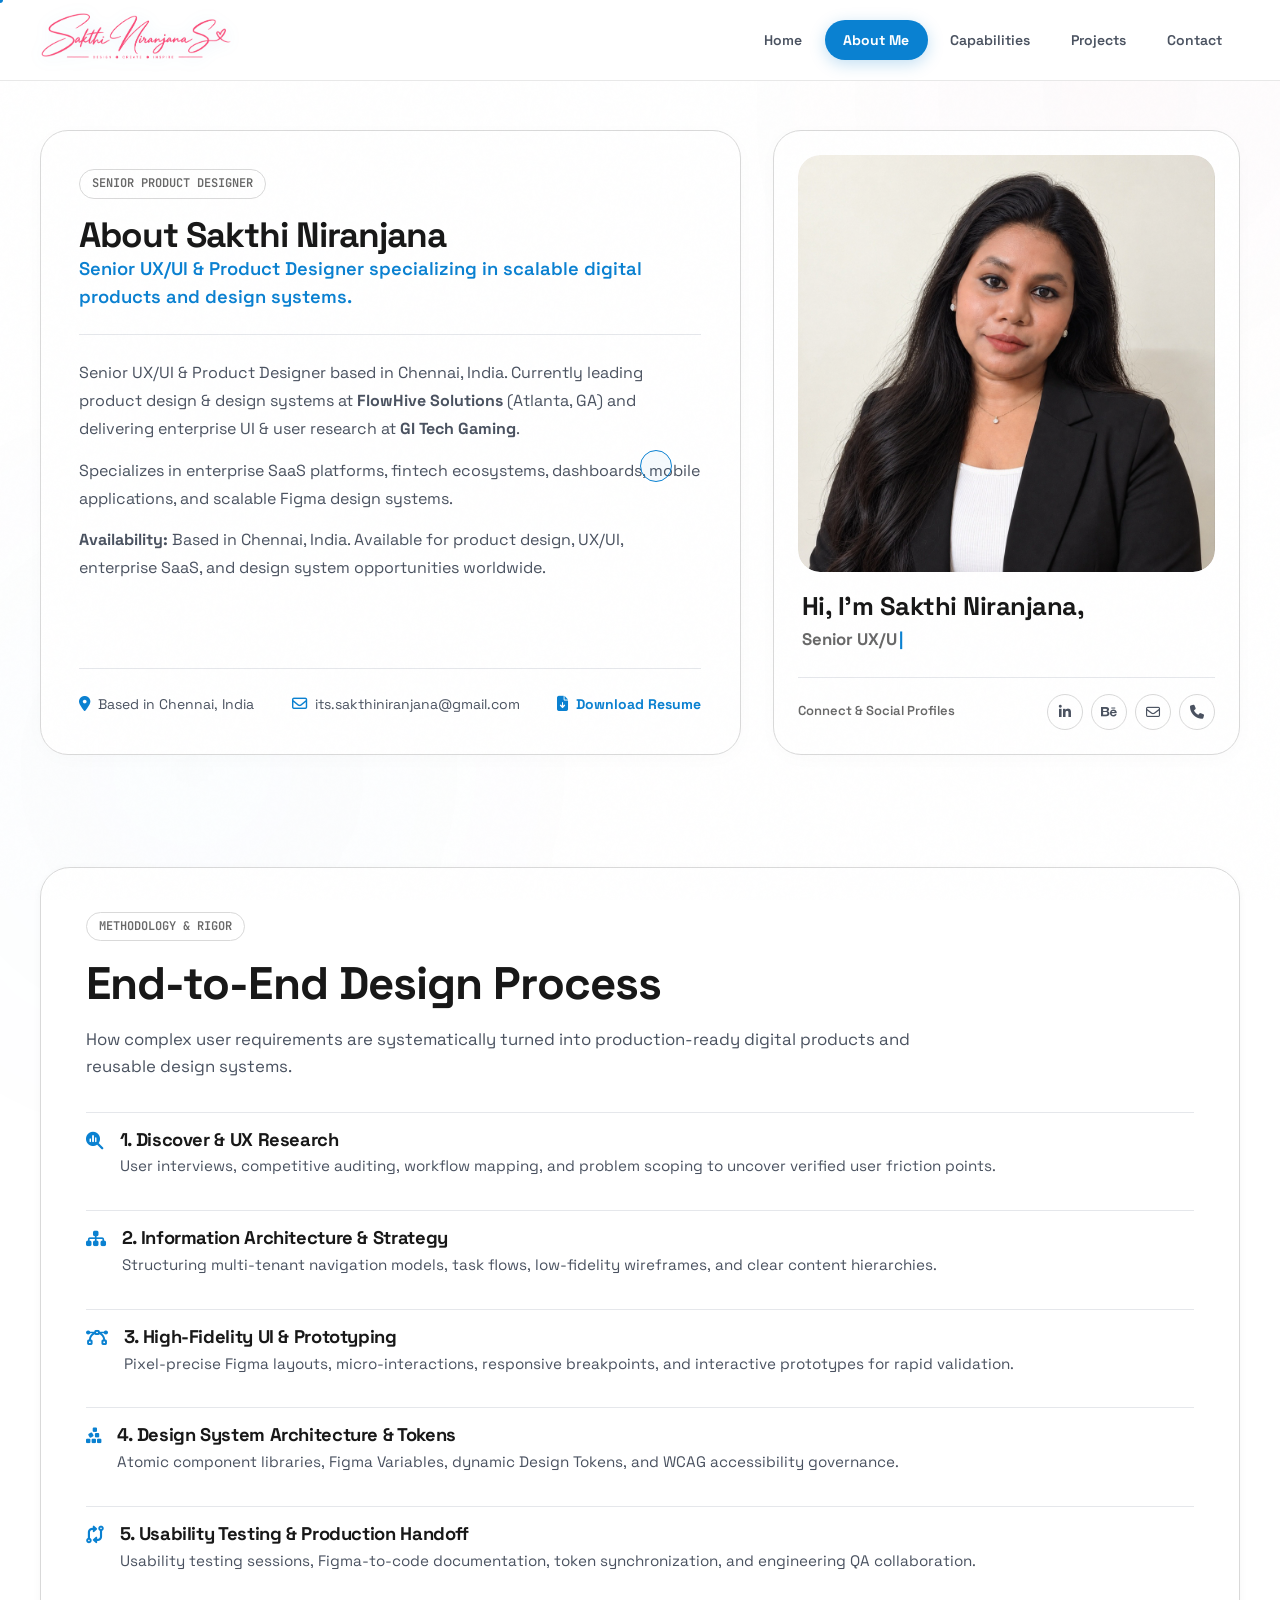
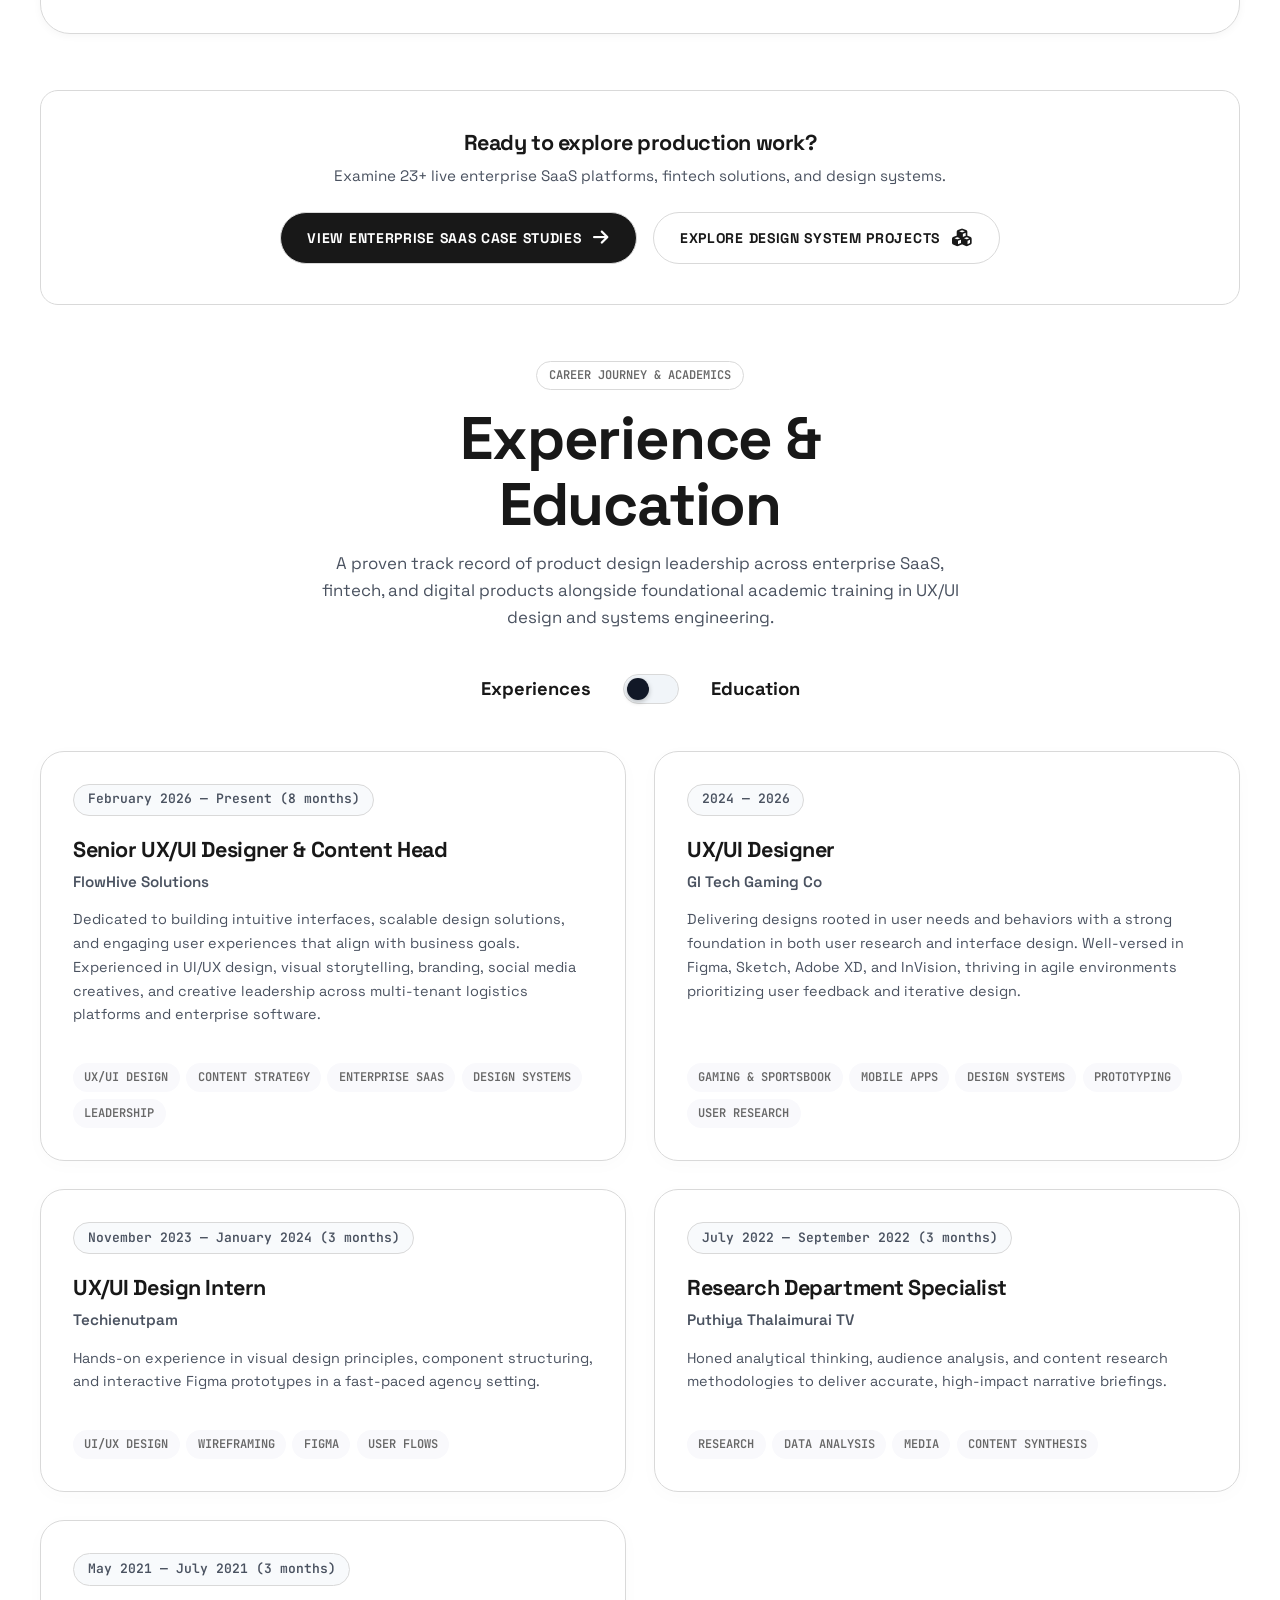
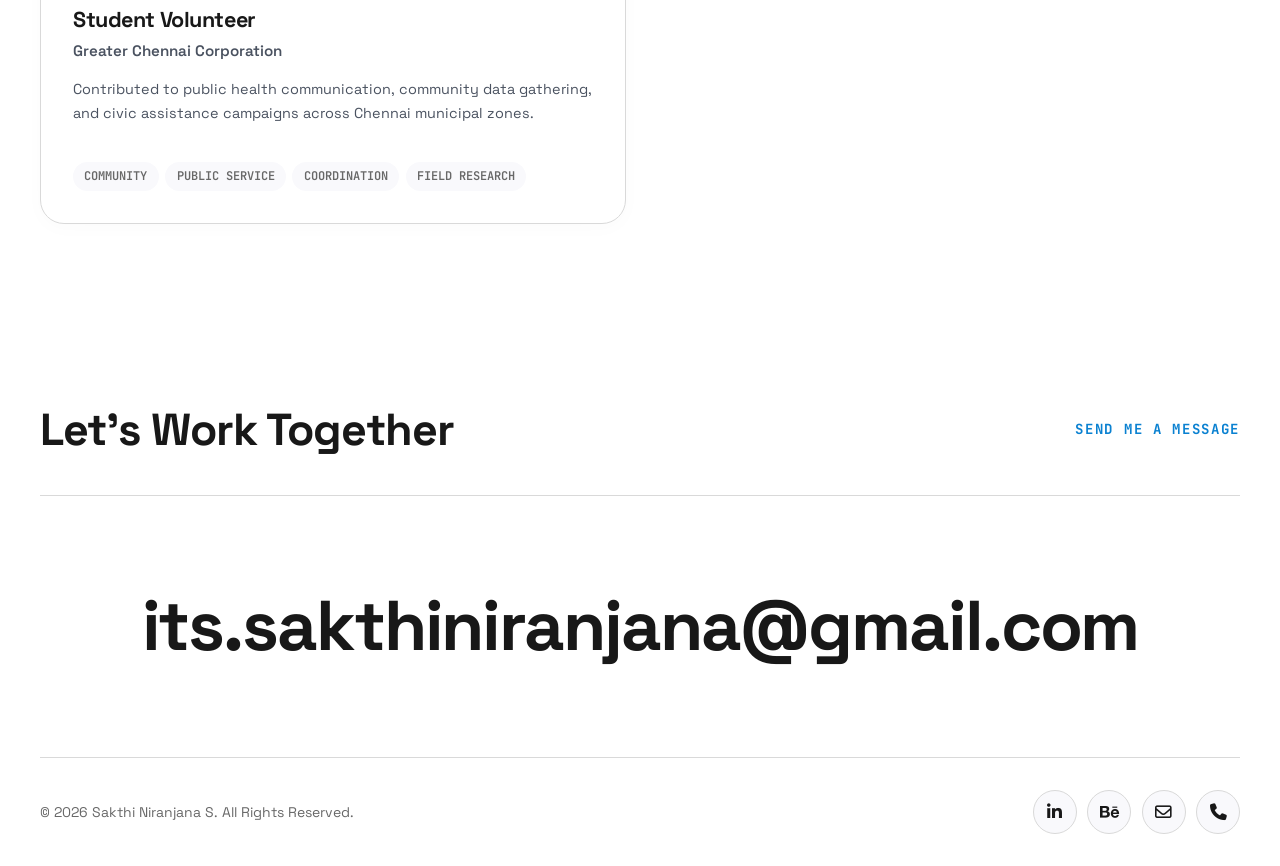
==== about.html @ 2be2281f "style(theme): update primary theme color to #0A81D1 across palette, 3D scene, glassmorphism, and fav" ====
<!DOCTYPE html>
<html lang="en">
<head>
  <meta charset="UTF-8">
  <meta http-equiv="X-UA-Compatible" content="IE=edge">
  <meta name="viewport" content="width=device-width, initial-scale=1.0">
  <title>About Sakthi Niranjana | Senior UX/UI &amp; Product Designer</title>
  <meta name="description" content="Senior UX/UI &amp; Product Designer based in Chennai, India. Specializing in enterprise SaaS, fintech, design systems, UX research, and multi-platform applications.">
  <meta name="keywords" content="About Sakthi Niranjana, Senior UX/UI Designer, Senior Product Designer, Enterprise SaaS UX, Fintech Product Design, Design Systems, Figma Designer, Chennai India">
  <meta name="author" content="Sakthi Niranjana S">
  <meta name="robots" content="index, follow">
  <link rel="canonical" href="https://sakthi-portfolio-teal.vercel.app/about.html">

  <!-- Open Graph / Social Media -->
  <meta property="og:site_name" content="Sakthi Niranjana Portfolio">
  <meta property="og:title" content="About Sakthi Niranjana | Senior UX/UI &amp; Product Designer">
  <meta property="og:description" content="Senior UX/UI &amp; Product Designer based in Chennai, India. Specializing in enterprise SaaS, fintech, design systems, UX research, and scalable digital products.">
  <meta property="og:type" content="profile">
  <meta property="og:url" content="https://sakthi-portfolio-teal.vercel.app/about.html">
  <meta property="og:image" content="https://sakthi-portfolio-teal.vercel.app/assets/img/sakthi-profile-square.jpg?v=1">
  <meta property="og:image:alt" content="Sakthi Niranjana S - Senior UX/UI &amp; Product Designer">

  <!-- Twitter Card -->
  <meta name="twitter:card" content="summary_large_image">
  <meta name="twitter:title" content="About Sakthi Niranjana | Senior UX/UI &amp; Product Designer">
  <meta name="twitter:description" content="Senior UX/UI &amp; Product Designer based in Chennai, India. Specializing in enterprise SaaS, fintech, design systems, and multi-platform applications.">
  <meta name="twitter:image" content="https://sakthi-portfolio-teal.vercel.app/assets/img/sakthi-profile-square.jpg?v=1">

  <!-- Favicon -->
  <link rel="shortcut icon" href="data:image/svg+xml,%3Csvg xmlns='http://www.w3.org/2000/svg' viewBox='0 0 100 100'%3E%3Ccircle cx='50' cy='50' r='50' fill='%230A81D1'/%3E%3Ctext x='50%25' y='55%25' dominant-baseline='middle' text-anchor='middle' font-size='42' font-family='sans-serif' font-weight='900' fill='white'%3ESN%3C/text%3E%3C/svg%3E" type="image/x-icon">

  <!-- Icons & Fonts -->
  <link rel="stylesheet" href="https://cdnjs.cloudflare.com/ajax/libs/font-awesome/6.5.1/css/all.min.css">
  <link rel="stylesheet" href="https://cdn.jsdelivr.net/npm/bootstrap-icons@1.11.3/font/bootstrap-icons.min.css">
  <link rel="preconnect" href="https://fonts.googleapis.com">
  <link rel="preconnect" href="https://fonts.gstatic.com" crossorigin>
  <link href="https://fonts.googleapis.com/css2?family=Inter:wght@300;400;500;600;700&family=JetBrains+Mono:wght@400;500;600;700&family=Plus+Jakarta+Sans:wght@400;500;600;700;800;900&family=Space+Grotesk:wght@400;500;600;700&display=swap" rel="stylesheet">

  <link rel="stylesheet" href="css/main.css">
  <link rel="stylesheet" href="css/modal.css">

  <!-- JSON-LD Structured Data for ProfilePage and Person -->
  <script type="application/ld+json">
  {
    "@context": "https://schema.org",
    "@type": "ProfilePage",
    "name": "About Sakthi Niranjana | Senior UX/UI & Product Designer",
    "url": "https://sakthi-portfolio-teal.vercel.app/about.html",
    "description": "Professional background, design philosophy, process and experience of Sakthi Niranjana S, Senior UX/UI & Product Designer based in Chennai, India.",
    "mainEntity": {
      "@type": "Person",
      "name": "Sakthi Niranjana S",
      "jobTitle": "Senior UX/UI & Product Designer",
      "url": "https://sakthi-portfolio-teal.vercel.app/",
      "email": "its.sakthiniranjana@gmail.com",
      "telephone": "+916374523020",
      "address": {
        "@type": "PostalAddress",
        "addressLocality": "Chennai",
        "addressRegion": "Tamil Nadu",
        "addressCountry": "India"
      },
      "sameAs": [
        "https://www.linkedin.com/in/sakthi-nir",
        "https://www.behance.net/sakthinir",
        "https://www.figma.com/design/d3oZb24wi6CtKMWgLNJueH/projects?node-id=0-1&t=GkhLeqCbhTEmBzBM-1"
      ],
      "knowsAbout": [
        "UX Design",
        "UI Design",
        "Product Design",
        "Design Systems",
        "Enterprise SaaS",
        "Fintech UX",
        "Figma",
        "Design Tokens",
        "Component Libraries",
        "Information Architecture",
        "Prototyping",
        "Interaction Design",
        "Mobile App Design",
        "Web Application Design"
      ]
    }
  }
  </script>
</head>
<body>
  <div class="noise-overlay" aria-hidden="true"></div>
  <div class="ambient-glow ambient-glow-1" aria-hidden="true"></div>
  <div class="ambient-glow ambient-glow-2" aria-hidden="true"></div>

  <!-- Custom Cursor -->
  <div class="custom-cursor" id="custom-cursor" aria-hidden="true"><span>VIEW</span></div>
  <div class="custom-cursor-dot" id="custom-cursor-dot" aria-hidden="true"></div>

  <div class="my-app">
    <!-- ==== EXGRID HEADER ==== -->
    <header class="primary-navbar">
      <div class="container">
        <div class="navbar-inner">
          <div class="navbar__logo">
            <a href="index.html" aria-label="Sakthi Niranjana Home">
              <img src="assets/images/sakthi-logo.png" alt="Sakthi Niranjana S" class="navbar-logo-img">
            </a>
          </div>

          <nav class="navbar__menu" aria-label="Main Navigation">
            <ul class="navbar__list">
              <li><a href="index.html">Home</a></li>
              <li><a href="about.html" class="active">About Me</a></li>
              <li><a href="capabilities.html">Capabilities</a></li>
              <li><a href="work.html">Projects</a></li>
              <li><a href="contact.html">Contact</a></li>
            </ul>
          </nav>

          <div class="navbar__options">
            <button class="animated-bar" id="open-offcanvas-btn" aria-label="Open offcanvas menu" title="Open Menu">
              <span class="bar-line"></span>
            </button>
          </div>
        </div>
      </div>
    </header>

    <!-- Offcanvas Overlay -->
    <div class="offcanvas-menu" id="offcanvas-drawer">
      <button class="offcanvas-close" id="close-offcanvas-btn" aria-label="Close offcanvas">
        <i class="fa-solid fa-xmark"></i>
      </button>
      <ul class="offcanvas-links">
        <li><a href="index.html">Home</a></li>
        <li><a href="about.html" class="active">About Me</a></li>
        <li><a href="capabilities.html">Capabilities</a></li>
        <li><a href="work.html">Projects</a></li>
        <li><a href="contact.html">Contact</a></li>
      </ul>
    </div>

    <!-- Main Content -->
    <main style="padding-top: 130px; padding-bottom: 80px;">
      <div class="container">
        <div style="max-width: 1280px; margin: 0 auto; display: flex; flex-direction: column; gap: 3.5rem;">
          
          <!-- ==== 2-COLUMN ABOUT HERO BENTO GRID ==== -->
          <div class="about-hero-grid">
            
            <!-- Card 1: Vision & Narrative -->
            <div class="about-vision-card">
              <div>
                <span class="case-pill" style="margin-bottom: 1rem; display: inline-block;">SENIOR PRODUCT DESIGNER</span>
                <h1 class="about-vision-title">
                  About Sakthi Niranjana
                </h1>
                <p style="font-size: 1.15rem; font-weight: 600; color: var(--lavender-primary); margin-bottom: 1.25rem; line-height: 1.5;">
                  Senior UX/UI &amp; Product Designer specializing in scalable digital products and design systems.
                </p>
                <div class="about-card-divider"></div>
                <div class="about-vision-desc">
                  <p style="margin-bottom: 0.85rem;">
                    Senior UX/UI &amp; Product Designer based in Chennai, India. Currently leading product design &amp; design systems at <strong>FlowHive Solutions</strong> (Atlanta, GA) and delivering enterprise UI &amp; user research at <strong>GI Tech Gaming</strong>.
                  </p>
                  <p style="margin-bottom: 0.85rem;">
                    Specializes in enterprise SaaS platforms, fintech ecosystems, dashboards, mobile applications, and scalable Figma design systems.
                  </p>
                  <p>
                    <strong>Availability:</strong> Based in Chennai, India. Available for product design, UX/UI, enterprise SaaS, and design system opportunities worldwide.
                  </p>
                </div>
              </div>

              <div style="margin-top: 2rem;">
                <div class="about-card-divider"></div>
                <div class="about-vision-meta">
                  <span>
                    <i class="fa-solid fa-location-dot" style="color:var(--lavender-primary);"></i> Based in Chennai, India
                  </span>
                  <a href="mailto:its.sakthiniranjana@gmail.com">
                    <i class="fa-regular fa-envelope" style="color:var(--lavender-primary);"></i> its.sakthiniranjana@gmail.com
                  </a>
                  <a href="contact.html" style="font-weight:700; color:var(--lavender-primary);">
                    <i class="fa-solid fa-file-arrow-down"></i> Download Resume
                  </a>
                </div>
              </div>
            </div>

            <!-- Card 2: Portrait & Interactive Persona -->
            <div class="about-profile-card">
              <div class="about-profile-thumb">
                <img src="assets/img/sakthi-profile-square.jpg?v=1" alt="Sakthi Niranjana S - Senior UX/UI &amp; Product Designer" loading="lazy">
              </div>
              <div class="about-profile-info">
                <h2 class="about-profile-name" style="font-size: 1.6rem; margin-bottom: 0.25rem;">Hi, I'm Sakthi Niranjana,</h2>
                <div class="about-profile-role">
                  <span id="about-typed-text">Senior UX/UI Designer</span><span class="typing-cursor">|</span>
                </div>
              </div>
              <div class="about-profile-footer">
                <span>Connect &amp; Social Profiles</span>
                <div class="about-profile-socials">
                  <a href="https://www.linkedin.com/in/sakthi-nir" target="_blank" rel="noopener noreferrer" title="LinkedIn Profile" aria-label="LinkedIn Profile"><i class="fa-brands fa-linkedin-in"></i></a>
                  <a href="https://www.behance.net/sakthinir" target="_blank" rel="noopener noreferrer" title="Behance Portfolio" aria-label="Behance Portfolio"><i class="fa-brands fa-behance"></i></a>
                  <a href="mailto:its.sakthiniranjana@gmail.com" title="Email" aria-label="Email Sakthi Niranjana"><i class="fa-regular fa-envelope"></i></a>
                  <a href="tel:6374523020" title="Call" aria-label="Phone"><i class="fa-solid fa-phone"></i></a>
                </div>
              </div>
            </div>

          </div>

          <!-- ==== 5-STAGE END-TO-END DESIGN PROCESS ==== -->
          <div class="banner__content-about-inner">
            <span class="case-pill" style="margin-bottom: 1rem; display: inline-block;">METHODOLOGY &amp; RIGOR</span>
            <h2 class="title-xl" style="margin-bottom: 1rem;">End-to-End Design Process</h2>
            <p style="color:var(--text-secondary); font-size:1.05rem; line-height:1.6; max-width:850px; margin-bottom:2rem;">
              How complex user requirements are systematically turned into production-ready digital products and reusable design systems.
            </p>

            <div class="bn-about-achievements">
              <div class="achievement-row">
                <i class="fa-solid fa-magnifying-glass-chart"></i>
                <div>
                  <h3 style="font-size:1.15rem; margin-bottom:0.35rem; color:var(--text-primary);">1. Discover &amp; UX Research</h3>
                  <p style="font-size:0.95rem; color:var(--text-secondary); line-height:1.5;">
                    User interviews, competitive auditing, workflow mapping, and problem scoping to uncover verified user friction points.
                  </p>
                </div>
              </div>
              <div class="achievement-row">
                <i class="fa-solid fa-sitemap"></i>
                <div>
                  <h3 style="font-size:1.15rem; margin-bottom:0.35rem; color:var(--text-primary);">2. Information Architecture &amp; Strategy</h3>
                  <p style="font-size:0.95rem; color:var(--text-secondary); line-height:1.5;">
                    Structuring multi-tenant navigation models, task flows, low-fidelity wireframes, and clear content hierarchies.
                  </p>
                </div>
              </div>
              <div class="achievement-row">
                <i class="fa-solid fa-bezier-curve"></i>
                <div>
                  <h3 style="font-size:1.15rem; margin-bottom:0.35rem; color:var(--text-primary);">3. High-Fidelity UI &amp; Prototyping</h3>
                  <p style="font-size:0.95rem; color:var(--text-secondary); line-height:1.5;">
                    Pixel-precise Figma layouts, micro-interactions, responsive breakpoints, and interactive prototypes for rapid validation.
                  </p>
                </div>
              </div>
              <div class="achievement-row">
                <i class="fa-solid fa-cubes-stacked"></i>
                <div>
                  <h3 style="font-size:1.15rem; margin-bottom:0.35rem; color:var(--text-primary);">4. Design System Architecture &amp; Tokens</h3>
                  <p style="font-size:0.95rem; color:var(--text-secondary); line-height:1.5;">
                    Atomic component libraries, Figma Variables, dynamic Design Tokens, and WCAG accessibility governance.
                  </p>
                </div>
              </div>
              <div class="achievement-row">
                <i class="fa-solid fa-code-compare"></i>
                <div>
                  <h3 style="font-size:1.15rem; margin-bottom:0.35rem; color:var(--text-primary);">5. Usability Testing &amp; Production Handoff</h3>
                  <p style="font-size:0.95rem; color:var(--text-secondary); line-height:1.5;">
                    Usability testing sessions, Figma-to-code documentation, token synchronization, and engineering QA collaboration.
                  </p>
                </div>
              </div>
            </div>
          </div>

          <!-- ==== CONTEXTUAL INTERNAL NAVIGATION CTA ==== -->
          <div style="background:var(--card-bg); border:1px solid var(--border-color); border-radius:18px; padding:2.5rem 2rem; display:flex; flex-direction:column; align-items:center; justify-content:center; text-align:center; gap:1.5rem;">
            <div style="max-width:650px;">
              <h3 style="font-size:1.35rem; margin-bottom:0.5rem; color:var(--text-primary);">Ready to explore production work?</h3>
              <p style="color:var(--text-secondary); font-size:0.95rem; margin:0; line-height:1.6;">
                Examine 23+ live enterprise SaaS platforms, fintech solutions, and design systems.
              </p>
            </div>
            <div style="display:flex; gap:1rem; flex-wrap:wrap; justify-content:center; align-items:center;">
              <a href="work.html" class="anim-btn">
                <span>View enterprise SaaS case studies</span>
                <i class="fa-solid fa-arrow-right"></i>
              </a>
              <a href="capabilities.html" class="anim-btn" style="background:#ffffff; color:var(--text-primary) !important;">
                <span>Explore design system projects</span>
                <i class="fa-solid fa-cubes"></i>
              </a>
            </div>
          </div>

          <!-- Experience & Education Section -->
          <section id="experience" style="scroll-margin-top: 100px;">
            <div style="text-align: center; max-width: 650px; margin: 0 auto 2.5rem auto;">
              <span class="case-pill" style="margin-bottom: 1rem; display: inline-block;">CAREER JOURNEY &amp; ACADEMICS</span>
              <h2 class="title-xxl" style="margin-bottom: 0.75rem;">Experience &amp; Education</h2>
              <p style="color:var(--text-secondary); font-size:1.05rem; line-height:1.6;">
                A proven track record of product design leadership across enterprise SaaS, fintech, and digital products alongside foundational academic training in UX/UI design and systems engineering.
              </p>
            </div>

            <div id="exp-edu-container">
              <!-- Dynamically populated via js/experience-toggle.js -->
            </div>
          </section>

        </div>
      </div>
    </main>

    <!-- ==== EXGRID FOOTER ==== -->
    <footer class="footer">
      <div class="container">
        <div class="footer__intro">
          <h2>Let's Work Together</h2>
          <h5>SEND ME A MESSAGE</h5>
        </div>

        <div class="footer__content">
          <h2 class="light-title-xl">
            <a href="mailto:its.sakthiniranjana@gmail.com">its.sakthiniranjana@gmail.com</a>
          </h2>
        </div>

        <div class="footer__copyright">
          <div class="footer__copyright-inner">
            <p style="color:var(--text-quaternary); font-size:0.875rem;">
              &copy; 2026 Sakthi Niranjana S. All Rights Reserved.
            </p>
            <div class="social">
              <a href="https://www.linkedin.com/in/sakthi-nir" target="_blank" rel="noopener noreferrer" class="social-btn" aria-label="LinkedIn Profile"><i class="fa-brands fa-linkedin-in"></i></a>
              <a href="https://www.behance.net/sakthinir" target="_blank" rel="noopener noreferrer" class="social-btn" aria-label="Behance Portfolio"><i class="fa-brands fa-behance"></i></a>
              <a href="mailto:its.sakthiniranjana@gmail.com" class="social-btn" aria-label="Email Sakthi Niranjana"><i class="fa-regular fa-envelope"></i></a>
              <a href="tel:6374523020" class="social-btn" aria-label="Call Sakthi Niranjana"><i class="fa-solid fa-phone"></i></a>
            </div>
          </div>
        </div>
      </div>
    </footer>

    <!-- Progress Wrap -->
    <button class="progress-wrap" id="progress-wrap" aria-label="Scroll to top">
      <svg class="progress-circle" width="100%" height="100%" viewBox="-1 -1 102 102"><path d="M50,1 a49,49 0 0,1 0,98 a49,49 0 0,1 0,-98"/></svg>
      <i class="fa-solid fa-arrow-up"></i>
    </button>
  </div>

  <script type="module" src="js/main.js"></script>
</body>
</html>
---- css/main.css ----
/* ==========================================================================
   SAKTHI NIRANJANA S — SENIOR UX/UI & PRODUCT DESIGNER
   Exgrid Light Layout & Bento Architecture Design System
   Theme: Pure White Background, Charcoal Typography, Lavender Interactive Accents
   ========================================================================== */

@import url('https://fonts.googleapis.com/css2?family=Inter:wght@300;400;500;600;700&family=JetBrains+Mono:wght@400;500;600;700&family=Plus+Jakarta+Sans:wght@400;500;600;700;800;900&family=Space+Grotesk:wght@400;500;600;700&display=swap');

:root {
  /* Fonts */
  --font-display: 'Space Grotesk', 'Plus Jakarta Sans', -apple-system, BlinkMacSystemFont, sans-serif;
  --font-body: 'Space Grotesk', 'Inter', -apple-system, BlinkMacSystemFont, sans-serif;
  --font-mono: 'JetBrains Mono', monospace;

  /* Exgrid Light Color System */
  --bg-primary: #ffffff;
  --bg-secondary: #f9f9fc;
  --bg-tertiary: #f4f3fb;
  --bg-card: #ffffff;
  
  --text-primary: #181818;       /* Deep modern charcoal */
  --text-secondary: #4a5260;     /* Refined slate charcoal */
  --text-quaternary: #686868;    /* Exgrid Quaternary Text */
  --text-muted: #949494;         /* Muted gray */
  --text-white: #ffffff;

  /* Primary (#0A81D1) & Secondary (#FFB7C3) Color System */
  --lavender-primary: #0A81D1;   /* Primary Color (#0A81D1) */
  --lavender-secondary: #FFB7C3; /* Secondary Color (#FFB7C3) */
  --lavender-hover: #086AB0;     /* Rich Hover (#086AB0) */
  --lavender-light: #ebf5fb;     /* Soft Light Tint (#ebf5fb) */
  --lavender-soft: rgba(10, 129, 209, 0.08);
  --bg-lavender-tint: rgba(10, 129, 209, 0.04);
  --lavender-tint: rgba(10, 129, 209, 0.08);
  --lavender-glow: rgba(10, 129, 209, 0.25);
  --lavender-glow-strong: rgba(10, 129, 209, 0.45);

  --accent-primary: #0A81D1;
  --accent-secondary: #FFB7C3;

  /* Exgrid Clean Borders */
  --border-color: #d9d9d9;
  --border-subtle: #e5e7eb;
  --border-hover: #181818;
  --border-lavender: rgba(10, 129, 209, 0.35);

  /* Elevation */
  --shadow-sm: 0 2px 8px rgba(0, 0, 0, 0.04);
  --shadow-md: 0 10px 30px rgba(0, 0, 0, 0.06);
  --shadow-lg: 0 20px 50px rgba(0, 0, 0, 0.08);
  --shadow-lavender: 0 10px 35px var(--lavender-glow);

  /* Sizing & Radius */
  --max-width: 1380px;
  --radius-xs: 8px;
  --radius-sm: 12px;
  --radius-md: 20px;
  --radius-lg: 24px;
  --radius-xl: 30px;
  --radius-full: 9999px;

  /* Transitions */
  --transition: all 0.3s cubic-bezier(0.16, 1, 0.3, 1);
  --transition-fast: 0.2s ease;
}

/* Base Reset */
*, *::before, *::after {
  box-sizing: border-box;
  margin: 0;
  padding: 0;
  -webkit-font-smoothing: antialiased;
  -moz-osx-font-smoothing: grayscale;
}

html {
  font-size: 16px;
  scroll-behavior: smooth;
  background-color: var(--bg-primary);
  color: var(--text-primary);
  overflow-x: clip;
}

body {
  font-family: var(--font-body);
  font-size: 1rem;
  line-height: 1.6;
  background-color: var(--bg-primary);
  color: var(--text-primary);
  overflow-x: clip;
  position: relative;
  min-height: 100vh;
}

::selection {
  background: var(--lavender-primary);
  color: #ffffff;
}

/* Background Ambient Elements */
.my-app {
  position: relative;
  width: 100%;
  min-height: 100vh;
  overflow-x: clip;
}

.noise-overlay {
  position: fixed;
  top: 0;
  left: 0;
  width: 100vw;
  height: 100vh;
  pointer-events: none;
  z-index: 999;
  opacity: 0.015;
  background-image: url("data:image/svg+xml,%3Csvg viewBox='0 0 200 200' xmlns='http://www.w3.org/2000/svg'%3E%3Cfilter id='noiseFilter'%3E%3CfeTurbulence type='fractalNoise' baseFrequency='0.8' numOctaves='3' stitchTiles='stitch'/%3E%3C/filter%3E%3Crect width='100%25' height='100%25' filter='url(%23noiseFilter)'/%3E%3C/svg%3E");
}

.ambient-glow {
  position: fixed;
  pointer-events: none;
  z-index: 0;
  border-radius: 50%;
  filter: blur(140px);
  opacity: 0.35;
}

.ambient-glow-1 {
  top: -15vw;
  right: -10vw;
  width: 45vw;
  height: 45vw;
  background: radial-gradient(circle, rgba(184, 20, 90, 0.15) 0%, rgba(255, 255, 255, 0) 70%);
}

.ambient-glow-2 {
  top: 50vh;
  left: -10vw;
  width: 50vw;
  height: 50vw;
  background: radial-gradient(circle, rgba(10, 129, 209, 0.12) 0%, rgba(255, 255, 255, 0) 70%);
}

/* Container */
.container {
  width: 100%;
  max-width: var(--max-width);
  margin-left: auto;
  margin-right: auto;
  padding-left: clamp(1rem, 3.5vw, 2.5rem);
  padding-right: clamp(1rem, 3.5vw, 2.5rem);
  position: relative;
  z-index: 2;
}

/* Typography Hierarchy */
h1, h2, h3, h4, h5, h6 {
  font-family: var(--font-display);
  font-weight: 700;
  color: var(--text-primary);
  line-height: 1.15;
  letter-spacing: -0.02em;
  transition: color var(--transition-fast);
}

h1:hover, h2:hover, h3:hover, h4:hover, h5:hover, h6:hover {
  color: var(--lavender-primary);
}

p, span, a, li, label, div {
  transition: color var(--transition-fast);
}

a {
  color: inherit;
  text-decoration: none;
}

a:hover {
  color: var(--lavender-primary);
}

.title-xxl { font-size: clamp(2.5rem, 5vw, 3.75rem); line-height: 1.1; font-weight: 700; }
.title-xl { font-size: clamp(2rem, 4vw, 2.85rem); line-height: 1.15; font-weight: 700; }
.title-lg { font-size: clamp(1.4rem, 2.5vw, 1.85rem); line-height: 1.25; font-weight: 700; }
.title-md { font-size: 1.35rem; line-height: 1.35; font-weight: 700; }
.title-sm { font-size: 1.15rem; line-height: 1.4; font-weight: 700; }
.title-xs { font-size: 0.95rem; line-height: 1.4; font-weight: 600; }

.text-quaternary { color: var(--text-quaternary) !important; }
.text-muted { color: var(--text-muted); }
.text-sm { font-size: 0.875rem; line-height: 1.5; }
.text-xs { font-size: 0.8125rem; line-height: 1.4; }
.fw-4 { font-weight: 400 !important; }
.fw-5 { font-weight: 500 !important; }
.fw-6 { font-weight: 600 !important; }
.fw-7 { font-weight: 700 !important; }
.fw-8 { font-weight: 800 !important; }

/* Exgrid Header Navigation (Fixed at top across all pages) */
.primary-navbar {
  position: fixed;
  top: 0;
  left: 0;
  width: 100%;
  z-index: 9990;
  background: rgba(255, 255, 255, 0.94);
  backdrop-filter: blur(20px);
  -webkit-backdrop-filter: blur(20px);
  border-bottom: 1px solid rgba(217, 217, 217, 0.6);
  transition: background 0.3s ease, box-shadow 0.3s ease, border-color 0.3s ease;
}

.primary-navbar.navbar-active,
.primary-navbar.scrolled {
  background: rgba(255, 255, 255, 0.98);
  box-shadow: 0 4px 24px rgba(0, 0, 0, 0.06);
  border-bottom-color: rgba(217, 217, 217, 0.9);
}

.navbar-inner {
  display: flex;
  align-items: center;
  justify-content: space-between;
  height: 80px;
  gap: 2rem;
}

.navbar__logo a {
  display: inline-flex;
  align-items: center;
  gap: 0.75rem;
  font-family: var(--font-display);
  font-weight: 800;
  font-size: 1.15rem;
  letter-spacing: -0.02em;
  color: var(--text-primary);
  text-transform: uppercase;
  text-decoration: none;
}

.navbar-logo-img {
  height: 48px;
  width: auto;
  max-width: 220px;
  object-fit: contain;
  display: block;
  transition: transform var(--transition-bounce), filter 0.3s ease;
  filter: drop-shadow(0 2px 8px rgba(10, 129, 209, 0.2));
}

.navbar__logo a:hover .navbar-logo-img {
  transform: scale(1.05);
  filter: drop-shadow(0 4px 16px rgba(10, 129, 209, 0.45));
}

@media (max-width: 991px) {
  .navbar-logo-img {
    height: 42px;
    max-width: 180px;
  }
}

@media (max-width: 576px) {
  .navbar-logo-img {
    height: 36px;
    max-width: 155px;
  }
}

.navbar__logo a:hover {
  color: var(--lavender-primary);
}

.navbar__menu {
  display: flex;
  align-items: center;
}

.navbar__list {
  display: flex;
  align-items: center;
  gap: 0.25rem;
  list-style: none;
}

.navbar__list a {
  padding: 0.55rem 1.15rem;
  font-family: var(--font-display);
  font-size: 0.875rem;
  font-weight: 600;
  color: var(--text-secondary);
  border-radius: var(--radius-full);
  transition: all 0.25s cubic-bezier(0.16, 1, 0.3, 1);
  white-space: nowrap;
  display: inline-flex;
  align-items: center;
  justify-content: center;
  text-decoration: none;
}

.navbar__list a:hover {
  color: var(--lavender-primary);
  background: var(--lavender-tint);
}

.navbar__list a.active {
  color: #ffffff !important;
  background: var(--lavender-primary) !important;
  font-weight: 700;
  box-shadow: 0 4px 16px var(--lavender-glow);
}

.navbar__options {
  display: none;
  align-items: center;
  gap: 1rem;
}

/* Exgrid Animated Offcanvas Toggle Button */
.animated-bar {
  width: 46px;
  height: 46px;
  border-radius: 50%;
  background: var(--text-primary);
  border: 1px solid var(--text-primary);
  display: flex;
  align-items: center;
  justify-content: center;
  cursor: pointer;
  position: relative;
  transition: var(--transition);
}

.animated-bar:hover {
  background: var(--lavender-primary);
  border-color: var(--lavender-primary);
  box-shadow: 0 0 20px var(--lavender-glow);
}

.animated-bar .bar-line {
  position: relative;
  width: 18px;
  height: 2px;
  background: #ffffff;
  display: block;
  transition: var(--transition);
}

.animated-bar .bar-line::before, .animated-bar .bar-line::after {
  content: '';
  position: absolute;
  left: 0;
  width: 18px;
  height: 2px;
  background: #ffffff;
  transition: var(--transition);
}

.animated-bar .bar-line::before { top: -5px; }
.animated-bar .bar-line::after { top: 5px; }

/* ==========================================================================
   EXGRID 3-COLUMN BENTO BANNER SECTION
   ========================================================================== */
.banner {
  padding-top: 110px;
  padding-bottom: 80px;
  position: relative;
  z-index: 1;
}

.banner__inner {
  display: flex;
  align-items: flex-start;
  gap: 1.75rem;
  justify-content: center;
  position: relative;
  z-index: 1;
}

/* 1. LEFT COLUMN: PROFILE META CARD */
.banner__meta {
  width: 100%;
  max-width: 300px;
  flex-shrink: 0;
  display: flex;
  flex-direction: column;
  gap: 1rem;
  position: sticky;
  position: -webkit-sticky;
  top: 95px;
  align-self: flex-start;
  margin-top: 0;
  z-index: 10;
}

.banner__meta-single {
  border-radius: var(--radius-xl);
  padding: 1.35rem;
  border: 1px solid var(--border-color);
  background: var(--bg-card);
  box-shadow: var(--shadow-sm);
  transition: var(--transition);
}

.banner__meta-single:hover {
  border-color: var(--lavender-primary);
  box-shadow: var(--shadow-lavender);
}

.banner__meta .thumb {
  margin-bottom: 1.15rem;
  border-radius: var(--radius-lg);
  overflow: hidden;
  aspect-ratio: 1 / 1;
  background: transparent;
  border: none;
  position: relative;
  width: 100%;
}

.banner__meta .thumb img {
  width: 100%;
  height: 100%;
  object-fit: cover;
  object-position: center center;
  border-radius: var(--radius-lg);
  display: block;
  transition: transform 0.5s cubic-bezier(0.16, 1, 0.3, 1);
}

.banner__meta-single:hover .thumb img {
  transform: scale(1.03);
}

.banner__meta .content p.title-sm {
  font-size: 1.2rem;
  font-weight: 800;
  margin-bottom: 0.5rem;
}

.banner__meta .content .meta-info-item {
  display: flex;
  align-items: center;
  gap: 0.55rem;
  font-size: 0.8125rem;
  font-weight: 600;
  color: var(--text-quaternary);
  margin-bottom: 0.35rem;
}

.banner__meta .content .meta-info-item i {
  color: var(--lavender-primary);
  font-size: 0.9rem;
}

.banner__meta hr {
  margin: 1.1rem 0;
  height: 1px;
  border: none;
  background: var(--border-color);
}

/* Social Buttons */
.social {
  display: flex;
  align-items: center;
  gap: 0.65rem;
  flex-wrap: wrap;
}

.banner__meta .social {
  display: flex;
  align-items: center;
  justify-content: space-between;
  width: 100%;
}

.social-btn {
  width: 44px;
  min-width: 44px;
  height: 44px;
  border-radius: 50%;
  display: flex;
  align-items: center;
  justify-content: center;
  border: 1px solid var(--border-color);
  background: var(--bg-secondary);
  color: var(--text-primary);
  font-size: 1.05rem;
  transition: var(--transition);
}

.social-btn:hover {
  background: var(--lavender-primary);
  border-color: var(--lavender-primary);
  color: #ffffff;
  transform: translateY(-3px);
  box-shadow: 0 6px 16px var(--lavender-glow);
}

/* Meta Action Buttons */
.banner__meta-btn a, .banner__meta-btn button, .rt-btn {
  padding: 0.85rem 1.15rem;
  width: 100%;
  display: flex;
  align-items: center;
  justify-content: space-between;
  border-radius: var(--radius-md);
  border: 1px solid var(--border-color);
  background: var(--bg-card);
  color: var(--text-primary);
  font-family: var(--font-display);
  font-weight: 700;
  font-size: 0.875rem;
  cursor: pointer;
  transition: var(--transition);
  text-decoration: none;
}

.banner__meta-btn a:hover, .banner__meta-btn button:hover, .rt-btn:hover {
  border-color: var(--lavender-primary);
  background: var(--lavender-primary);
  color: #ffffff;
  transform: translateY(-2px);
  box-shadow: 0 8px 20px var(--lavender-glow);
}

.banner__meta-btn a i, .banner__meta-btn button i, .rt-btn i {
  font-size: 1.1rem;
  color: var(--text-muted);
  transition: var(--transition);
}

.banner__meta-btn a:hover i, .banner__meta-btn button:hover i, .rt-btn:hover i {
  color: #ffffff;
  transform: translateX(3px);
}

.tertiary-text {
  font-size: 0.75rem;
  color: var(--text-muted);
  text-align: center;
}

/* 2. MIDDLE COLUMN: MAIN CONTENT STREAM */
.banner__content {
  flex: 1;
  min-width: 0;
  display: flex;
  flex-direction: column;
  gap: 3rem;
  margin-top: 0;
}

/* Hero Intro Card */
.banner__content-single {
  border-radius: var(--radius-xl);
  padding: clamp(1.75rem, 3.5vw, 2.75rem);
  border: 1px solid var(--border-color);
  background: var(--bg-card);
  box-shadow: var(--shadow-sm);
  transition: var(--transition);
  margin-top: 0;
}

.banner__content-single:hover {
  border-color: var(--lavender-primary);
  box-shadow: var(--shadow-lavender);
}

.banner__content-single h2 {
  font-size: clamp(1.85rem, 3.2vw, 2.85rem);
  font-weight: 800;
  line-height: 1.18;
  margin-bottom: 1.25rem;
  letter-spacing: -0.025em;
  color: var(--text-primary) !important;
}

.banner__content-single h2 span {
  color: var(--lavender-primary);
  position: relative;
  display: inline-block;
}

.banner__content-single p.intro-lead {
  font-size: clamp(0.95rem, 1.25vw, 1.1rem);
  color: var(--text-secondary) !important;
  line-height: 1.6;
  margin-bottom: 1.75rem;
}

.banner__content-single hr {
  margin: 1.75rem 0;
  height: 1px;
  border: none;
  background: var(--border-color);
}

/* Stats / CTA Row */
.cta, .cta-row {
  display: flex;
  align-items: center;
  justify-content: space-between;
  gap: 1.25rem;
  flex-wrap: wrap;
}

.cta-single, .cta-stat-item {
  display: flex;
  flex-direction: column;
  justify-content: center;
}

.cta-single.cta-btn-col, .cta-stat-item.cta-btn-col {
  align-self: center;
}

.cta-single p.d-flex, .cta-stat-num {
  display: flex;
  align-items: center;
  gap: 0.4rem;
  font-family: var(--font-display);
  font-size: 1.55rem;
  font-weight: 800;
  color: var(--text-primary) !important;
  margin-bottom: 0.2rem;
  line-height: 1;
}

.cta-single p.d-flex i, .cta-stat-num i {
  font-size: 1.1rem;
  color: var(--lavender-primary) !important;
}

.cta-single p.text-uppercase, .cta-stat-label {
  font-family: var(--font-mono);
  font-size: 0.6875rem;
  font-weight: 700;
  color: var(--text-quaternary) !important;
  text-transform: uppercase;
  letter-spacing: 0.08em;
  margin: 0;
  line-height: 1.2;
}

/* Animated Action Button with Rolling Text */
.anim-btn {
  display: inline-flex;
  align-items: center;
  gap: 0.75rem;
  padding: 0.85rem 1.65rem;
  border-radius: var(--radius-full);
  border: 1px solid var(--border-color);
  background: var(--text-primary);
  color: #ffffff !important;
  font-family: var(--font-display);
  font-size: 0.875rem;
  font-weight: 700;
  text-transform: uppercase;
  letter-spacing: 0.05em;
  cursor: pointer;
  position: relative;
  overflow: hidden;
  transition: background 0.3s ease, border-color 0.3s ease, box-shadow 0.3s ease, transform 0.3s ease;
}

.anim-btn .btn-anim-wrapper {
  position: relative;
  display: inline-block;
  overflow: hidden;
  height: 1.25em;
  line-height: 1.25em;
}

.anim-btn .btn-anim {
  display: block;
  transition: transform 0.4s cubic-bezier(0.16, 1, 0.3, 1);
}

.anim-btn .btn-m {
  position: absolute;
  top: 100%;
  left: 0;
  display: block;
  transition: transform 0.4s cubic-bezier(0.16, 1, 0.3, 1);
  color: #ffffff;
}

.anim-btn:hover .btn-anim {
  transform: translateY(-100%);
}

.anim-btn:hover .btn-m {
  transform: translateY(-100%);
}

.anim-btn:hover {
  background: var(--lavender-primary);
  border-color: var(--lavender-primary);
  box-shadow: 0 8px 24px var(--lavender-glow-strong);
  transform: translateY(-2px);
}

.anim-btn i {
  font-size: 1.1rem;
  transition: transform 0.3s cubic-bezier(0.16, 1, 0.3, 1);
}

.anim-btn:hover i {
  transform: translateX(4px);
}

/* Case Study Stream */
.banner__content-study {
  display: flex;
  flex-direction: column;
  gap: 1rem;
}

.section-title-wrap {
  display: flex;
  align-items: center;
  justify-content: space-between;
  margin-bottom: 1.5rem;
}

.section-title-wrap h3 {
  font-size: clamp(1.75rem, 2.5vw, 2.25rem);
  font-weight: 800;
  letter-spacing: -0.02em;
}

.banner__content-study__single {
  padding: 2.25rem 1.5rem;
  border-top: 1px solid var(--border-color);
  position: relative;
  cursor: pointer;
  transition: var(--transition);
}

.banner__content-study__single:last-child {
  border-bottom: 1px solid var(--border-color);
}

.banner__content-study__single:hover {
  background: var(--lavender-tint);
  border-radius: var(--radius-md);
  border-color: transparent;
  padding-left: 2rem;
  padding-right: 2rem;
}

.banner__content-study__single .tag {
  display: flex;
  align-items: center;
  gap: 0.75rem;
  margin-bottom: 0.85rem;
}

.case-pill {
  font-family: var(--font-mono);
  font-size: 0.75rem;
  font-weight: 600;
  padding: 0.25rem 0.75rem;
  border-radius: var(--radius-full);
  border: 1px solid var(--border-color);
  color: var(--text-quaternary);
  background: #ffffff;
  text-transform: uppercase;
}

.banner__content-study__single:hover .case-pill {
  border-color: var(--lavender-primary);
  color: var(--lavender-primary);
}

.banner__content-study__single .content {
  display: flex;
  align-items: center;
  justify-content: space-between;
  gap: 1.5rem;
  flex-wrap: wrap;
}

.banner__content-study__single .title-lg {
  font-size: clamp(1.25rem, 1.8vw, 1.55rem);
  font-weight: 800;
  color: var(--text-primary);
}

.banner__content-study__single:hover .title-lg {
  color: var(--lavender-primary);
}

.banner__content-study__single .content__right {
  font-family: var(--font-mono);
  font-size: 0.8125rem;
  font-weight: 600;
  color: var(--text-muted);
  text-transform: uppercase;
}

/* Floating Project Hover Preview */
.case-study-hover {
  width: 280px;
  height: 175px;
  position: absolute;
  top: 50%;
  left: 60%;
  transform: translateY(-50%) rotate(3deg) scale(0.85);
  background-size: cover;
  background-position: top center;
  background-repeat: no-repeat;
  border-radius: 18px;
  box-shadow: 0 24px 50px rgba(0, 0, 0, 0.22), 0 0 35px rgba(10, 129, 209, 0.3);
  opacity: 0;
  pointer-events: none;
  z-index: 20;
  transition: opacity 0.3s ease, transform 0.35s cubic-bezier(0.16, 1, 0.3, 1);
  border: 3px solid #ffffff;
  overflow: hidden;
  background-color: var(--bg-card);
}

.banner__content-study__single:hover .case-study-hover {
  opacity: 1;
  transform: translateY(-50%) rotate(0deg) scale(1);
}

/* About & Leadership Exgrid Card */
.banner__content-about-inner {
  padding: clamp(2rem, 3.5vw, 3rem);
  border: 1px solid var(--border-color);
  border-radius: var(--radius-xl);
  background: var(--bg-card);
  box-shadow: var(--shadow-sm);
  transition: var(--transition);
}

.banner__content-about-inner:hover {
  border-color: var(--lavender-primary);
  box-shadow: var(--shadow-lavender);
}

.about-headline-quote {
  font-size: clamp(1.4rem, 2.2vw, 2rem);
  font-weight: 700;
  line-height: 1.35;
  margin-bottom: 2rem;
  color: var(--text-primary);
}

.about-headline-quote span.highlight {
  color: var(--lavender-primary);
  font-weight: 800;
}

.bn-about-achievements {
  display: flex;
  flex-direction: column;
  gap: 1rem;
}

.achievement-row {
  display: flex;
  align-items: flex-start;
  gap: 1rem;
  padding: 1rem 0;
  border-top: 1px solid var(--border-subtle);
  font-size: 0.9375rem;
  color: var(--text-secondary);
}

.achievement-row i {
  color: var(--lavender-primary);
  margin-top: 3px;
  font-size: 1.1rem;
}

/* History / Timeline Section */
.banner__history {
  display: flex;
  flex-direction: column;
}

.banner__history-single {
  display: flex;
  align-items: center;
  justify-content: space-between;
  gap: 2rem;
  padding: 1.75rem 1.5rem;
  border-bottom: 1px solid var(--border-color);
  position: relative;
  overflow: hidden;
  z-index: 1;
  transition: var(--transition);
  border-radius: var(--radius-md);
}

.banner__history-single:first-of-type {
  border-top: 1px solid var(--border-color);
}

.banner__history-single::before {
  content: '';
  position: absolute;
  inset: 0;
  background: var(--lavender-primary);
  opacity: 0;
  z-index: -1;
  transition: opacity 0.3s ease;
  border-radius: inherit;
}

.banner__history-single:hover::before {
  opacity: 1;
}

.banner__history-single .lefter {
  flex-shrink: 0;
}

.banner__history-single .lefter h2 {
  font-size: 1.25rem;
  font-weight: 700;
  color: var(--text-quaternary);
  transition: color 0.25s;
}

.banner__history-single .righter {
  text-align: right;
  margin-left: auto;
}

.banner__history-single .righter h2 {
  font-size: 1.35rem;
  font-weight: 800;
  color: var(--text-primary);
  transition: color 0.25s;
}

.banner__history-single .righter p {
  font-size: 0.9375rem;
  color: var(--text-secondary);
  transition: color 0.25s;
}

/* Landing Bottom Flow: About & History sections */
.landing-bottom-flow {
  max-width: 960px;
  margin: 4rem auto 0 auto;
  display: flex;
  flex-direction: column;
  gap: 3.5rem;
  width: 100%;
  position: relative;
  z-index: 1;
}

.banner__history-single:hover .lefter h2,
.banner__history-single:hover .righter h2,
.banner__history-single:hover .righter p {
  color: #ffffff !important;
}

/* 3. RIGHT COLUMN: SIDEBAR WIDGETS */
.banner__sidebar {
  width: 100%;
  max-width: 300px;
  flex-shrink: 0;
  display: flex;
  flex-direction: column;
  gap: 1rem;
  position: sticky;
  position: -webkit-sticky;
  top: 95px;
  align-self: flex-start;
  margin-top: 0;
  z-index: 10;
}

.banner__sidebar-single {
  border-radius: var(--radius-xl);
  padding: 1.35rem;
  border: 1px solid var(--border-color);
  background: var(--bg-card);
  box-shadow: var(--shadow-sm);
  transition: var(--transition);
}

.banner__sidebar-single:hover {
  border-color: var(--lavender-primary);
  box-shadow: var(--shadow-lavender);
}

.banner__sidebar-single h5.title-sm {
  margin-bottom: 1rem;
  font-size: 1.05rem;
  font-weight: 800;
}

/* Specializations Widget */
.banner__sidebar-special {
  border-top: 1px solid var(--border-subtle);
  padding: 0.8rem 0;
}

.banner__sidebar-special:first-of-type {
  border-top: none;
  padding-top: 0;
}

.banner__sidebar-special a {
  display: flex;
  align-items: center;
  justify-content: space-between;
  gap: 0.75rem;
  width: 100%;
  text-decoration: none;
}

.banner__sidebar-special .service-info {
  display: flex;
  flex-direction: column;
  gap: 0.15rem;
}

.banner__sidebar-special .service-info .spec-name {
  font-family: var(--font-display);
  font-size: 0.875rem;
  font-weight: 700;
  color: var(--text-primary);
  transition: color 0.2s;
}

.banner__sidebar-special .service-info .spec-count {
  font-family: var(--font-mono);
  font-size: 0.75rem;
  color: var(--text-quaternary);
}

.banner__sidebar-special a i {
  font-size: 1.15rem;
  color: var(--text-muted);
  transition: var(--transition);
  flex-shrink: 0;
}

.banner__sidebar-special:hover .spec-name {
  color: var(--lavender-primary);
}

.banner__sidebar-special:hover a i {
  color: var(--lavender-primary);
  transform: translateX(3px);
}

/* Experience Widget */
.banner__sidebar-experience {
  border-top: 1px solid var(--border-subtle);
  padding: 0.85rem 0;
}

.banner__sidebar-experience:first-of-type {
  border-top: none;
  padding-top: 0;
}

.time-frame-pill {
  display: inline-flex;
  padding: 0.2rem 0.65rem;
  border-radius: var(--radius-full);
  border: 1px solid var(--border-color);
  font-family: var(--font-mono);
  font-size: 0.6875rem;
  font-weight: 600;
  color: var(--text-quaternary);
  margin-bottom: 0.5rem;
}

.banner__sidebar-experience .designation {
  font-size: 0.9375rem;
  font-weight: 700;
  color: var(--text-primary);
  line-height: 1.35;
  margin-bottom: 0.25rem;
}

.banner__sidebar-experience .ins-name {
  font-size: 0.8125rem;
  color: var(--lavender-primary);
  font-weight: 600;
}

/* ==========================================================================
   DUAL-STREAM HORIZONTAL GALLERY & TOOLS MARQUEE (IMG-VIEW)
   ========================================================================== */
.img-view {
  padding: 42px 0;
  position: relative;
  overflow: hidden;
  background: var(--bg-secondary);
  border-top: 1px solid var(--border-subtle);
  border-bottom: 1px solid var(--border-subtle);
  display: flex;
  flex-direction: column;
  gap: 1.75rem;
}

.img-view__wrapper {
  display: flex;
  overflow: hidden;
  width: 100%;
  position: relative;
  mask-image: linear-gradient(to right, transparent, black 8%, black 92%, transparent);
  -webkit-mask-image: linear-gradient(to right, transparent, black 8%, black 92%, transparent);
}

.img-view__left .ticker-track {
  display: flex;
  align-items: center;
  gap: 1.75rem;
  width: max-content;
  animation: ticker-slide-left 48s linear infinite;
}

.img-view__right .ticker-track {
  display: flex;
  align-items: center;
  gap: 3rem;
  width: max-content;
  animation: ticker-slide-right 42s linear infinite;
}

.img-view__single {
  flex-shrink: 0;
  width: 310px;
  height: 195px;
  border-radius: var(--radius-lg);
  overflow: hidden;
  border: 1px solid var(--border-color);
  background: var(--bg-card);
  box-shadow: var(--shadow-sm);
  transition: transform 0.3s cubic-bezier(0.16, 1, 0.3, 1), box-shadow 0.3s ease, border-color 0.3s ease;
  position: relative;
  cursor: pointer;
}

.img-view__single:hover {
  transform: translateY(-4px);
  border-color: var(--lavender-primary);
  box-shadow: 0 12px 30px rgba(0, 0, 0, 0.1), 0 0 20px var(--lavender-glow);
}

.img-view__single img {
  width: 100%;
  height: 100%;
  object-fit: cover;
  display: block;
}

.img-view__single .card-caption {
  position: absolute;
  bottom: 0;
  left: 0;
  right: 0;
  padding: 0.65rem 1rem;
  background: linear-gradient(to top, rgba(0, 0, 0, 0.85) 0%, rgba(0, 0, 0, 0.4) 60%, transparent 100%);
  color: #ffffff;
  font-family: var(--font-display);
  font-size: 0.8125rem;
  font-weight: 700;
  display: flex;
  align-items: center;
  justify-content: space-between;
}

.img-view__single .card-caption .case-pill {
  background: rgba(255, 255, 255, 0.2);
  border-color: rgba(255, 255, 255, 0.4);
  color: #ffffff;
  font-size: 0.6875rem;
  padding: 0.15rem 0.55rem;
}

.ticker-track {
  display: flex;
  align-items: center;
  width: max-content;
}

.ticker-track:hover {
  animation-play-state: paused;
}

@keyframes ticker-slide-left {
  0% { transform: translateX(0); }
  100% { transform: translateX(-50%); }
}

@keyframes ticker-slide-right {
  0% { transform: translateX(-50%); }
  100% { transform: translateX(0); }
}

.tool-logo-item {
  display: inline-flex;
  align-items: center;
  gap: 0.85rem;
  padding: 0.4rem 0.6rem;
  background: transparent;
  border: none;
  box-shadow: none;
  flex-shrink: 0;
  cursor: default;
  transition: transform 0.25s ease, opacity 0.25s ease;
  opacity: 0.85;
}

.tool-logo-item:hover {
  opacity: 1;
  transform: translateY(-2px) scale(1.05);
}

.tool-logo-item svg,
.tool-logo-item img {
  width: 36px;
  height: 36px;
  display: block;
  flex-shrink: 0;
  filter: drop-shadow(0 2px 5px rgba(0, 0, 0, 0.05));
}

.tool-logo-item span {
  font-family: var(--font-display);
  font-size: 1.05rem;
  font-weight: 700;
  color: var(--text-primary);
  white-space: nowrap;
  letter-spacing: -0.01em;
  transition: color 0.2s ease;
}

.tool-logo-item:hover span {
  color: var(--lavender-primary);
}

/* ==========================================================================
   EXGRID BIG EDITORIAL FOOTER
   ========================================================================== */
.footer {
  padding: 100px 0 0 0;
  background: var(--bg-primary);
  position: relative;
}

.footer__intro {
  display: flex;
  align-items: center;
  justify-content: space-between;
  gap: 1.5rem;
  flex-wrap: wrap;
  padding-bottom: 2.5rem;
  border-bottom: 1px solid var(--border-color);
}

.footer__intro h2 {
  font-size: clamp(2rem, 3.5vw, 3rem);
  font-weight: 800;
  color: var(--text-primary);
}

.footer__intro h5 {
  font-family: var(--font-mono);
  font-size: 0.875rem;
  font-weight: 700;
  letter-spacing: 0.12em;
  color: var(--lavender-primary);
  text-transform: uppercase;
}

.footer__content {
  padding: 90px 0;
  text-align: center;
}

.footer__content h2.light-title-xl {
  font-size: clamp(1.85rem, 5.5vw, 5rem);
  font-weight: 800;
  letter-spacing: -0.03em;
  text-transform: lowercase;
}

.footer__content h2.light-title-xl a {
  color: var(--text-primary);
  transition: color var(--transition-fast), text-shadow var(--transition-fast);
}

.footer__content h2.light-title-xl a:hover {
  color: var(--lavender-primary);
  text-shadow: 0 0 35px var(--lavender-glow-strong);
}

.footer__copyright {
  padding: 2rem 0;
  border-top: 1px solid var(--border-color);
}

.footer__copyright-inner {
  display: flex;
  align-items: center;
  justify-content: space-between;
  gap: 1.5rem;
  flex-wrap: wrap;
}

/* ==========================================================================
   SCROLL TO TOP PROGRESS WRAP
   ========================================================================== */
.progress-wrap {
  position: fixed;
  right: 30px;
  bottom: 30px;
  height: 50px;
  width: 50px;
  cursor: pointer;
  display: flex;
  align-items: center;
  justify-content: center;
  border-radius: 50%;
  background-color: #ffffff;
  border: 1px solid var(--border-color);
  box-shadow: 0 8px 24px rgba(0, 0, 0, 0.12);
  z-index: 999;
  opacity: 0;
  visibility: hidden;
  transform: translateY(15px);
  transition: all 0.3s ease;
}

.progress-wrap.active-progress {
  opacity: 1;
  visibility: visible;
  transform: translateY(0);
}

.progress-wrap:hover {
  border-color: var(--lavender-primary);
  box-shadow: 0 10px 30px var(--lavender-glow);
}

.progress-wrap svg.progress-circle path {
  stroke: var(--lavender-primary);
  stroke-width: 4;
  fill: none;
}

.progress-wrap i {
  position: absolute;
  font-size: 1.1rem;
  color: var(--text-primary);
  transition: transform 0.2s;
}

.progress-wrap:hover i {
  color: var(--lavender-primary);
  transform: translateY(-2px);
}

/* ==========================================================================
   OFFCANVAS FEATURED PROJECTS DRAWER
   ========================================================================== */
.offcanvas-menu {
  position: fixed;
  inset: 0;
  background: rgba(255, 255, 255, 0.97);
  backdrop-filter: blur(25px);
  -webkit-backdrop-filter: blur(25px);
  z-index: 9999;
  display: flex;
  flex-direction: column;
  justify-content: center;
  align-items: center;
  padding: 3rem;
  opacity: 0;
  visibility: hidden;
  transform: translateY(-100%);
  transition: all 0.6s cubic-bezier(0.16, 1, 0.3, 1);
}

.offcanvas-menu.open {
  opacity: 1;
  visibility: visible;
  transform: translateY(0);
}

.offcanvas-close {
  position: absolute;
  top: 2rem;
  right: 2.5rem;
  width: 50px;
  height: 50px;
  border-radius: 50%;
  border: 1px solid var(--border-color);
  background: #ffffff;
  font-size: 1.5rem;
  color: var(--text-primary);
  display: flex;
  align-items: center;
  justify-content: center;
  cursor: pointer;
  transition: var(--transition);
}

.offcanvas-close:hover {
  background: var(--lavender-primary);
  border-color: var(--lavender-primary);
  color: #ffffff;
  transform: rotate(90deg);
}

.offcanvas-links {
  display: flex;
  flex-direction: column;
  align-items: center;
  gap: 1.5rem;
  list-style: none;
}

.offcanvas-links a {
  font-family: var(--font-display);
  font-size: clamp(2rem, 4vw, 3.25rem);
  font-weight: 800;
  text-transform: uppercase;
  color: var(--text-primary);
  letter-spacing: -0.02em;
  transition: all 0.25s ease;
  position: relative;
  display: inline-flex;
  align-items: center;
  gap: 0.75rem;
}

.offcanvas-links a:hover {
  color: var(--lavender-primary);
  transform: translateX(4px);
}

.offcanvas-links a.active {
  color: var(--lavender-primary) !important;
}

.offcanvas-links a.active::before {
  content: '';
  display: inline-block;
  width: 10px;
  height: 10px;
  border-radius: 50%;
  background: var(--lavender-primary);
  box-shadow: 0 0 12px var(--lavender-glow);
}

/* Custom Magnetic Cursor */
.custom-cursor {
  position: fixed;
  top: 0;
  left: 0;
  width: 32px;
  height: 32px;
  border-radius: 50%;
  border: 1.5px solid var(--lavender-primary);
  background: rgba(10, 129, 209, 0.04);
  pointer-events: none;
  z-index: 10000;
  transform: translate(-50%, -50%);
  transition: width 0.3s cubic-bezier(0.16, 1, 0.3, 1), height 0.3s cubic-bezier(0.16, 1, 0.3, 1), background-color 0.3s, border-color 0.3s;
  display: flex;
  align-items: center;
  justify-content: center;
}

.custom-cursor-dot {
  position: fixed;
  top: 0;
  left: 0;
  width: 6px;
  height: 6px;
  border-radius: 50%;
  background-color: var(--lavender-primary);
  pointer-events: none;
  z-index: 10001;
  transform: translate(-50%, -50%);
}

.custom-cursor.cursor-hover {
  width: 65px;
  height: 65px;
  background-color: var(--lavender-primary);
  border-color: transparent;
  box-shadow: 0 0 25px var(--lavender-glow-strong);
}

.custom-cursor span {
  font-family: var(--font-mono);
  font-size: 0.625rem;
  font-weight: 700;
  letter-spacing: 0.1em;
  text-transform: uppercase;
  color: #ffffff;
  opacity: 0;
  transition: opacity 0.2s;
}

.custom-cursor.cursor-hover span {
  opacity: 1;
}

@media (pointer: coarse) {
  .custom-cursor, .custom-cursor-dot {
    display: none !important;
  }
}

/* Responsive Breakpoints */
@media (max-width: 1200px) {
  .banner__inner {
    flex-direction: column;
    gap: 2.5rem;
  }
  .banner__meta, .banner__sidebar {
    max-width: 100%;
    position: static;
  }
  .banner__meta {
    display: grid;
    grid-template-columns: 280px 1fr;
    gap: 2rem;
  }
  .case-study-hover {
    display: none;
  }
}

@media (max-width: 900px) {
  .navbar__list {
    display: none;
  }
  .navbar__options {
    display: flex;
  }
  .banner__meta {
    grid-template-columns: 1fr;
  }
  .cta-row {
    flex-direction: column;
    align-items: flex-start;
  }
}

@media (max-width: 600px) {
  .banner__history-single {
    flex-direction: column;
    align-items: flex-start;
    gap: 0.5rem;
  }
  .banner__history-single .righter {
    text-align: left;
    margin-left: 0;
  }
}

/* ==========================================================================
   CAPABILITIES & CRAFT 3D PARALLAX CARDS SYSTEM
   ========================================================================== */
.capabilities-stats-bar {
  display: grid;
  grid-template-columns: repeat(4, 1fr);
  gap: 1.25rem;
  margin-bottom: 2.5rem;
  padding: 1.5rem;
  background: rgba(255, 255, 255, 0.85);
  backdrop-filter: blur(16px);
  border: 1px solid var(--border-color);
  border-radius: 16px;
  box-shadow: 0 4px 20px rgba(0, 0, 0, 0.02);
}

.capabilities-stat-item {
  display: flex;
  align-items: center;
  gap: 1rem;
  padding: 0.5rem;
}

.capabilities-stat-num {
  font-family: var(--font-display);
  font-size: 2.25rem;
  font-weight: 800;
  color: var(--text-primary);
  line-height: 1;
  letter-spacing: -0.03em;
}

.capabilities-stat-num span {
  color: var(--lavender-primary);
}

.capabilities-stat-label {
  font-family: var(--font-sans);
  font-size: 0.8125rem;
  font-weight: 600;
  color: var(--text-secondary);
  line-height: 1.35;
}

.capabilities-filter-bar {
  display: flex;
  align-items: center;
  justify-content: center;
  flex-wrap: wrap;
  gap: 0.6rem;
  margin-bottom: 3rem;
}

.capability-filter-tab {
  padding: 0.55rem 1.25rem;
  border-radius: 100px;
  font-family: var(--font-mono);
  font-size: 0.8125rem;
  font-weight: 700;
  color: var(--text-secondary);
  background: #ffffff;
  border: 1px solid var(--border-color);
  cursor: pointer;
  transition: all 0.25s ease;
  display: inline-flex;
  align-items: center;
  gap: 0.5rem;
}

.capability-filter-tab:hover {
  border-color: var(--lavender-primary);
  color: var(--lavender-primary);
  transform: translateY(-1px);
}

.capability-filter-tab.active {
  background: var(--text-primary);
  color: #ffffff;
  border-color: var(--text-primary);
  box-shadow: 0 4px 15px rgba(17, 24, 39, 0.12);
}

.capabilities-grid {
  display: grid;
  grid-template-columns: repeat(auto-fill, minmax(360px, 1fr));
  gap: 2rem;
  perspective: 1200px;
}

.capability-card {
  position: relative;
  background: rgba(255, 255, 255, 0.9);
  backdrop-filter: blur(20px);
  border: 1px solid var(--border-color);
  border-radius: 20px;
  padding: 2.25rem 2rem;
  cursor: pointer;
  transform-style: preserve-3d;
  will-change: transform, box-shadow;
  box-shadow: 0 4px 20px rgba(0, 0, 0, 0.03);
  transition: border-color 0.3s ease, background 0.3s ease;
  overflow: hidden;
  display: flex;
  flex-direction: column;
}

.capability-card:hover {
  border-color: var(--lavender-primary);
  background: #ffffff;
  z-index: 10;
}

.capability-card__glare {
  position: absolute;
  inset: 0;
  border-radius: inherit;
  pointer-events: none;
  opacity: 0;
  transition: opacity 0.3s ease;
  z-index: 2;
  mix-blend-mode: soft-light;
}

.capability-card__glow {
  position: absolute;
  top: -40px;
  right: -40px;
  width: 140px;
  height: 140px;
  background: radial-gradient(circle, rgba(10, 129, 209, 0.15) 0%, transparent 70%);
  border-radius: 50%;
  pointer-events: none;
  z-index: 1;
  transition: opacity 0.3s ease;
  opacity: 0.6;
}

.capability-card:hover .capability-card__glow {
  opacity: 1;
  transform: scale(1.3);
}

.capability-card__inner {
  position: relative;
  z-index: 3;
  display: flex;
  flex-direction: column;
  height: 100%;
  transform-style: preserve-3d;
}

.capability-card__header {
  display: flex;
  align-items: center;
  justify-content: space-between;
  margin-bottom: 1.5rem;
  transform-style: preserve-3d;
  will-change: transform;
}

.capability-card__meta {
  display: flex;
  align-items: center;
}

.capability-card .case-pill {
  font-size: 0.75rem;
  padding: 0.3rem 0.75rem;
  font-weight: 700;
  text-transform: uppercase;
  letter-spacing: 0.05em;
  color: var(--text-secondary);
  background: var(--bg-lavender-tint);
  border: 1px solid var(--border-color);
  border-radius: 100px;
  transition: all 0.25s ease;
}

.capability-card:hover .case-pill {
  border-color: rgba(10, 129, 209, 0.4);
  background: var(--lavender-soft);
  color: var(--lavender-primary);
}

.capability-icon-badge {
  width: 46px;
  height: 46px;
  border-radius: 14px;
  background: var(--bg-lavender-tint);
  border: 1px solid rgba(10, 129, 209, 0.25);
  display: flex;
  align-items: center;
  justify-content: center;
  color: var(--lavender-primary);
  font-size: 1.25rem;
  transition: background 0.3s ease, color 0.3s ease, box-shadow 0.3s ease;
  will-change: transform;
  transform-style: preserve-3d;
}

.capability-card:hover .capability-icon-badge {
  background: var(--lavender-primary);
  color: #ffffff;
  box-shadow: 0 0 20px var(--lavender-glow);
}

.capability-title {
  font-family: var(--font-display);
  font-size: 1.45rem;
  font-weight: 800;
  color: var(--text-primary);
  letter-spacing: -0.025em;
  margin-bottom: 0.85rem;
  line-height: 1.25;
  transition: color 0.25s ease;
  will-change: transform;
  transform-style: preserve-3d;
}

.capability-card:hover .capability-title {
  color: var(--lavender-primary);
}

.capability-desc {
  font-family: var(--font-sans);
  font-size: 0.95rem;
  color: var(--text-secondary);
  line-height: 1.65;
  margin-bottom: 1.25rem;
  flex-grow: 1;
  will-change: transform;
  transform-style: preserve-3d;
}

.capability-impact-box {
  background: rgba(10, 129, 209, 0.05);
  border: 1px dashed rgba(10, 129, 209, 0.35);
  border-radius: 10px;
  padding: 0.65rem 0.9rem;
  margin-bottom: 1.25rem;
  display: flex;
  align-items: center;
  gap: 0.65rem;
  font-size: 0.8125rem;
  font-weight: 600;
  color: var(--text-primary);
  will-change: transform;
  transform-style: preserve-3d;
}

.capability-impact-box i {
  color: var(--lavender-primary);
  font-size: 0.95rem;
}

.capability-skills-section {
  margin-bottom: 1.5rem;
  will-change: transform;
  transform-style: preserve-3d;
}

.capability-skills {
  display: flex;
  flex-wrap: wrap;
  gap: 0.45rem;
  margin-bottom: 0.75rem;
}

.capability-skill-pill {
  font-family: var(--font-mono);
  font-size: 0.6875rem;
  font-weight: 600;
  padding: 0.25rem 0.65rem;
  border-radius: 100px;
  background: #ffffff;
  border: 1px solid var(--border-color);
  color: var(--text-secondary);
  transition: all 0.2s ease;
}

.capability-card:hover .capability-skill-pill {
  border-color: rgba(10, 129, 209, 0.35);
  color: var(--text-primary);
  background: var(--lavender-soft);
}

.capability-tools {
  display: flex;
  align-items: center;
  flex-wrap: wrap;
  gap: 0.4rem;
  font-size: 0.75rem;
  color: var(--text-tertiary);
}

.capability-tools .tools-label {
  font-family: var(--font-mono);
  font-weight: 700;
  font-size: 0.7rem;
  color: var(--text-tertiary);
  margin-right: 0.2rem;
}

.capability-tool-pill {
  font-family: var(--font-mono);
  font-size: 0.6875rem;
  font-weight: 700;
  color: var(--text-secondary);
  background: #f3f4f6;
  border-radius: 4px;
  padding: 0.15rem 0.45rem;
  border: 1px solid #e5e7eb;
}

.capability-card__footer {
  display: flex;
  align-items: center;
  justify-content: space-between;
  padding-top: 1.1rem;
  border-top: 1px solid var(--border-subtle);
  margin-top: auto;
  will-change: transform;
  transform-style: preserve-3d;
}

.capability-explore-text {
  font-family: var(--font-mono);
  font-size: 0.75rem;
  font-weight: 800;
  letter-spacing: 0.06em;
  color: var(--text-tertiary);
  transition: color 0.25s ease;
}

.capability-arrow-btn {
  width: 34px;
  height: 34px;
  border-radius: 50%;
  background: #f3f4f6;
  display: flex;
  align-items: center;
  justify-content: center;
  font-size: 0.8rem;
  color: var(--text-primary);
  transition: all 0.25s ease;
}

.capability-card:hover .capability-explore-text {
  color: var(--lavender-primary);
}

.capability-card:hover .capability-arrow-btn {
  background: var(--lavender-primary);
  color: #ffffff;
  transform: translateX(4px);
  box-shadow: 0 0 12px var(--lavender-glow);
}

@media (max-width: 900px) {
  .capabilities-stats-bar {
    grid-template-columns: repeat(2, 1fr);
  }
}

@media (max-width: 600px) {
  .capabilities-stats-bar {
    grid-template-columns: 1fr;
  }
  .capabilities-grid {
    grid-template-columns: 1fr;
  }
}

/* ==========================================================================
   PROJECTS GALLERY (WORK.HTML) - INDIVIDUAL CARDS & THUMBNAILS
   ========================================================================== */
.work-filter-bar {
  display: flex;
  align-items: center;
  justify-content: flex-start;
  flex-wrap: wrap;
  gap: 0.6rem;
  margin-bottom: 2.75rem;
}

.work-filter-tab {
  padding: 0.55rem 1.25rem;
  border-radius: 100px;
  font-family: var(--font-mono);
  font-size: 0.8125rem;
  font-weight: 700;
  color: var(--text-secondary);
  background: #ffffff;
  border: 1px solid var(--border-color);
  cursor: pointer;
  transition: all 0.25s ease;
  display: inline-flex;
  align-items: center;
  gap: 0.5rem;
}

.work-filter-tab:hover {
  border-color: var(--lavender-primary);
  color: var(--lavender-primary);
  transform: translateY(-1px);
}

.work-filter-tab.active {
  background: var(--text-primary);
  color: #ffffff;
  border-color: var(--text-primary);
  box-shadow: 0 4px 15px rgba(17, 24, 39, 0.12);
}

.project-stage-card {
  position: relative;
  display: grid;
  grid-template-columns: 1.15fr 0.85fr;
  gap: 3.5rem;
  align-items: center;
  background: rgba(255, 255, 255, 0.92);
  backdrop-filter: blur(20px);
  border: 1px solid var(--border-color);
  border-radius: 28px;
  padding: 2.75rem;
  box-shadow: 0 8px 30px rgba(0, 0, 0, 0.03);
  transition: all 0.35s cubic-bezier(0.16, 1, 0.3, 1);
  overflow: hidden;
}

.project-stage-card:hover {
  border-color: var(--lavender-primary);
  box-shadow: 0 25px 60px rgba(10, 129, 209, 0.12), 0 0 35px var(--lavender-glow);
  transform: translateY(-4px);
  background: #ffffff;
}

/* Alternating individual card layout for visual cadence */
.project-stage-card:nth-child(even) {
  grid-template-columns: 0.85fr 1.15fr;
}

.project-stage-card:nth-child(even) .project-visual-stage {
  order: 2;
}

.project-stage-card:nth-child(even) .project-info-stage {
  order: 1;
}

/* Visual Stage with Browser Frame */
.project-visual-stage {
  border-radius: 18px;
  overflow: hidden;
  position: relative;
  box-shadow: 0 10px 30px rgba(0, 0, 0, 0.06);
  border: 1px solid var(--border-color);
  background: #ffffff;
  transition: transform 0.4s ease, box-shadow 0.4s ease;
}

.project-stage-card:hover .project-visual-stage {
  box-shadow: 0 16px 40px rgba(10, 129, 209, 0.15);
}

.project-browser-frame {
  display: flex;
  flex-direction: column;
  width: 100%;
}

.project-browser-header {
  display: flex;
  align-items: center;
  justify-content: space-between;
  padding: 0.75rem 1.15rem;
  background: #f8fafc;
  border-bottom: 1px solid #e2e8f0;
}

.project-browser-dots {
  display: flex;
  align-items: center;
  gap: 6px;
}

.project-browser-dots .dot {
  width: 10px;
  height: 10px;
  border-radius: 50%;
  display: inline-block;
}

.dot-red { background: #ff5f56; }
.dot-yellow { background: #ffbd2e; }
.dot-green { background: #27c93f; }

.project-browser-url {
  display: flex;
  align-items: center;
  gap: 0.45rem;
  font-family: var(--font-mono);
  font-size: 0.725rem;
  font-weight: 600;
  color: var(--text-secondary);
  background: #ffffff;
  padding: 0.25rem 0.85rem;
  border-radius: 6px;
  border: 1px solid #e2e8f0;
  max-width: 260px;
  overflow: hidden;
  text-overflow: ellipsis;
  white-space: nowrap;
}

.project-browser-url i {
  color: #10b981;
  font-size: 0.7rem;
}

.project-browser-external {
  color: var(--text-tertiary);
  font-size: 0.8125rem;
  transition: color 0.2s ease, transform 0.2s ease;
}

.project-browser-external:hover {
  color: var(--lavender-primary);
  transform: translate(1px, -1px);
}

.project-thumb-container {
  position: relative;
  aspect-ratio: 16 / 10;
  overflow: hidden;
  background: #f1f5f9;
  cursor: pointer;
}

.project-thumb-img {
  width: 100%;
  height: 100%;
  object-fit: cover;
  object-position: top center;
  transition: transform 0.6s cubic-bezier(0.16, 1, 0.3, 1);
  display: block;
}

.project-stage-card:hover .project-thumb-img {
  transform: scale(1.04);
}

.project-thumb-overlay {
  position: absolute;
  inset: 0;
  background: rgba(17, 24, 39, 0.45);
  opacity: 0;
  display: flex;
  align-items: center;
  justify-content: center;
  transition: opacity 0.3s ease;
  backdrop-filter: blur(3px);
}

.project-thumb-container:hover .project-thumb-overlay {
  opacity: 1;
}

.view-specs-hint {
  font-family: var(--font-mono);
  font-size: 0.8125rem;
  font-weight: 800;
  letter-spacing: 0.05em;
  color: #ffffff;
  background: var(--lavender-primary);
  padding: 0.6rem 1.25rem;
  border-radius: 100px;
  box-shadow: 0 4px 15px rgba(0, 0, 0, 0.25);
  display: inline-flex;
  align-items: center;
  gap: 0.5rem;
  transform: translateY(6px);
  transition: transform 0.3s ease;
}

.project-thumb-container:hover .view-specs-hint {
  transform: translateY(0);
}

/* Information Stage with Clean Vertical Hierarchy */
.project-info-stage {
  display: flex;
  flex-direction: column;
  justify-content: center;
  height: 100%;
}

.project-header-meta {
  display: flex;
  align-items: center;
  justify-content: space-between;
  flex-wrap: wrap;
  gap: 0.75rem;
  margin-bottom: 1rem;
}

.project-live-indicator {
  font-family: var(--font-mono);
  font-size: 0.6875rem;
  font-weight: 700;
  letter-spacing: 0.05em;
  color: #16a34a;
  background: rgba(22, 163, 74, 0.08);
  padding: 0.25rem 0.7rem;
  border-radius: 100px;
  border: 1px solid rgba(22, 163, 74, 0.25);
  display: inline-flex;
  align-items: center;
  gap: 0.45rem;
}

.pulse-dot {
  width: 6px;
  height: 6px;
  border-radius: 50%;
  background: #16a34a;
  box-shadow: 0 0 8px #16a34a;
  animation: pulseGlow 2s infinite;
}

.project-title {
  font-family: var(--font-display);
  font-size: 2.15rem;
  font-weight: 800;
  color: var(--text-primary);
  letter-spacing: -0.03em;
  margin-bottom: 0.4rem;
  line-height: 1.15;
  transition: color 0.25s ease;
}

.project-stage-card:hover .project-title {
  color: var(--lavender-primary);
}

.project-role-badge {
  font-family: var(--font-mono);
  font-size: 0.8125rem;
  font-weight: 700;
  color: var(--lavender-primary);
  margin-bottom: 1.1rem;
  display: flex;
  align-items: center;
  gap: 0.5rem;
}

.project-tagline {
  font-family: var(--font-sans);
  font-size: 1.025rem;
  color: var(--text-secondary);
  line-height: 1.6;
  margin-bottom: 1.5rem;
}

.project-highlights-box {
  background: rgba(248, 250, 252, 0.85);
  border: 1px solid var(--border-subtle);
  border-radius: 14px;
  padding: 1.1rem 1.25rem;
  margin-bottom: 1.75rem;
}

.highlights-title {
  font-family: var(--font-mono);
  font-size: 0.6875rem;
  font-weight: 800;
  letter-spacing: 0.08em;
  text-transform: uppercase;
  color: var(--text-tertiary);
  margin-bottom: 0.75rem;
  display: flex;
  align-items: center;
  gap: 0.45rem;
}

.project-highlights-list {
  list-style: none;
  display: flex;
  flex-direction: column;
  gap: 0.55rem;
  margin: 0;
  padding: 0;
}

.project-highlight-item {
  display: flex;
  align-items: flex-start;
  gap: 0.6rem;
  font-size: 0.875rem;
  font-weight: 600;
  color: var(--text-primary);
  line-height: 1.4;
}

.project-highlight-item i {
  color: var(--lavender-primary);
  font-size: 0.875rem;
  margin-top: 2px;
  flex-shrink: 0;
}

.project-actions {
  display: flex;
  align-items: center;
  gap: 1rem;
  flex-wrap: wrap;
  margin-top: auto;
}

.project-btn-primary {
  padding: 0.85rem 1.6rem;
  font-size: 0.8125rem;
}

.project-btn-secondary {
  padding: 0.85rem 1.6rem;
  font-size: 0.8125rem;
  background: #ffffff !important;
  color: var(--text-primary) !important;
  border: 1px solid var(--border-color);
}

.project-btn-secondary:hover {
  border-color: var(--lavender-primary);
  color: var(--lavender-primary) !important;
}

@media (max-width: 1080px) {
  .project-stage-card {
    grid-template-columns: 1fr;
    gap: 2rem;
    padding: 2rem;
  }
  .project-stage-card:nth-child(even) {
    grid-template-columns: 1fr;
  }
  .project-stage-card:nth-child(even) .project-visual-stage {
    order: 1;
  }
  .project-stage-card:nth-child(even) .project-info-stage {
    order: 2;
  }
}

@media (max-width: 600px) {
  .project-stage-card {
    padding: 1.5rem;
    border-radius: 20px;
  }
  .project-title {
    font-size: 1.65rem;
  }
  .project-actions {
    flex-direction: column;
    width: 100%;
  }
  .project-actions .anim-btn {
    width: 100%;
    justify-content: center;
  }
}

/* ==========================================================================
   PROJECT GRID CARDS (MATCHING LIVE PRODUCTS WITH IMAGES)
   ========================================================================== */
.work-gallery-grid {
  display: grid;
  grid-template-columns: repeat(auto-fill, minmax(360px, 1fr));
  gap: 2rem;
}

.project-grid-card {
  background: #ffffff;
  border-radius: 24px;
  border: 1px solid var(--border-color);
  padding: 1.5rem;
  box-shadow: 0 4px 20px rgba(0, 0, 0, 0.02);
  display: flex;
  flex-direction: column;
  justify-content: space-between;
  gap: 1.25rem;
  transition: all 0.3s cubic-bezier(0.16, 1, 0.3, 1);
  cursor: pointer;
  position: relative;
  overflow: hidden;
}

.project-grid-card:hover {
  border-color: var(--lavender-primary);
  transform: translateY(-5px);
  box-shadow: 0 20px 45px rgba(10, 129, 209, 0.14), 0 0 25px var(--lavender-glow);
}

.project-card-thumb {
  width: 100%;
  border-radius: 16px;
  overflow: hidden;
  border: 1px solid var(--border-color);
  background: #f1f5f9;
  position: relative;
}

.project-card-thumb-inner {
  position: relative;
  aspect-ratio: 16 / 10;
  overflow: hidden;
}

.project-card-img {
  width: 100%;
  height: 100%;
  object-fit: cover;
  object-position: top center;
  transition: transform 0.6s cubic-bezier(0.16, 1, 0.3, 1);
  display: block;
}

.project-grid-card:hover .project-card-img {
  transform: scale(1.05);
}

.project-card-overlay {
  position: absolute;
  inset: 0;
  background: rgba(17, 24, 39, 0.45);
  opacity: 0;
  display: flex;
  align-items: center;
  justify-content: center;
  transition: opacity 0.3s ease;
  backdrop-filter: blur(2px);
}

.project-card-thumb:hover .project-card-overlay {
  opacity: 1;
}

.view-specs-badge {
  font-family: var(--font-mono);
  font-size: 0.75rem;
  font-weight: 800;
  letter-spacing: 0.06em;
  color: #ffffff;
  background: var(--lavender-primary);
  padding: 0.45rem 1.1rem;
  border-radius: 100px;
  box-shadow: 0 4px 15px rgba(0, 0, 0, 0.25);
  display: inline-flex;
  align-items: center;
  gap: 0.4rem;
  transform: translateY(4px);
  transition: transform 0.25s ease;
}

.project-card-thumb:hover .view-specs-badge {
  transform: translateY(0);
}

.project-card-body {
  display: flex;
  flex-direction: column;
  flex-grow: 1;
}

.project-card-meta {
  display: flex;
  justify-content: space-between;
  align-items: center;
  margin-bottom: 0.75rem;
}

.project-card-dot {
  display: inline-block;
  width: 8px;
  height: 8px;
  border-radius: 50%;
  flex-shrink: 0;
}

.project-card-title {
  font-family: var(--font-display);
  font-size: 1.4rem;
  font-weight: 800;
  color: var(--text-primary);
  margin-bottom: 0.25rem;
  line-height: 1.25;
  transition: color 0.2s ease;
}

.project-grid-card:hover .project-card-title {
  color: var(--lavender-primary);
}

.project-card-role {
  font-family: var(--font-mono);
  font-size: 0.75rem;
  font-weight: 700;
  color: var(--lavender-primary);
  margin-bottom: 0.75rem;
  display: block;
}

.project-card-desc {
  font-family: var(--font-sans);
  font-size: 0.875rem;
  color: var(--text-secondary);
  line-height: 1.55;
  margin-bottom: 1.1rem;
  flex-grow: 1;
}

.project-card-tags {
  display: flex;
  flex-wrap: wrap;
  gap: 0.35rem;
  margin-bottom: 0.5rem;
}

.project-card-tag {
  font-size: 0.6875rem;
  padding: 0.2rem 0.55rem;
  background: var(--bg-secondary);
  border-color: transparent;
}

.project-grid-card:hover .project-card-tag {
  background: var(--lavender-soft);
  border-color: rgba(10, 129, 209, 0.3);
  color: var(--text-primary);
}

.project-card-footer {
  display: flex;
  justify-content: space-between;
  align-items: center;
  padding-top: 1rem;
  border-top: 1px solid var(--border-subtle);
  margin-top: auto;
}

.project-card-domain {
  font-family: var(--font-mono);
  font-size: 0.75rem;
  color: var(--text-tertiary);
}

.project-card-actions {
  display: flex;
  align-items: center;
  gap: 0.75rem;
}

.project-card-link {
  color: var(--lavender-primary);
  font-family: var(--font-mono);
  font-weight: 700;
  font-size: 0.8125rem;
  display: inline-flex;
  align-items: center;
  gap: 0.35rem;
  transition: color 0.2s ease, transform 0.2s ease;
}

.project-card-link:hover {
  color: var(--lavender-hover);
  transform: translateX(2px);
}

.project-card-link--construction {
  color: #f59e0b !important;
  cursor: pointer;
}

.project-card-link--construction:hover {
  color: #d97706 !important;
  transform: translateX(2px);
}

.case-pill-construction {
  background: rgba(245, 158, 11, 0.12) !important;
  color: #f59e0b !important;
  border: 1px solid rgba(245, 158, 11, 0.35) !important;
  font-weight: 700 !important;
  display: inline-flex !important;
  align-items: center;
  gap: 0.35rem;
}

@media (max-width: 800px) {
  .work-gallery-grid {
    grid-template-columns: 1fr;
  }
}

/* ==========================================================================
   EXPERIENCE & EDUCATION INTERACTIVE TOGGLE & 2-COLUMN CARDS
   ========================================================================== */
.exp-edu-wrapper {
  width: 100%;
}

.exp-edu-toggle-bar {
  display: flex;
  align-items: center;
  justify-content: center;
  gap: 1.25rem;
  margin-bottom: 2.75rem;
}

.exp-edu-label-btn {
  background: none;
  border: none;
  font-family: var(--font-display);
  font-size: 1.15rem;
  font-weight: 700;
  color: var(--text-tertiary);
  cursor: pointer;
  padding: 0.4rem 0.75rem;
  border-radius: 8px;
  transition: all 0.25s ease;
}

.exp-edu-label-btn.active {
  color: var(--text-primary);
  font-weight: 800;
}

.exp-edu-label-btn:hover {
  color: var(--lavender-primary);
}

.exp-edu-toggle-switch {
  width: 56px;
  height: 30px;
  background: #f1f5f9;
  border: 1.5px solid var(--border-color);
  border-radius: 9999px;
  position: relative;
  cursor: pointer;
  display: flex;
  align-items: center;
  padding: 3px;
  box-sizing: border-box;
  transition: all 0.3s cubic-bezier(0.16, 1, 0.3, 1);
}

.exp-edu-toggle-switch:hover {
  border-color: var(--lavender-primary);
}

.exp-edu-toggle-thumb {
  width: 22px;
  height: 22px;
  background: #111827;
  border-radius: 50%;
  display: block;
  transform: translateX(0);
  transition: transform 0.3s cubic-bezier(0.16, 1, 0.3, 1), background 0.3s ease;
  box-shadow: 0 2px 5px rgba(0, 0, 0, 0.25);
}

.exp-edu-toggle-switch.toggled-right .exp-edu-toggle-thumb {
  transform: translateX(24px);
  background: var(--lavender-primary);
}

.exp-edu-grid {
  display: grid;
  grid-template-columns: repeat(2, 1fr);
  gap: 1.75rem;
}

.exp-edu-card {
  background: #ffffff;
  border: 1px solid var(--border-color);
  border-radius: 24px;
  padding: 2rem 2rem;
  display: flex;
  flex-direction: column;
  justify-content: space-between;
  gap: 1.25rem;
  transition: all 0.3s cubic-bezier(0.16, 1, 0.3, 1);
  box-shadow: 0 4px 20px rgba(0, 0, 0, 0.02);
  position: relative;
}

.exp-edu-card:hover {
  border-color: var(--lavender-primary);
  transform: translateY(-4px);
  box-shadow: 0 18px 40px rgba(10, 129, 209, 0.12), 0 0 20px var(--lavender-glow);
}

.exp-edu-card-top {
  display: flex;
  justify-content: flex-start;
  align-items: center;
}

.exp-edu-period-pill {
  display: inline-flex;
  align-items: center;
  padding: 0.3rem 0.85rem;
  border-radius: 9999px;
  border: 1px solid var(--border-color);
  font-family: var(--font-mono);
  font-size: 0.8125rem;
  font-weight: 600;
  color: var(--text-secondary);
  background: #f8fafc;
  transition: all 0.25s ease;
}

.exp-edu-card:hover .exp-edu-period-pill {
  border-color: rgba(10, 129, 209, 0.3);
  background: var(--lavender-soft);
  color: var(--text-primary);
}

.exp-edu-card-body {
  display: flex;
  flex-direction: column;
  flex-grow: 1;
}

.exp-edu-card-title {
  font-family: var(--font-display);
  font-size: 1.35rem;
  font-weight: 800;
  color: var(--text-primary);
  margin-bottom: 0.35rem;
  line-height: 1.3;
  transition: color 0.2s ease;
}

.exp-edu-card:hover .exp-edu-card-title {
  color: var(--lavender-primary);
}

.exp-edu-card-org {
  font-family: var(--font-sans);
  font-size: 0.95rem;
  font-weight: 600;
  color: var(--text-secondary);
  margin-bottom: 0.9rem;
  display: block;
}

.exp-edu-card-desc {
  font-family: var(--font-sans);
  font-size: 0.9rem;
  color: var(--text-secondary);
  line-height: 1.65;
  margin-bottom: 0.5rem;
}

.exp-edu-card-tags {
  display: flex;
  flex-wrap: wrap;
  gap: 0.4rem;
  margin-top: auto;
  padding-top: 0.5rem;
}

.exp-edu-tag {
  font-size: 0.75rem;
  padding: 0.25rem 0.65rem;
  background: var(--bg-secondary);
  border-color: transparent;
}

.exp-edu-card:hover .exp-edu-tag {
  background: var(--lavender-soft);
  border-color: rgba(10, 129, 209, 0.3);
  color: var(--text-primary);
}

@media (max-width: 820px) {
  .exp-edu-grid {
    grid-template-columns: 1fr;
  }
}

/* ==========================================================================
   ABOUT HERO 3-COLUMN BENTO SYSTEM (EXACT REFERENCE SPECIFICATION)
   ========================================================================== */
.about-hero-grid {
  display: grid;
  grid-template-columns: 1.5fr 1fr;
  gap: 2rem;
  align-items: stretch;
  width: 100%;
  margin-bottom: 3.5rem;
}

.about-vision-card {
  background: #ffffff;
  border: 1px solid var(--border-color);
  border-radius: 28px;
  padding: clamp(2rem, 3vw, 2.75rem);
  box-shadow: 0 4px 20px rgba(0, 0, 0, 0.02);
  display: flex;
  flex-direction: column;
  justify-content: space-between;
  transition: all 0.3s cubic-bezier(0.16, 1, 0.3, 1);
}

.about-vision-card:hover {
  border-color: var(--border-hover);
  box-shadow: 0 16px 40px rgba(0, 0, 0, 0.06);
}

.about-vision-title {
  font-family: var(--font-display);
  font-size: clamp(2rem, 2.75vw, 2.65rem);
  font-weight: 800;
  line-height: 1.15;
  color: var(--text-primary);
  letter-spacing: -0.03em;
}

.about-card-divider {
  height: 1px;
  background: var(--border-subtle);
  border: none;
  margin: 1.5rem 0;
}

.about-vision-desc {
  color: var(--text-secondary);
  line-height: 1.75;
  font-size: 1rem;
}

.about-vision-meta {
  display: flex;
  align-items: center;
  justify-content: space-between;
  flex-wrap: wrap;
  gap: 1rem;
  font-size: 0.875rem;
  color: var(--text-secondary);
}

.about-vision-meta span, 
.about-vision-meta a {
  display: inline-flex;
  align-items: center;
  gap: 0.5rem;
  color: var(--text-secondary);
  text-decoration: none;
  transition: color 0.2s ease;
}

.about-vision-meta a:hover {
  color: var(--lavender-primary);
}

.about-vision-meta i {
  color: var(--lavender-primary);
  font-size: 0.95rem;
}

/* Middle Persona Card */
.about-profile-card {
  background: #ffffff;
  border: 1px solid var(--border-color);
  border-radius: 28px;
  padding: 1.5rem;
  box-shadow: 0 4px 20px rgba(0, 0, 0, 0.02);
  display: flex;
  flex-direction: column;
  justify-content: space-between;
  transition: all 0.3s cubic-bezier(0.16, 1, 0.3, 1);
}

.about-profile-card:hover {
  border-color: var(--border-hover);
  box-shadow: 0 16px 40px rgba(0, 0, 0, 0.06);
}

.about-profile-thumb {
  width: 100%;
  aspect-ratio: 1 / 1;
  border-radius: 22px;
  overflow: hidden;
  background: transparent;
  border: none;
}

.about-profile-thumb img {
  width: 100%;
  height: 100%;
  object-fit: cover;
  object-position: center center;
  border-radius: 22px;
  display: block;
  transition: transform 0.5s cubic-bezier(0.16, 1, 0.3, 1);
}

.about-profile-card:hover .about-profile-thumb img {
  transform: scale(1.04);
}

.about-profile-info {
  padding: 1.25rem 0.25rem 0.5rem 0.25rem;
}

.about-profile-name {
  font-family: var(--font-display);
  font-size: 1.35rem;
  font-weight: 800;
  color: var(--text-primary);
  letter-spacing: -0.02em;
  margin-bottom: 0.25rem;
}

.about-profile-role {
  font-family: var(--font-display);
  font-size: 1.05rem;
  font-weight: 700;
  color: var(--text-quaternary);
  display: flex;
  align-items: center;
}

.about-profile-role .typing-cursor {
  display: inline-block;
  color: var(--lavender-primary);
  font-weight: 800;
  animation: blink-cursor 1s infinite;
  margin-left: 2px;
}

@keyframes blink-cursor {
  0%, 100% { opacity: 1; }
  50% { opacity: 0; }
}

.about-profile-footer {
  display: flex;
  align-items: center;
  justify-content: space-between;
  padding-top: 1rem;
  border-top: 1px solid var(--border-subtle);
  margin-top: 1rem;
}

.about-profile-footer span {
  font-family: var(--font-display);
  font-size: 0.8125rem;
  font-weight: 600;
  color: var(--text-quaternary);
}

.about-profile-socials {
  display: flex;
  align-items: center;
  gap: 0.5rem;
}

.about-profile-socials a {
  width: 36px;
  height: 36px;
  border-radius: 50%;
  border: 1px solid var(--border-color);
  background: #ffffff;
  color: var(--text-secondary);
  display: flex;
  align-items: center;
  justify-content: center;
  font-size: 0.875rem;
  transition: all 0.2s ease;
  text-decoration: none;
}

.about-profile-socials a:hover {
  background: var(--lavender-primary);
  border-color: var(--lavender-primary);
  color: #ffffff;
  transform: translateY(-2px);
}

/* Right Skills Card */
.about-skills-card {
  background: #ffffff;
  border: 1px solid var(--border-color);
  border-radius: 28px;
  padding: clamp(1.75rem, 2.5vw, 2.25rem);
  box-shadow: 0 4px 20px rgba(0, 0, 0, 0.02);
  display: flex;
  flex-direction: column;
  justify-content: flex-start;
  transition: all 0.3s cubic-bezier(0.16, 1, 0.3, 1);
}

.about-skills-card:hover {
  border-color: var(--border-hover);
  box-shadow: 0 16px 40px rgba(0, 0, 0, 0.06);
}

.about-skills-title {
  font-family: var(--font-display);
  font-size: 1.35rem;
  font-weight: 800;
  color: var(--text-primary);
  letter-spacing: -0.02em;
  margin-bottom: 0.5rem;
}

.about-skills-indicator {
  display: flex;
  gap: 4px;
  margin-bottom: 1.5rem;
}

.about-skills-indicator span:first-child {
  width: 28px;
  height: 2px;
  background: var(--lavender-primary);
  border-radius: 2px;
}

.about-skills-indicator span:last-child {
  width: 10px;
  height: 2px;
  background: var(--border-color);
  border-radius: 2px;
}

.about-skill-item {
  margin-bottom: 1.15rem;
}

.about-skill-item:last-child {
  margin-bottom: 0;
}

.about-skill-header {
  display: flex;
  justify-content: space-between;
  align-items: center;
  margin-bottom: 0.45rem;
}

.about-skill-name {
  font-family: var(--font-display);
  font-size: 0.875rem;
  font-weight: 700;
  color: var(--text-primary);
}

.about-skill-pct {
  font-family: var(--font-mono);
  font-size: 0.8125rem;
  font-weight: 600;
  color: var(--text-quaternary);
}

.about-skill-track {
  width: 100%;
  height: 4px;
  background: #f1f5f9;
  border-radius: 100px;
  overflow: hidden;
}

.about-skill-fill {
  height: 100%;
  border-radius: 100px;
  transition: width 1s cubic-bezier(0.16, 1, 0.3, 1);
}

@media (max-width: 960px) {
  .about-hero-grid {
    grid-template-columns: 1fr;
  }
}

/* ==========================================================================
   RECRUITER SEARCH & SEO / AEO SYSTEM STYLES
   ========================================================================== */
.hero-positioning-lead {
  font-size: 1.15rem;
  line-height: 1.6;
  color: var(--text-primary);
  font-weight: 600;
  margin-bottom: 1.25rem;
}

.hero-keywords-bar {
  display: flex;
  flex-wrap: wrap;
  gap: 0.5rem;
  margin-bottom: 1.5rem;
}

.hero-keyword-pill {
  font-family: var(--font-display);
  font-size: 0.8125rem;
  font-weight: 600;
  padding: 0.35rem 0.85rem;
  background: var(--lavender-tint);
  border: 1px solid var(--border-lavender);
  border-radius: var(--radius-full);
  color: var(--lavender-primary);
  display: inline-flex;
  align-items: center;
  gap: 0.35rem;
}

/* ===================================================
   MINIMALIST SKILLS & EXPERTISE MATRIX (HOMEPAGE)
   =================================================== */
.minimal-skills-container {
  margin-top: 2.5rem;
  display: flex;
  flex-direction: column;
  gap: 1.25rem;
}

.minimal-skills-grid-top {
  display: grid;
  grid-template-columns: repeat(3, 1fr);
  gap: 1.25rem;
}

.minimal-skills-grid-bottom {
  display: grid;
  grid-template-columns: repeat(2, 1fr);
  gap: 1.25rem;
}

@media (max-width: 991px) {
  .minimal-skills-grid-top {
    grid-template-columns: 1fr;
  }
  .minimal-skills-grid-bottom {
    grid-template-columns: 1fr;
  }
}

.minimal-skill-card {
  background: var(--bg-card);
  border: 1px solid var(--border-color);
  border-radius: 16px;
  padding: 1.75rem 1.5rem;
  display: flex;
  flex-direction: column;
  justify-content: flex-start;
  transition: all 0.3s cubic-bezier(0.16, 1, 0.3, 1);
  box-shadow: var(--shadow-sm);
  position: relative;
  overflow: hidden;
}

.minimal-skill-card:hover {
  border-color: var(--lavender-primary);
  box-shadow: 0 10px 28px rgba(10, 129, 209, 0.07);
  transform: translateY(-3px);
}

.minimal-skill-header {
  display: flex;
  align-items: center;
  justify-content: space-between;
  margin-bottom: 1.25rem;
  padding-bottom: 0.85rem;
  border-bottom: 1px solid var(--border-subtle);
  width: 100%;
}

.minimal-skill-title-wrap {
  display: flex;
  align-items: center;
  gap: 0.75rem;
}

.minimal-skill-icon {
  font-size: 1.15rem;
  color: var(--lavender-primary);
  display: flex;
  align-items: center;
  justify-content: center;
}

.minimal-skill-title {
  font-family: var(--font-display);
  font-size: 1.05rem;
  font-weight: 800;
  color: var(--text-primary);
  margin: 0;
  letter-spacing: -0.01em;
}

.minimal-skill-index {
  font-family: var(--font-mono);
  font-size: 0.75rem;
  font-weight: 700;
  color: var(--lavender-primary);
  letter-spacing: 0.05em;
}

.minimal-tags-wrap {
  display: flex;
  flex-wrap: wrap;
  gap: 0.45rem;
  align-content: flex-start;
  justify-content: flex-start;
  width: 100%;
}

.min-tag {
  font-family: var(--font-body);
  font-size: 0.8125rem;
  font-weight: 500;
  color: var(--text-primary);
  background: var(--bg-secondary);
  border: 1px solid var(--border-subtle);
  padding: 0.35rem 0.75rem;
  border-radius: 8px;
  display: inline-flex;
  align-items: center;
  gap: 0.35rem;
  transition: all 0.2s ease;
}

.min-tag-dot {
  width: 5px;
  height: 5px;
  border-radius: 50%;
  background: var(--lavender-primary);
  opacity: 0.6;
  display: inline-block;
  transition: all 0.2s ease;
}

.min-tag:hover {
  background: var(--lavender-tint);
  border-color: var(--border-lavender);
  color: var(--lavender-primary);
  transform: translateY(-1px);
}

.min-tag:hover .min-tag-dot {
  opacity: 1;
  transform: scale(1.3);
}

/* ===================================================
   ELEVATED CONNECTED EXPERIENCE TIMELINE (HOMEPAGE)
   =================================================== */
.exp-timeline-container {
  position: relative;
  padding-left: 2.25rem;
  margin-top: 2.5rem;
  display: flex;
  flex-direction: column;
  gap: 2rem;
}

/* Continuous Vertical Spine */
.exp-timeline-container::before {
  content: '';
  position: absolute;
  top: 1.5rem;
  bottom: 2rem;
  left: 9px;
  width: 2px;
  background: linear-gradient(180deg, var(--lavender-primary) 0%, var(--border-color) 70%, transparent 100%);
}

.exp-timeline-item {
  position: relative;
}

/* Glowing Timeline Dot */
.exp-timeline-dot {
  position: absolute;
  top: 1.5rem;
  left: -2.25rem;
  width: 20px;
  height: 20px;
  border-radius: 50%;
  background: var(--bg-body);
  border: 3px solid var(--lavender-primary);
  box-shadow: 0 0 0 4px var(--lavender-tint);
  z-index: 2;
  transition: all 0.3s ease;
}

.exp-timeline-item:hover .exp-timeline-dot {
  background: var(--lavender-primary);
  box-shadow: 0 0 0 6px var(--lavender-tint), 0 0 16px var(--lavender-glow-strong);
  transform: scale(1.15);
}

.exp-timeline-card {
  background: var(--bg-card);
  border: 1px solid var(--border-color);
  border-radius: var(--radius-xl);
  padding: clamp(1.5rem, 2.5vw, 2rem);
  box-shadow: var(--shadow-sm);
  transition: all 0.35s cubic-bezier(0.16, 1, 0.3, 1);
  position: relative;
  overflow: hidden;
}

.exp-timeline-card:hover {
  border-color: var(--lavender-primary);
  box-shadow: 0 14px 36px rgba(10, 129, 209, 0.08);
  transform: translateY(-3px);
}

.exp-card-header {
  display: flex;
  justify-content: space-between;
  align-items: center;
  flex-wrap: wrap;
  gap: 1rem;
  margin-bottom: 0.85rem;
}

.exp-period-badge {
  font-family: var(--font-mono);
  font-size: 0.75rem;
  font-weight: 700;
  letter-spacing: 0.06em;
  padding: 0.35rem 0.85rem;
  border-radius: var(--radius-full);
  background: var(--lavender-tint);
  border: 1px solid var(--border-lavender);
  color: var(--lavender-primary);
  display: inline-flex;
  align-items: center;
  gap: 0.4rem;
}

.exp-live-dot {
  width: 7px;
  height: 7px;
  border-radius: 50%;
  background: #10b981;
  box-shadow: 0 0 6px #10b981;
  display: inline-block;
}

.exp-location-tag {
  font-size: 0.825rem;
  font-weight: 600;
  color: var(--text-quaternary);
  display: inline-flex;
  align-items: center;
  gap: 0.35rem;
}

.exp-card-title {
  font-family: var(--font-display);
  font-size: clamp(1.15rem, 1.8vw, 1.35rem);
  font-weight: 800;
  color: var(--text-primary);
  margin-bottom: 0.35rem;
  letter-spacing: -0.01em;
}

.exp-company-title {
  font-size: 0.95rem;
  font-weight: 700;
  color: var(--lavender-primary);
  margin-bottom: 1rem;
  display: flex;
  align-items: center;
  gap: 0.45rem;
}

.exp-card-desc {
  font-size: 0.95rem;
  line-height: 1.6;
  color: var(--text-secondary);
  margin-bottom: 1.25rem;
}

.exp-tags-row {
  display: flex;
  flex-wrap: wrap;
  gap: 0.45rem;
  padding-top: 1rem;
  border-top: 1px solid var(--border-subtle);
}

/* Responsive adjustments */
@media (max-width: 768px) {
  .exp-timeline-container {
    padding-left: 1.75rem;
  }
  .exp-timeline-dot {
    left: -1.75rem;
  }
}

/* AEO FAQ Accordion */
.aeo-faq-container {
  max-width: 900px;
  margin: 2rem auto 0 auto;
  display: flex;
  flex-direction: column;
  gap: 1rem;
}

.aeo-faq-item {
  background: var(--bg-card);
  border: 1px solid var(--border-color);
  border-radius: var(--radius-lg);
  overflow: hidden;
  transition: var(--transition);
}

.aeo-faq-item:hover {
  border-color: var(--lavender-primary);
}

.aeo-faq-question {
  width: 100%;
  text-align: left;
  padding: 1.25rem 1.5rem;
  background: transparent;
  border: none;
  font-family: var(--font-display);
  font-size: 1.05rem;
  font-weight: 700;
  color: var(--text-primary);
  display: flex;
  justify-content: space-between;
  align-items: center;
  cursor: pointer;
  gap: 1rem;
}

.aeo-faq-question i {
  color: var(--lavender-primary);
  transition: transform 0.3s ease;
}

.aeo-faq-item.active .aeo-faq-question i {
  transform: rotate(180deg);
}

.aeo-faq-answer {
  padding: 0 1.5rem 1.25rem 1.5rem;
  color: var(--text-secondary);
  font-size: 0.95rem;
  line-height: 1.65;
  display: none;
}

.aeo-faq-item.active .aeo-faq-answer {
  display: block;
}
---- css/modal.css ----
/* ==========================================================================
   PROJECT DETAIL & LIVE SITE MODAL SYSTEM
   Cinematic full-screen overlay, case-study narrative, tabs, iframe/preview container
   ========================================================================== */

.modal-backdrop {
  position: fixed;
  top: 0;
  left: 0;
  width: 100vw;
  height: 100vh;
  background: rgba(20, 15, 35, 0.55);
  backdrop-filter: blur(20px);
  -webkit-backdrop-filter: blur(20px);
  z-index: 1000;
  display: flex;
  align-items: center;
  justify-content: center;
  padding: 1.5rem;
  opacity: 0;
  visibility: hidden;
  transition: opacity 0.4s var(--ease-out-expo), visibility 0.4s;
}

.modal-backdrop.open {
  opacity: 1;
  visibility: visible;
}

.modal-container {
  background: #ffffff;
  border: 1px solid var(--border-medium);
  border-radius: var(--radius-xl);
  width: 100%;
  max-width: 1050px;
  max-height: 90vh;
  overflow-y: auto;
  box-shadow: 0 30px 80px rgba(20, 15, 45, 0.2), 0 0 50px var(--lavender-glow);
  position: relative;
  transform: translateY(30px) scale(0.97);
  transition: transform 0.4s var(--ease-out-expo);
  display: flex;
  flex-direction: column;
}

.modal-backdrop.open .modal-container {
  transform: translateY(0) scale(1);
}

.modal-close-btn {
  position: absolute;
  top: 1.5rem;
  right: 1.5rem;
  width: 44px;
  height: 44px;
  border-radius: 50%;
  background: var(--bg-secondary);
  border: 1px solid var(--border-medium);
  display: flex;
  align-items: center;
  justify-content: center;
  cursor: pointer;
  z-index: 10;
  transition: all var(--transition-fast);
  color: var(--text-primary);
}

.modal-close-btn:hover {
  background: var(--lavender-primary);
  border-color: var(--lavender-primary);
  color: #ffffff;
  box-shadow: 0 0 20px var(--lavender-glow);
  transform: rotate(90deg);
}

.modal-header {
  padding: 3rem 3rem 1.5rem 3rem;
  border-bottom: 1px solid var(--border-subtle);
  position: relative;
}

.modal-category-tag {
  display: inline-flex;
  font-family: var(--font-mono);
  font-size: 0.8125rem;
  font-weight: 700;
  color: var(--accent-primary);
  text-transform: uppercase;
  letter-spacing: 0.08em;
  margin-bottom: 0.5rem;
}

.modal-title {
  font-size: clamp(2rem, 3.5vw, 3rem);
  font-weight: 800;
  letter-spacing: -0.03em;
  line-height: 1.1;
  margin-bottom: 0.75rem;
}

.modal-subtitle {
  font-size: 1.125rem;
  color: var(--text-secondary);
  line-height: 1.5;
  max-width: 780px;
}

.modal-body {
  padding: 2.5rem 3rem 3.5rem 3rem;
  display: flex;
  flex-direction: column;
  gap: 2.5rem;
}

.modal-visual-hero {
  border-radius: var(--radius-lg);
  overflow: hidden;
  aspect-ratio: 16/9;
  box-shadow: var(--shadow-md);
  border: 1px solid var(--border-subtle);
  background: var(--bg-secondary);
}

.modal-visual-hero img, .modal-visual-hero .modal-canvas-art {
  width: 100%;
  height: 100%;
  object-fit: cover;
}

.modal-info-grid {
  display: grid;
  grid-template-columns: 2fr 1fr;
  gap: 3rem;
}

.modal-section-title {
  font-family: var(--font-display);
  font-size: 1.25rem;
  font-weight: 800;
  margin-bottom: 0.75rem;
  letter-spacing: -0.02em;
}

.modal-desc-paragraph {
  font-size: 1.0625rem;
  color: var(--text-secondary);
  line-height: 1.7;
  margin-bottom: 1.5rem;
}

.modal-meta-box {
  background: var(--bg-lavender-tint);
  border: 1px solid var(--border-medium);
  border-radius: var(--radius-md);
  padding: 1.75rem;
  display: flex;
  flex-direction: column;
  gap: 1.25rem;
}

.modal-meta-row {
  display: flex;
  flex-direction: column;
}

.modal-meta-key {
  font-family: var(--font-mono);
  font-size: 0.6875rem;
  font-weight: 700;
  color: var(--text-muted);
  text-transform: uppercase;
  letter-spacing: 0.08em;
  margin-bottom: 0.25rem;
}

.modal-meta-val {
  font-family: var(--font-display);
  font-size: 0.9375rem;
  font-weight: 700;
  color: var(--text-primary);
}

.modal-key-screens-grid {
  display: grid;
  grid-template-columns: repeat(auto-fit, minmax(220px, 1fr));
  gap: 1.25rem;
}

.modal-screen-card {
  background: var(--bg-surface);
  border: 1px solid var(--border-subtle);
  border-radius: var(--radius-md);
  padding: 1.25rem;
  box-shadow: var(--shadow-sm);
}

.modal-screen-name {
  font-size: 0.9375rem;
  font-weight: 700;
  margin-bottom: 0.35rem;
}

.modal-screen-desc {
  font-size: 0.8125rem;
  color: var(--text-secondary);
  line-height: 1.5;
}

.modal-cta-row {
  display: flex;
  flex-wrap: wrap;
  align-items: center;
  gap: 1rem;
  padding-top: 1.5rem;
  border-top: 1px solid var(--border-subtle);
}

@media (max-width: 860px) {
  .modal-header {
    padding: 2.5rem 1.75rem 1.25rem 1.75rem;
  }
  .modal-body {
    padding: 1.75rem;
    gap: 2rem;
  }
  .modal-info-grid {
    grid-template-columns: 1fr;
    gap: 2rem;
  }
}
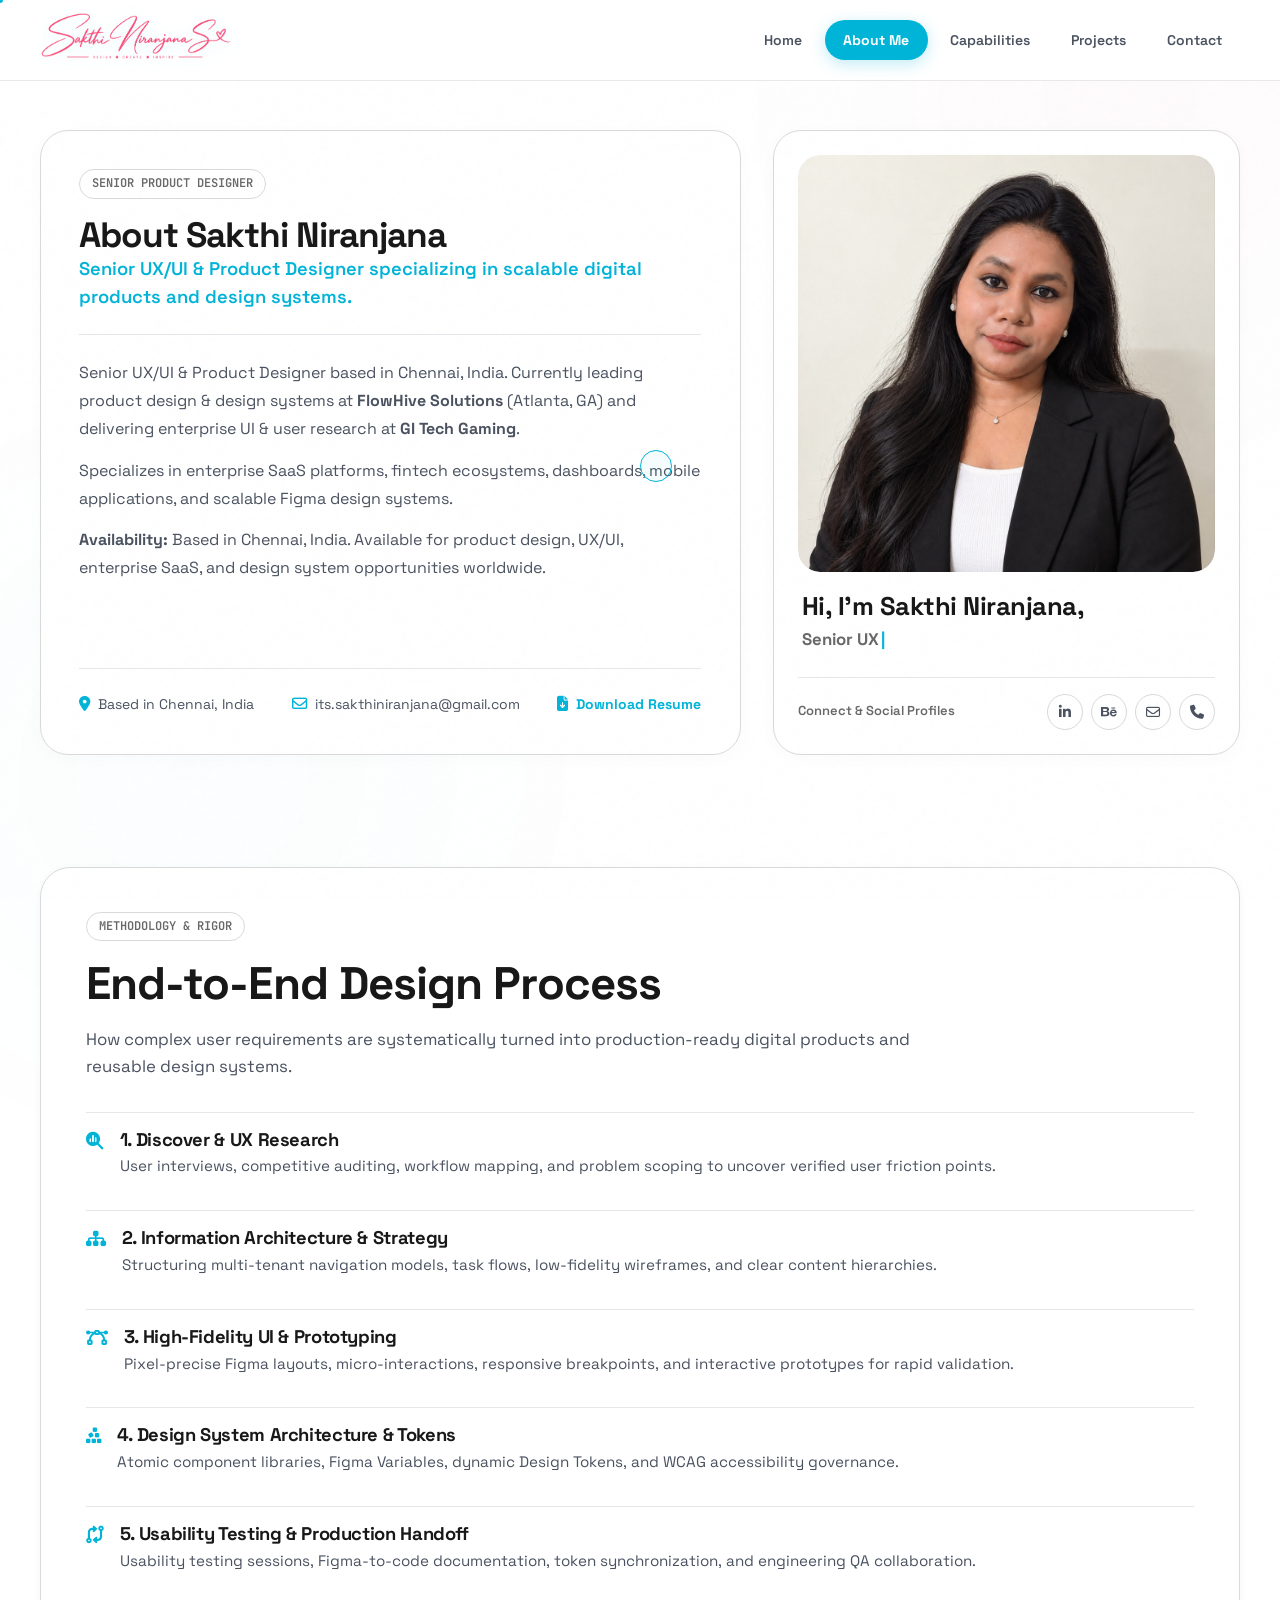
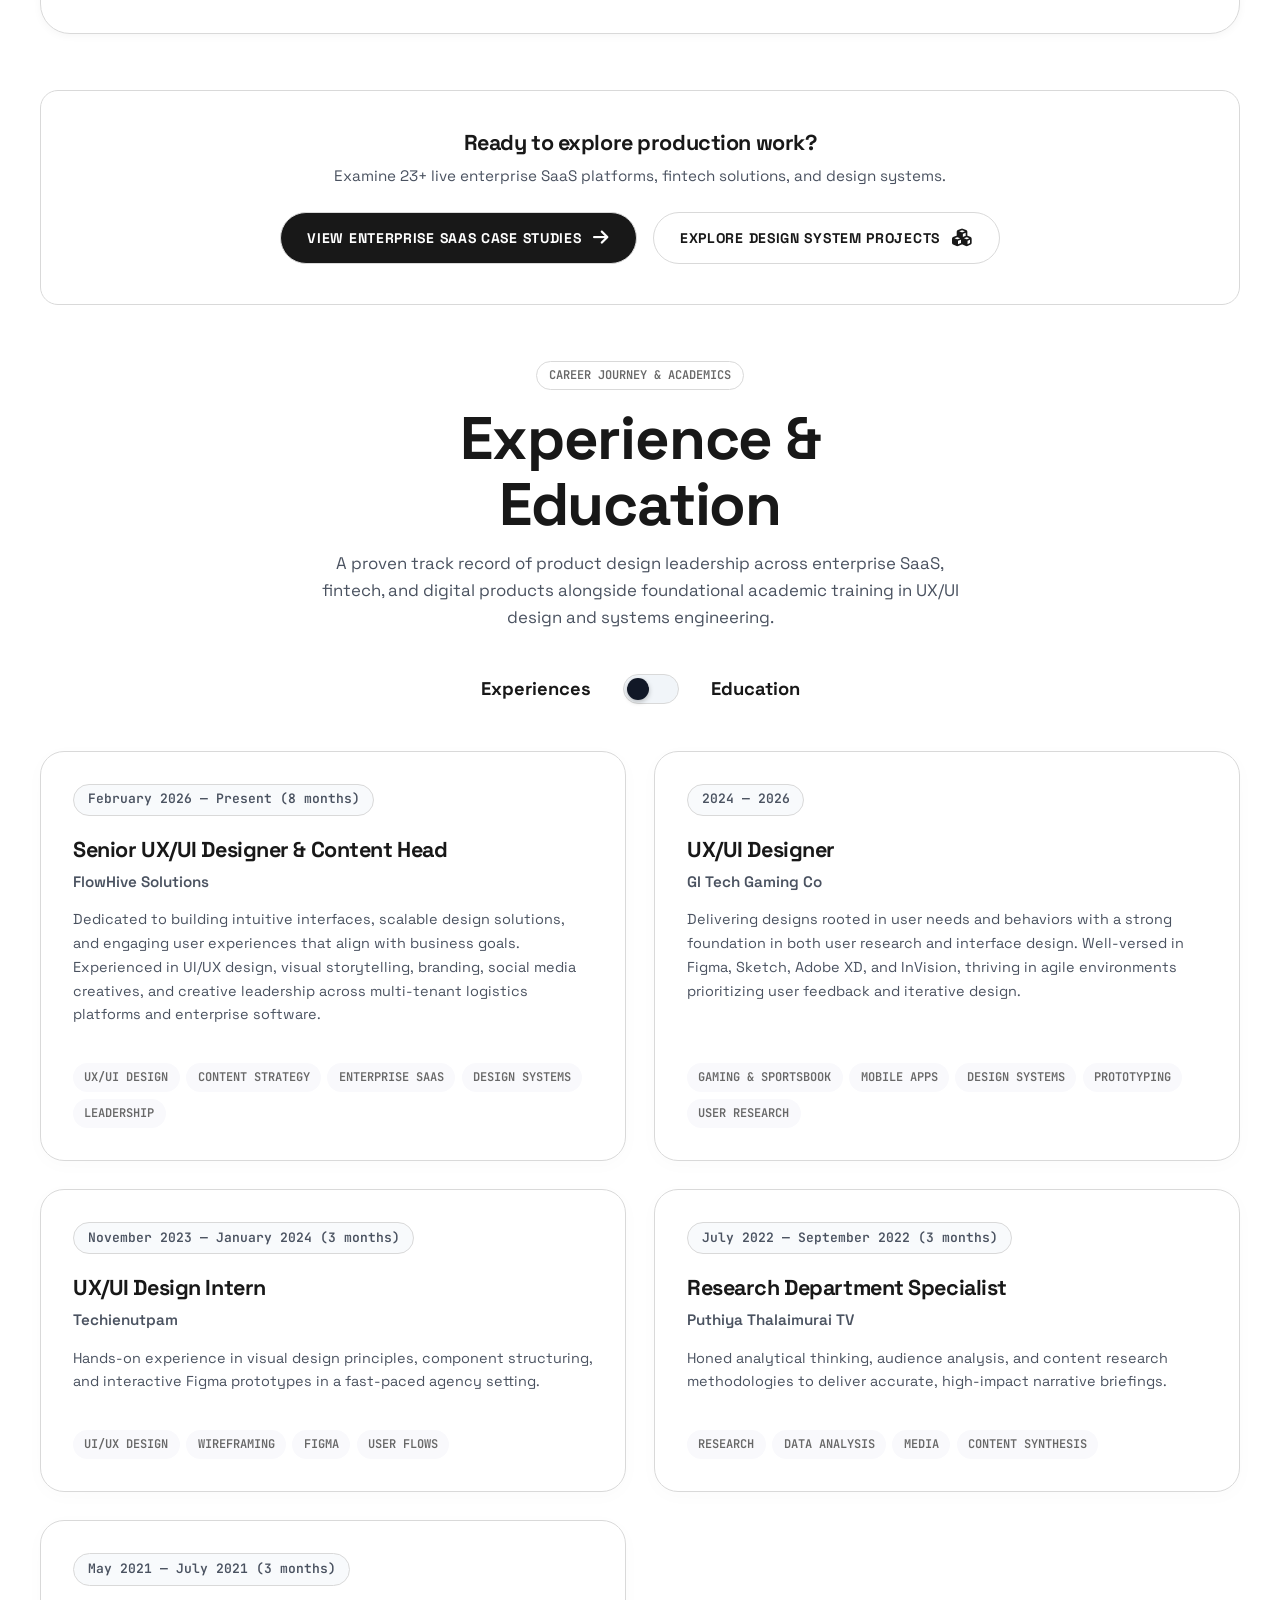
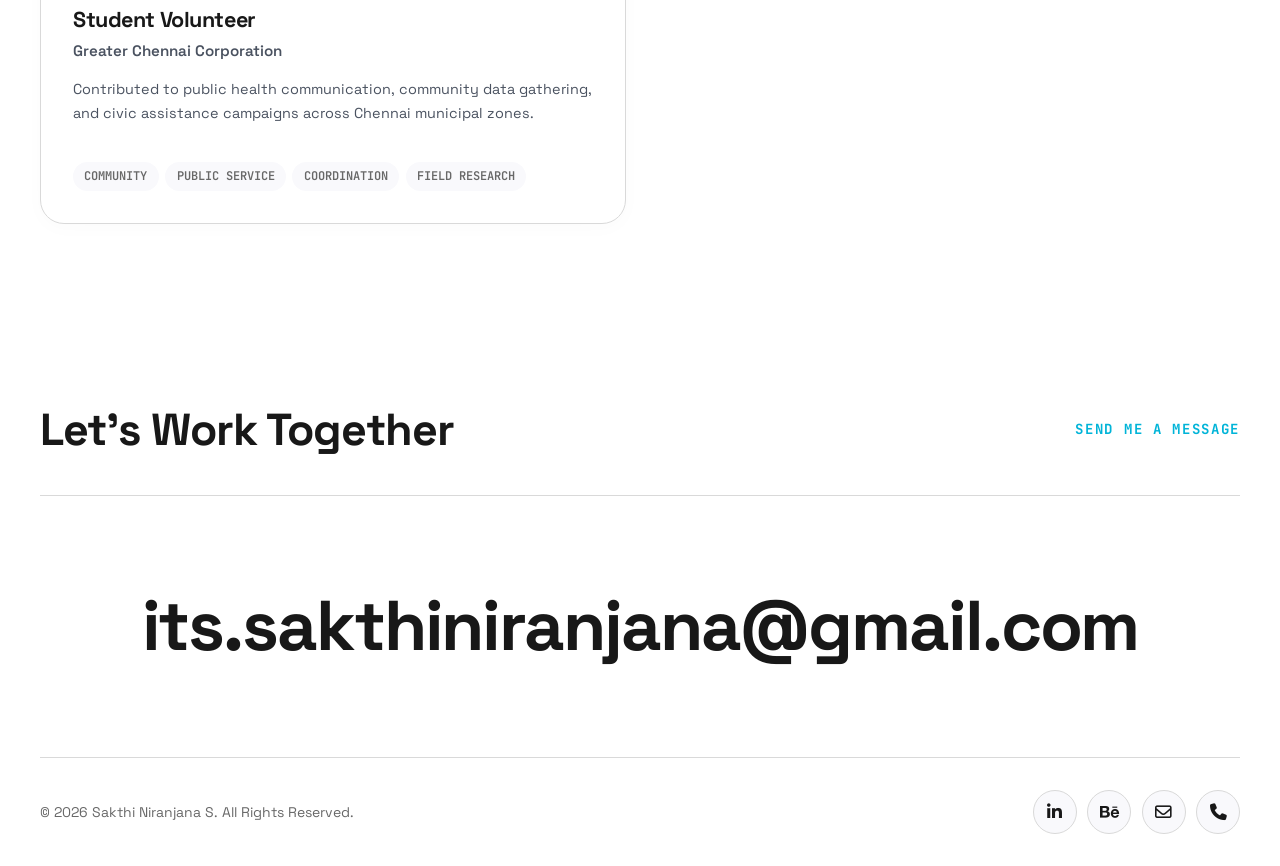
==== commit 89d64d3b: "style(theme): update primary theme color to #00B4D8 across palette, 3D scene, glassmorphism, and fav" ====
--- a/about.html
+++ b/about.html
@@ -27,7 +27,7 @@
   <meta name="twitter:image" content="https://sakthi-portfolio-teal.vercel.app/assets/img/sakthi-profile-square.jpg?v=1">
 
   <!-- Favicon -->
-  <link rel="shortcut icon" href="data:image/svg+xml,%3Csvg xmlns='http://www.w3.org/2000/svg' viewBox='0 0 100 100'%3E%3Ccircle cx='50' cy='50' r='50' fill='%230A81D1'/%3E%3Ctext x='50%25' y='55%25' dominant-baseline='middle' text-anchor='middle' font-size='42' font-family='sans-serif' font-weight='900' fill='white'%3ESN%3C/text%3E%3C/svg%3E" type="image/x-icon">
+  <link rel="shortcut icon" href="data:image/svg+xml,%3Csvg xmlns='http://www.w3.org/2000/svg' viewBox='0 0 100 100'%3E%3Ccircle cx='50' cy='50' r='50' fill='%2300B4D8'/%3E%3Ctext x='50%25' y='55%25' dominant-baseline='middle' text-anchor='middle' font-size='42' font-family='sans-serif' font-weight='900' fill='white'%3ESN%3C/text%3E%3C/svg%3E" type="image/x-icon">
 
   <!-- Icons & Fonts -->
   <link rel="stylesheet" href="https://cdnjs.cloudflare.com/ajax/libs/font-awesome/6.5.1/css/all.min.css">
--- a/css/main.css
+++ b/css/main.css
@@ -24,25 +24,25 @@
   --text-muted: #949494;         /* Muted gray */
   --text-white: #ffffff;
 
-  /* Primary (#0A81D1) & Secondary (#FFB7C3) Color System */
-  --lavender-primary: #0A81D1;   /* Primary Color (#0A81D1) */
+  /* Primary (#00B4D8) & Secondary (#FFB7C3) Color System */
+  --lavender-primary: #00B4D8;   /* Primary Color (#00B4D8) */
   --lavender-secondary: #FFB7C3; /* Secondary Color (#FFB7C3) */
-  --lavender-hover: #086AB0;     /* Rich Hover (#086AB0) */
-  --lavender-light: #ebf5fb;     /* Soft Light Tint (#ebf5fb) */
-  --lavender-soft: rgba(10, 129, 209, 0.08);
-  --bg-lavender-tint: rgba(10, 129, 209, 0.04);
-  --lavender-tint: rgba(10, 129, 209, 0.08);
-  --lavender-glow: rgba(10, 129, 209, 0.25);
-  --lavender-glow-strong: rgba(10, 129, 209, 0.45);
-
-  --accent-primary: #0A81D1;
+  --lavender-hover: #0096B7;     /* Rich Hover (#0096B7) */
+  --lavender-light: #e6f8fc;     /* Soft Light Tint (#e6f8fc) */
+  --lavender-soft: rgba(0, 180, 216, 0.08);
+  --bg-lavender-tint: rgba(0, 180, 216, 0.04);
+  --lavender-tint: rgba(0, 180, 216, 0.08);
+  --lavender-glow: rgba(0, 180, 216, 0.25);
+  --lavender-glow-strong: rgba(0, 180, 216, 0.45);
+
+  --accent-primary: #00B4D8;
   --accent-secondary: #FFB7C3;
 
   /* Exgrid Clean Borders */
   --border-color: #d9d9d9;
   --border-subtle: #e5e7eb;
   --border-hover: #181818;
-  --border-lavender: rgba(10, 129, 209, 0.35);
+  --border-lavender: rgba(0, 180, 216, 0.35);
 
   /* Elevation */
   --shadow-sm: 0 2px 8px rgba(0, 0, 0, 0.04);
@@ -139,7 +139,7 @@
   left: -10vw;
   width: 50vw;
   height: 50vw;
-  background: radial-gradient(circle, rgba(10, 129, 209, 0.12) 0%, rgba(255, 255, 255, 0) 70%);
+  background: radial-gradient(circle, rgba(0, 180, 216, 0.12) 0%, rgba(255, 255, 255, 0) 70%);
 }
 
 /* Container */
@@ -247,12 +247,12 @@
   object-fit: contain;
   display: block;
   transition: transform var(--transition-bounce), filter 0.3s ease;
-  filter: drop-shadow(0 2px 8px rgba(10, 129, 209, 0.2));
+  filter: drop-shadow(0 2px 8px rgba(0, 180, 216, 0.2));
 }
 
 .navbar__logo a:hover .navbar-logo-img {
   transform: scale(1.05);
-  filter: drop-shadow(0 4px 16px rgba(10, 129, 209, 0.45));
+  filter: drop-shadow(0 4px 16px rgba(0, 180, 216, 0.45));
 }
 
 @media (max-width: 991px) {
@@ -816,7 +816,7 @@
   background-position: top center;
   background-repeat: no-repeat;
   border-radius: 18px;
-  box-shadow: 0 24px 50px rgba(0, 0, 0, 0.22), 0 0 35px rgba(10, 129, 209, 0.3);
+  box-shadow: 0 24px 50px rgba(0, 0, 0, 0.22), 0 0 35px rgba(0, 180, 216, 0.3);
   opacity: 0;
   pointer-events: none;
   z-index: 20;
@@ -1473,7 +1473,7 @@
   height: 32px;
   border-radius: 50%;
   border: 1.5px solid var(--lavender-primary);
-  background: rgba(10, 129, 209, 0.04);
+  background: rgba(0, 180, 216, 0.04);
   pointer-events: none;
   z-index: 10000;
   transform: translate(-50%, -50%);
@@ -1702,7 +1702,7 @@
   right: -40px;
   width: 140px;
   height: 140px;
-  background: radial-gradient(circle, rgba(10, 129, 209, 0.15) 0%, transparent 70%);
+  background: radial-gradient(circle, rgba(0, 180, 216, 0.15) 0%, transparent 70%);
   border-radius: 50%;
   pointer-events: none;
   z-index: 1;
@@ -1752,7 +1752,7 @@
 }
 
 .capability-card:hover .case-pill {
-  border-color: rgba(10, 129, 209, 0.4);
+  border-color: rgba(0, 180, 216, 0.4);
   background: var(--lavender-soft);
   color: var(--lavender-primary);
 }
@@ -1762,7 +1762,7 @@
   height: 46px;
   border-radius: 14px;
   background: var(--bg-lavender-tint);
-  border: 1px solid rgba(10, 129, 209, 0.25);
+  border: 1px solid rgba(0, 180, 216, 0.25);
   display: flex;
   align-items: center;
   justify-content: center;
@@ -1808,8 +1808,8 @@
 }
 
 .capability-impact-box {
-  background: rgba(10, 129, 209, 0.05);
-  border: 1px dashed rgba(10, 129, 209, 0.35);
+  background: rgba(0, 180, 216, 0.05);
+  border: 1px dashed rgba(0, 180, 216, 0.35);
   border-radius: 10px;
   padding: 0.65rem 0.9rem;
   margin-bottom: 1.25rem;
@@ -1854,7 +1854,7 @@
 }
 
 .capability-card:hover .capability-skill-pill {
-  border-color: rgba(10, 129, 209, 0.35);
+  border-color: rgba(0, 180, 216, 0.35);
   color: var(--text-primary);
   background: var(--lavender-soft);
 }
@@ -2005,7 +2005,7 @@
 
 .project-stage-card:hover {
   border-color: var(--lavender-primary);
-  box-shadow: 0 25px 60px rgba(10, 129, 209, 0.12), 0 0 35px var(--lavender-glow);
+  box-shadow: 0 25px 60px rgba(0, 180, 216, 0.12), 0 0 35px var(--lavender-glow);
   transform: translateY(-4px);
   background: #ffffff;
 }
@@ -2035,7 +2035,7 @@
 }
 
 .project-stage-card:hover .project-visual-stage {
-  box-shadow: 0 16px 40px rgba(10, 129, 209, 0.15);
+  box-shadow: 0 16px 40px rgba(0, 180, 216, 0.15);
 }
 
 .project-browser-frame {
@@ -2373,7 +2373,7 @@
 .project-grid-card:hover {
   border-color: var(--lavender-primary);
   transform: translateY(-5px);
-  box-shadow: 0 20px 45px rgba(10, 129, 209, 0.14), 0 0 25px var(--lavender-glow);
+  box-shadow: 0 20px 45px rgba(0, 180, 216, 0.14), 0 0 25px var(--lavender-glow);
 }
 
 .project-card-thumb {
@@ -2510,7 +2510,7 @@
 
 .project-grid-card:hover .project-card-tag {
   background: var(--lavender-soft);
-  border-color: rgba(10, 129, 209, 0.3);
+  border-color: rgba(0, 180, 216, 0.3);
   color: var(--text-primary);
 }
 
@@ -2672,7 +2672,7 @@
 .exp-edu-card:hover {
   border-color: var(--lavender-primary);
   transform: translateY(-4px);
-  box-shadow: 0 18px 40px rgba(10, 129, 209, 0.12), 0 0 20px var(--lavender-glow);
+  box-shadow: 0 18px 40px rgba(0, 180, 216, 0.12), 0 0 20px var(--lavender-glow);
 }
 
 .exp-edu-card-top {
@@ -2696,7 +2696,7 @@
 }
 
 .exp-edu-card:hover .exp-edu-period-pill {
-  border-color: rgba(10, 129, 209, 0.3);
+  border-color: rgba(0, 180, 216, 0.3);
   background: var(--lavender-soft);
   color: var(--text-primary);
 }
@@ -2755,7 +2755,7 @@
 
 .exp-edu-card:hover .exp-edu-tag {
   background: var(--lavender-soft);
-  border-color: rgba(10, 129, 209, 0.3);
+  border-color: rgba(0, 180, 216, 0.3);
   color: var(--text-primary);
 }
 
@@ -3140,7 +3140,7 @@
 
 .minimal-skill-card:hover {
   border-color: var(--lavender-primary);
-  box-shadow: 0 10px 28px rgba(10, 129, 209, 0.07);
+  box-shadow: 0 10px 28px rgba(0, 180, 216, 0.07);
   transform: translateY(-3px);
 }
 
@@ -3292,7 +3292,7 @@
 
 .exp-timeline-card:hover {
   border-color: var(--lavender-primary);
-  box-shadow: 0 14px 36px rgba(10, 129, 209, 0.08);
+  box-shadow: 0 14px 36px rgba(0, 180, 216, 0.08);
   transform: translateY(-3px);
 }
 
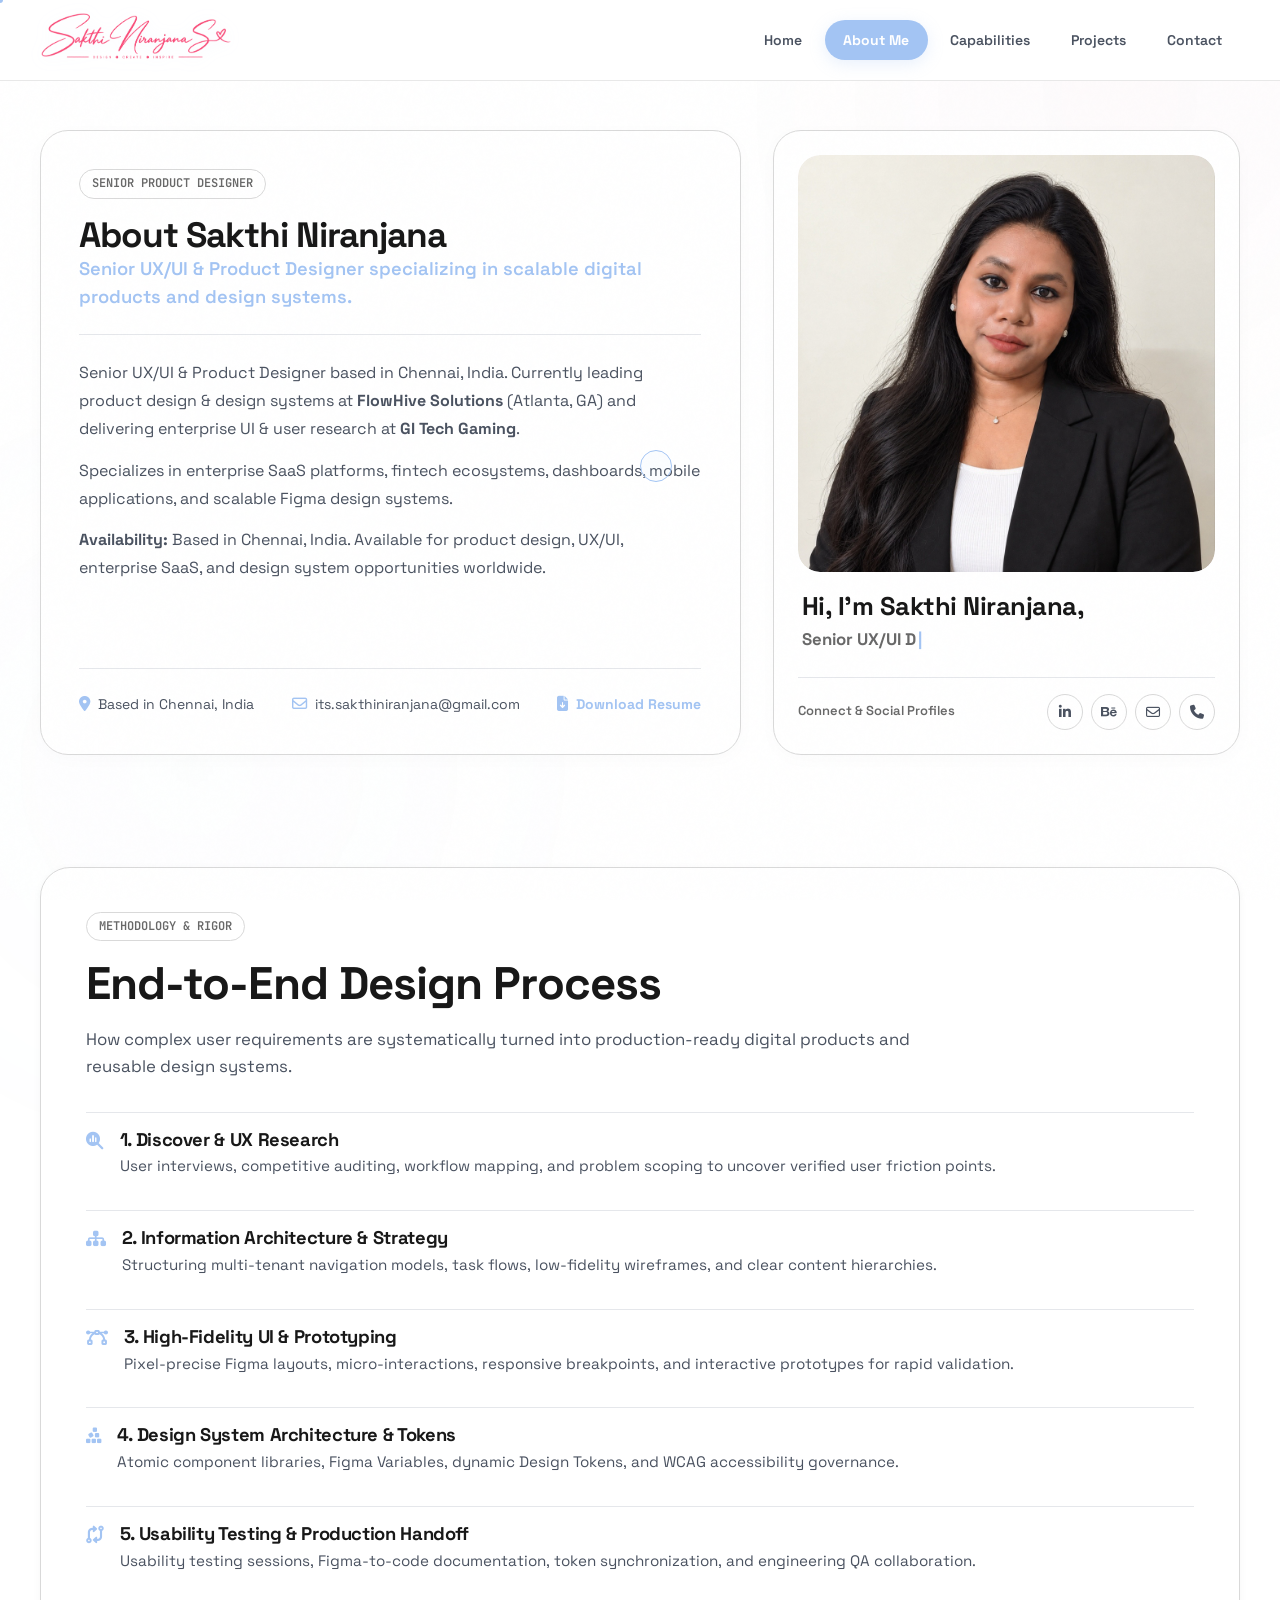
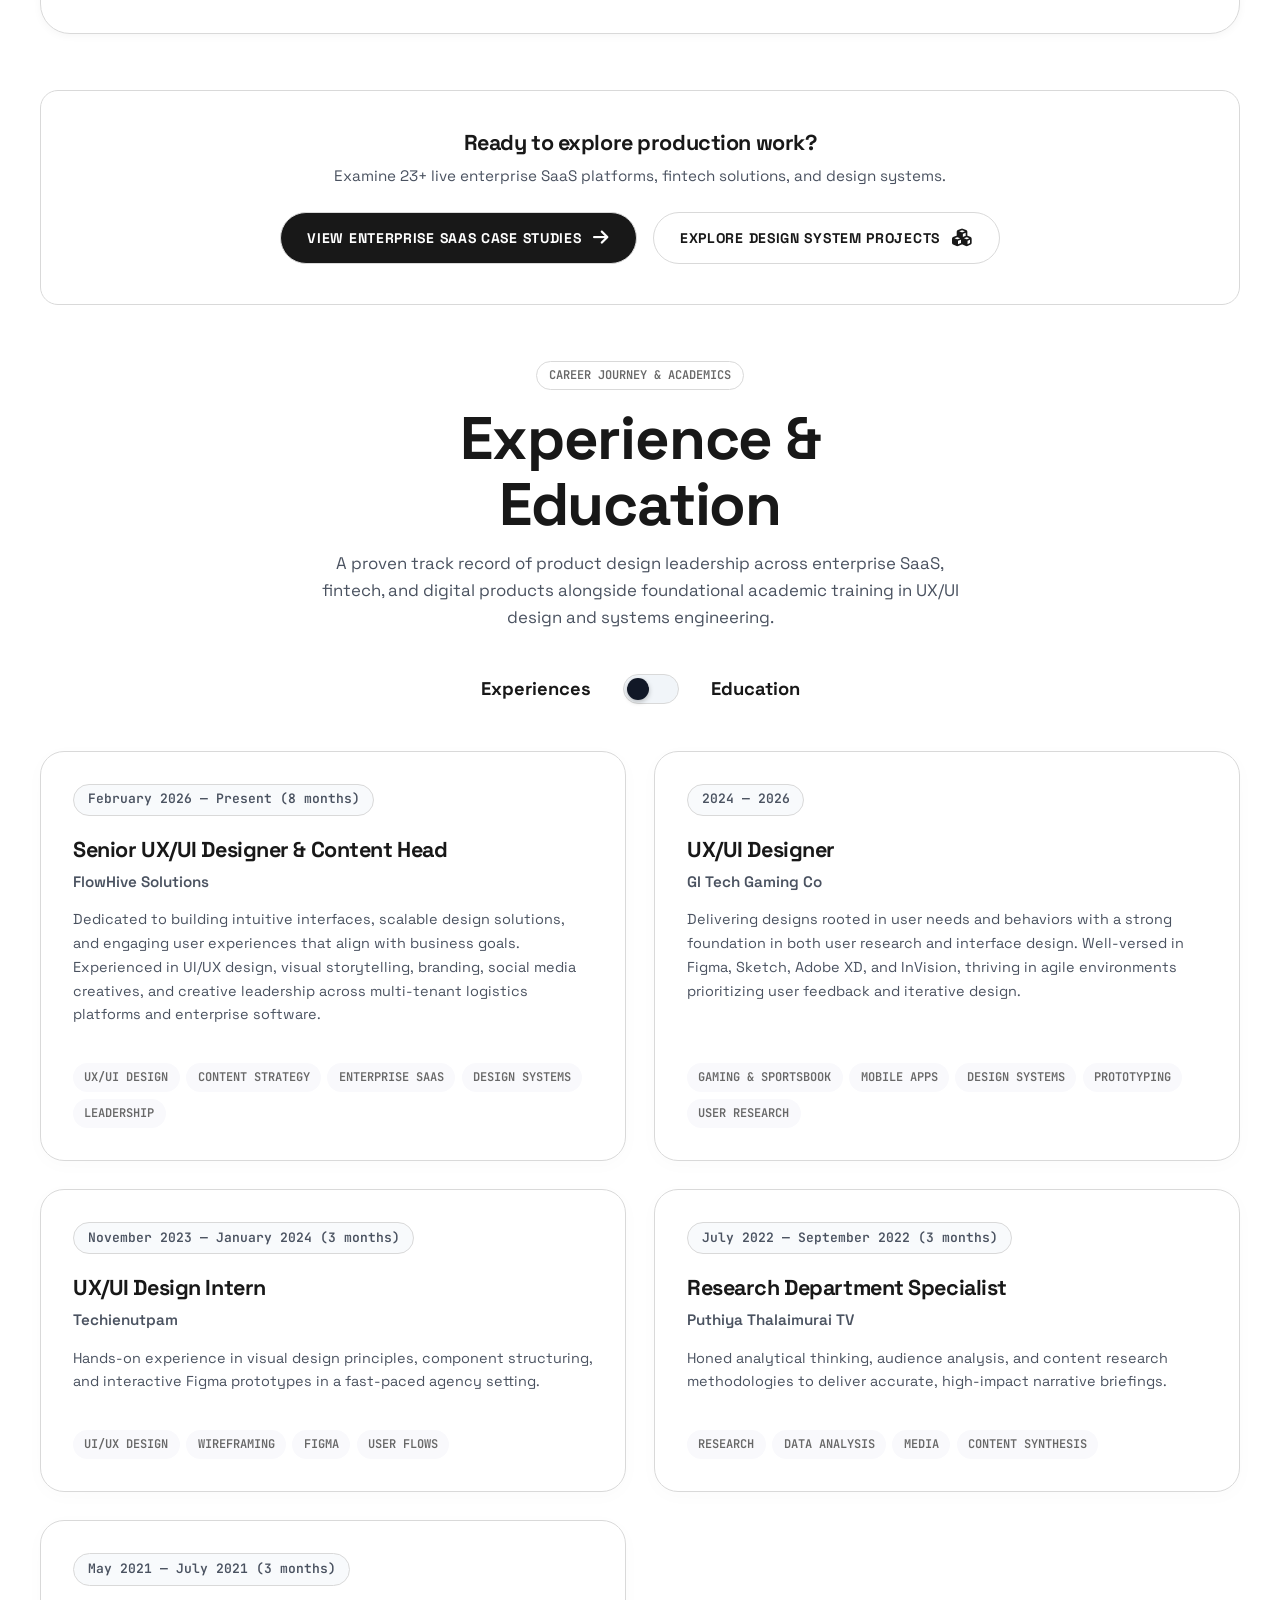
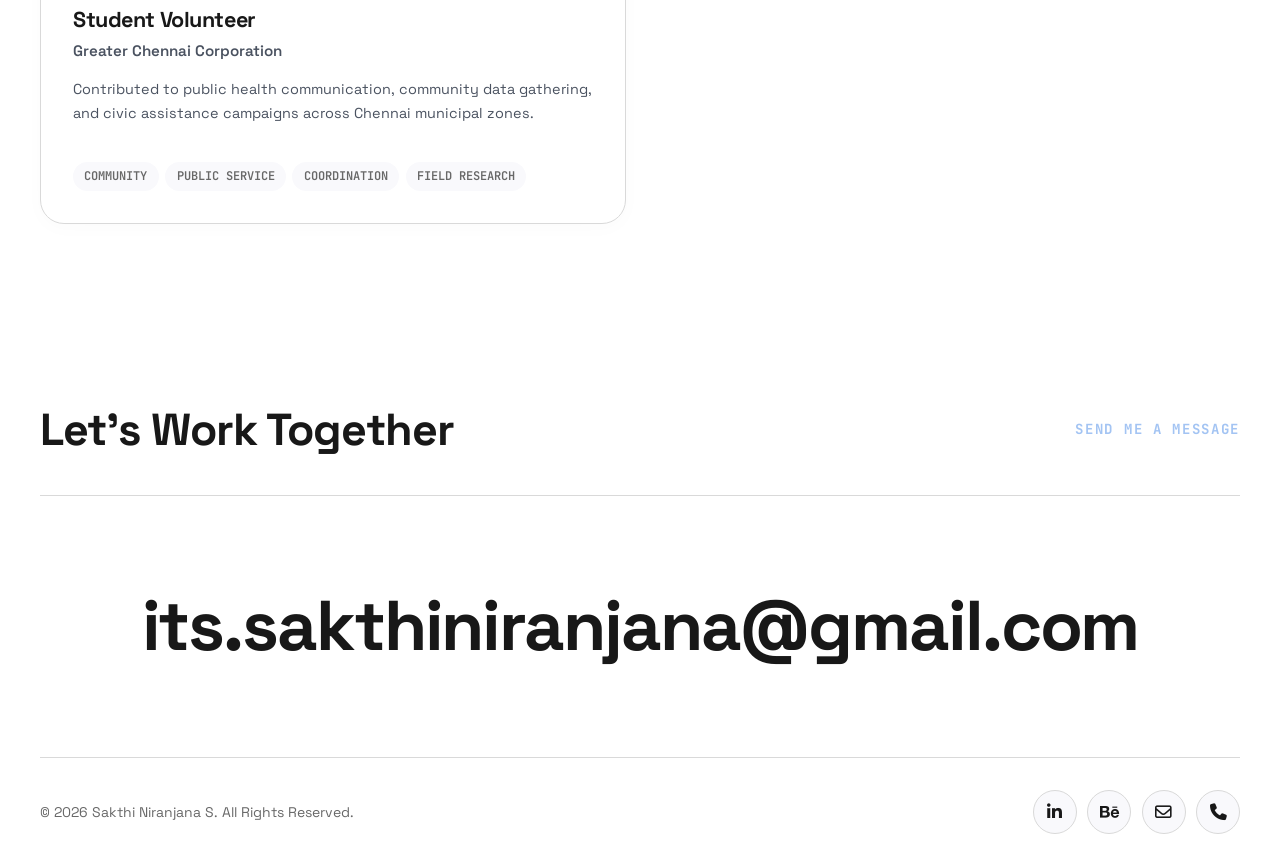
==== commit bb8b59fd: "style(theme): update primary theme color to #A3C4F3 across palette, 3D scene, glassmorphism, and fav" ====
--- a/about.html
+++ b/about.html
@@ -27,7 +27,7 @@
   <meta name="twitter:image" content="https://sakthi-portfolio-teal.vercel.app/assets/img/sakthi-profile-square.jpg?v=1">
 
   <!-- Favicon -->
-  <link rel="shortcut icon" href="data:image/svg+xml,%3Csvg xmlns='http://www.w3.org/2000/svg' viewBox='0 0 100 100'%3E%3Ccircle cx='50' cy='50' r='50' fill='%2300B4D8'/%3E%3Ctext x='50%25' y='55%25' dominant-baseline='middle' text-anchor='middle' font-size='42' font-family='sans-serif' font-weight='900' fill='white'%3ESN%3C/text%3E%3C/svg%3E" type="image/x-icon">
+  <link rel="shortcut icon" href="data:image/svg+xml,%3Csvg xmlns='http://www.w3.org/2000/svg' viewBox='0 0 100 100'%3E%3Ccircle cx='50' cy='50' r='50' fill='%23A3C4F3'/%3E%3Ctext x='50%25' y='55%25' dominant-baseline='middle' text-anchor='middle' font-size='42' font-family='sans-serif' font-weight='900' fill='white'%3ESN%3C/text%3E%3C/svg%3E" type="image/x-icon">
 
   <!-- Icons & Fonts -->
   <link rel="stylesheet" href="https://cdnjs.cloudflare.com/ajax/libs/font-awesome/6.5.1/css/all.min.css">
--- a/css/main.css
+++ b/css/main.css
@@ -24,25 +24,25 @@
   --text-muted: #949494;         /* Muted gray */
   --text-white: #ffffff;
 
-  /* Primary (#00B4D8) & Secondary (#FFB7C3) Color System */
-  --lavender-primary: #00B4D8;   /* Primary Color (#00B4D8) */
+  /* Primary (#A3C4F3) & Secondary (#FFB7C3) Color System */
+  --lavender-primary: #A3C4F3;   /* Primary Color (#A3C4F3) */
   --lavender-secondary: #FFB7C3; /* Secondary Color (#FFB7C3) */
-  --lavender-hover: #0096B7;     /* Rich Hover (#0096B7) */
-  --lavender-light: #e6f8fc;     /* Soft Light Tint (#e6f8fc) */
-  --lavender-soft: rgba(0, 180, 216, 0.08);
-  --bg-lavender-tint: rgba(0, 180, 216, 0.04);
-  --lavender-tint: rgba(0, 180, 216, 0.08);
-  --lavender-glow: rgba(0, 180, 216, 0.25);
-  --lavender-glow-strong: rgba(0, 180, 216, 0.45);
-
-  --accent-primary: #00B4D8;
+  --lavender-hover: #76A3E5;     /* Rich Hover (#76A3E5) */
+  --lavender-light: #f4f8fe;     /* Soft Light Tint (#f4f8fe) */
+  --lavender-soft: rgba(163, 196, 243, 0.08);
+  --bg-lavender-tint: rgba(163, 196, 243, 0.04);
+  --lavender-tint: rgba(163, 196, 243, 0.08);
+  --lavender-glow: rgba(163, 196, 243, 0.25);
+  --lavender-glow-strong: rgba(163, 196, 243, 0.45);
+
+  --accent-primary: #A3C4F3;
   --accent-secondary: #FFB7C3;
 
   /* Exgrid Clean Borders */
   --border-color: #d9d9d9;
   --border-subtle: #e5e7eb;
   --border-hover: #181818;
-  --border-lavender: rgba(0, 180, 216, 0.35);
+  --border-lavender: rgba(163, 196, 243, 0.35);
 
   /* Elevation */
   --shadow-sm: 0 2px 8px rgba(0, 0, 0, 0.04);
@@ -139,7 +139,7 @@
   left: -10vw;
   width: 50vw;
   height: 50vw;
-  background: radial-gradient(circle, rgba(0, 180, 216, 0.12) 0%, rgba(255, 255, 255, 0) 70%);
+  background: radial-gradient(circle, rgba(163, 196, 243, 0.12) 0%, rgba(255, 255, 255, 0) 70%);
 }
 
 /* Container */
@@ -247,12 +247,12 @@
   object-fit: contain;
   display: block;
   transition: transform var(--transition-bounce), filter 0.3s ease;
-  filter: drop-shadow(0 2px 8px rgba(0, 180, 216, 0.2));
+  filter: drop-shadow(0 2px 8px rgba(163, 196, 243, 0.2));
 }
 
 .navbar__logo a:hover .navbar-logo-img {
   transform: scale(1.05);
-  filter: drop-shadow(0 4px 16px rgba(0, 180, 216, 0.45));
+  filter: drop-shadow(0 4px 16px rgba(163, 196, 243, 0.45));
 }
 
 @media (max-width: 991px) {
@@ -816,7 +816,7 @@
   background-position: top center;
   background-repeat: no-repeat;
   border-radius: 18px;
-  box-shadow: 0 24px 50px rgba(0, 0, 0, 0.22), 0 0 35px rgba(0, 180, 216, 0.3);
+  box-shadow: 0 24px 50px rgba(0, 0, 0, 0.22), 0 0 35px rgba(163, 196, 243, 0.3);
   opacity: 0;
   pointer-events: none;
   z-index: 20;
@@ -1473,7 +1473,7 @@
   height: 32px;
   border-radius: 50%;
   border: 1.5px solid var(--lavender-primary);
-  background: rgba(0, 180, 216, 0.04);
+  background: rgba(163, 196, 243, 0.04);
   pointer-events: none;
   z-index: 10000;
   transform: translate(-50%, -50%);
@@ -1702,7 +1702,7 @@
   right: -40px;
   width: 140px;
   height: 140px;
-  background: radial-gradient(circle, rgba(0, 180, 216, 0.15) 0%, transparent 70%);
+  background: radial-gradient(circle, rgba(163, 196, 243, 0.15) 0%, transparent 70%);
   border-radius: 50%;
   pointer-events: none;
   z-index: 1;
@@ -1752,7 +1752,7 @@
 }
 
 .capability-card:hover .case-pill {
-  border-color: rgba(0, 180, 216, 0.4);
+  border-color: rgba(163, 196, 243, 0.4);
   background: var(--lavender-soft);
   color: var(--lavender-primary);
 }
@@ -1762,7 +1762,7 @@
   height: 46px;
   border-radius: 14px;
   background: var(--bg-lavender-tint);
-  border: 1px solid rgba(0, 180, 216, 0.25);
+  border: 1px solid rgba(163, 196, 243, 0.25);
   display: flex;
   align-items: center;
   justify-content: center;
@@ -1808,8 +1808,8 @@
 }
 
 .capability-impact-box {
-  background: rgba(0, 180, 216, 0.05);
-  border: 1px dashed rgba(0, 180, 216, 0.35);
+  background: rgba(163, 196, 243, 0.05);
+  border: 1px dashed rgba(163, 196, 243, 0.35);
   border-radius: 10px;
   padding: 0.65rem 0.9rem;
   margin-bottom: 1.25rem;
@@ -1854,7 +1854,7 @@
 }
 
 .capability-card:hover .capability-skill-pill {
-  border-color: rgba(0, 180, 216, 0.35);
+  border-color: rgba(163, 196, 243, 0.35);
   color: var(--text-primary);
   background: var(--lavender-soft);
 }
@@ -2005,7 +2005,7 @@
 
 .project-stage-card:hover {
   border-color: var(--lavender-primary);
-  box-shadow: 0 25px 60px rgba(0, 180, 216, 0.12), 0 0 35px var(--lavender-glow);
+  box-shadow: 0 25px 60px rgba(163, 196, 243, 0.12), 0 0 35px var(--lavender-glow);
   transform: translateY(-4px);
   background: #ffffff;
 }
@@ -2035,7 +2035,7 @@
 }
 
 .project-stage-card:hover .project-visual-stage {
-  box-shadow: 0 16px 40px rgba(0, 180, 216, 0.15);
+  box-shadow: 0 16px 40px rgba(163, 196, 243, 0.15);
 }
 
 .project-browser-frame {
@@ -2373,7 +2373,7 @@
 .project-grid-card:hover {
   border-color: var(--lavender-primary);
   transform: translateY(-5px);
-  box-shadow: 0 20px 45px rgba(0, 180, 216, 0.14), 0 0 25px var(--lavender-glow);
+  box-shadow: 0 20px 45px rgba(163, 196, 243, 0.14), 0 0 25px var(--lavender-glow);
 }
 
 .project-card-thumb {
@@ -2510,7 +2510,7 @@
 
 .project-grid-card:hover .project-card-tag {
   background: var(--lavender-soft);
-  border-color: rgba(0, 180, 216, 0.3);
+  border-color: rgba(163, 196, 243, 0.3);
   color: var(--text-primary);
 }
 
@@ -2672,7 +2672,7 @@
 .exp-edu-card:hover {
   border-color: var(--lavender-primary);
   transform: translateY(-4px);
-  box-shadow: 0 18px 40px rgba(0, 180, 216, 0.12), 0 0 20px var(--lavender-glow);
+  box-shadow: 0 18px 40px rgba(163, 196, 243, 0.12), 0 0 20px var(--lavender-glow);
 }
 
 .exp-edu-card-top {
@@ -2696,7 +2696,7 @@
 }
 
 .exp-edu-card:hover .exp-edu-period-pill {
-  border-color: rgba(0, 180, 216, 0.3);
+  border-color: rgba(163, 196, 243, 0.3);
   background: var(--lavender-soft);
   color: var(--text-primary);
 }
@@ -2755,7 +2755,7 @@
 
 .exp-edu-card:hover .exp-edu-tag {
   background: var(--lavender-soft);
-  border-color: rgba(0, 180, 216, 0.3);
+  border-color: rgba(163, 196, 243, 0.3);
   color: var(--text-primary);
 }
 
@@ -3140,7 +3140,7 @@
 
 .minimal-skill-card:hover {
   border-color: var(--lavender-primary);
-  box-shadow: 0 10px 28px rgba(0, 180, 216, 0.07);
+  box-shadow: 0 10px 28px rgba(163, 196, 243, 0.07);
   transform: translateY(-3px);
 }
 
@@ -3292,7 +3292,7 @@
 
 .exp-timeline-card:hover {
   border-color: var(--lavender-primary);
-  box-shadow: 0 14px 36px rgba(0, 180, 216, 0.08);
+  box-shadow: 0 14px 36px rgba(163, 196, 243, 0.08);
   transform: translateY(-3px);
 }
 
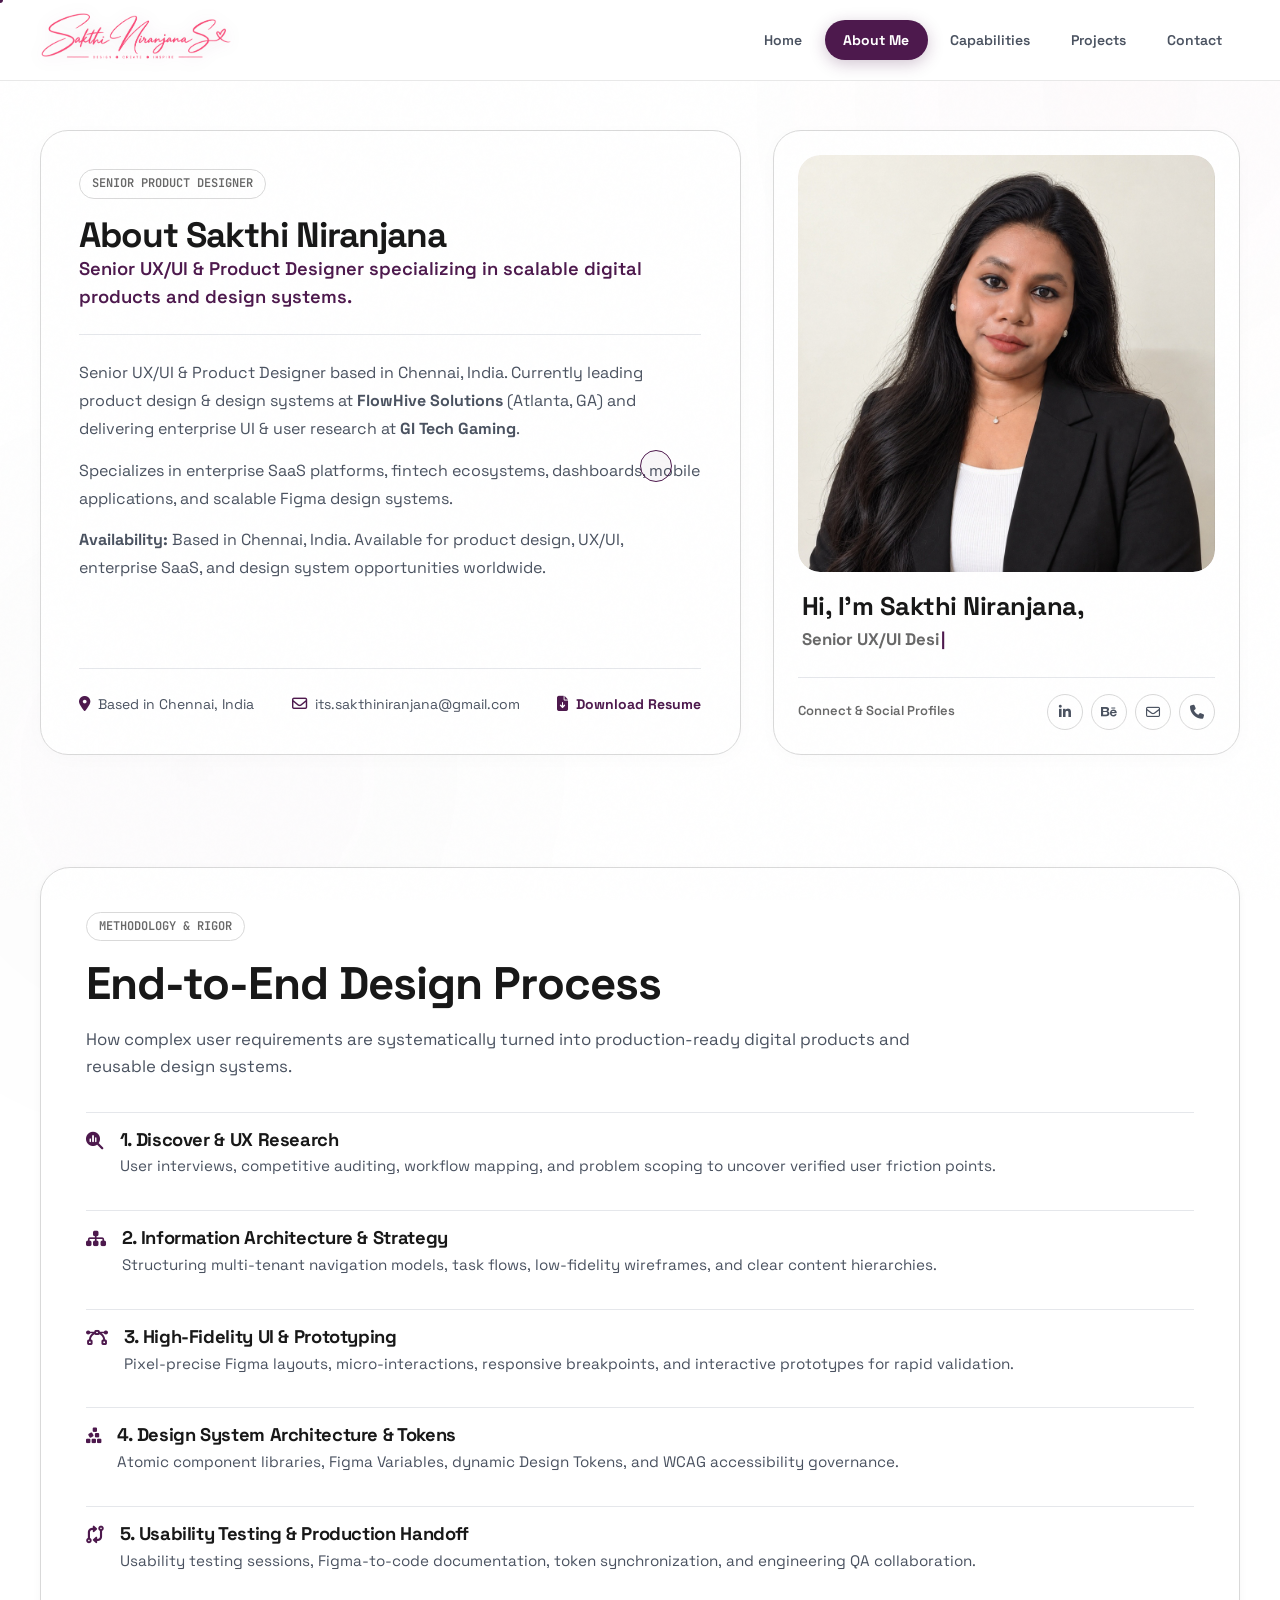
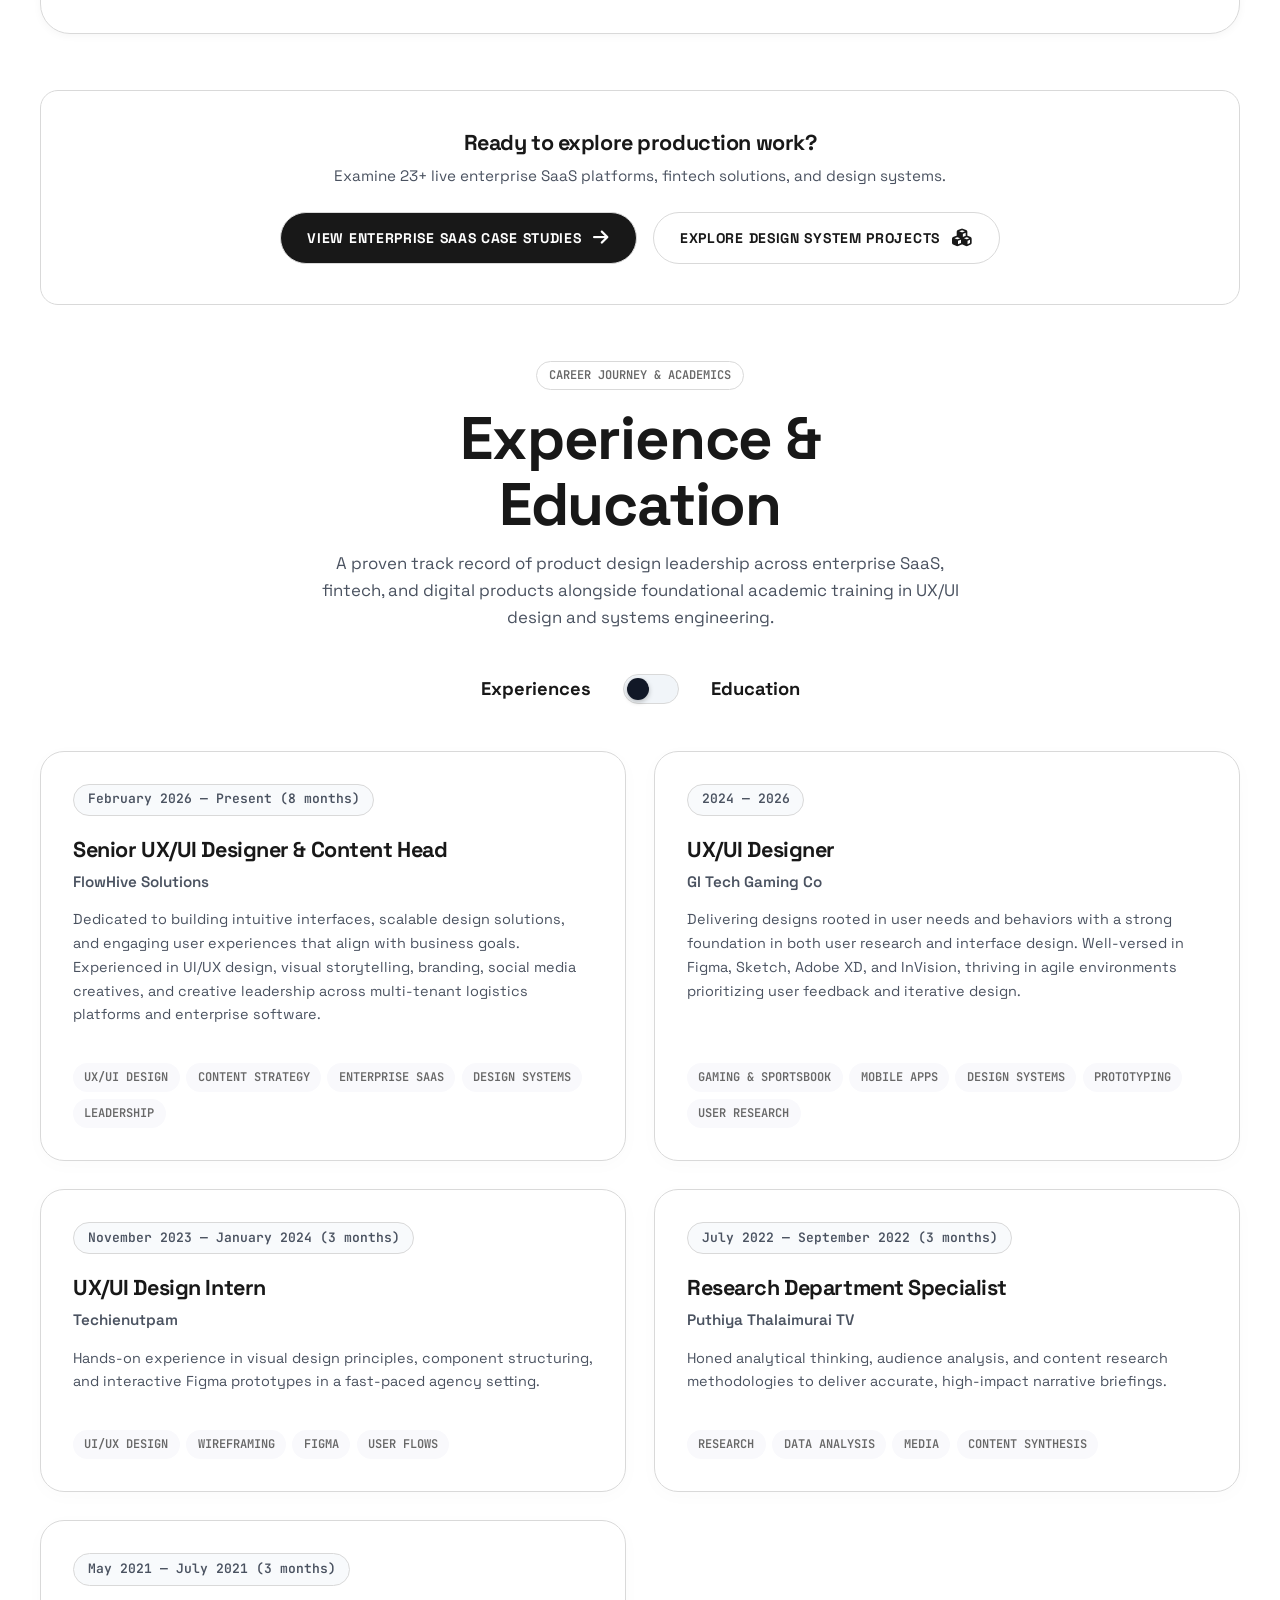
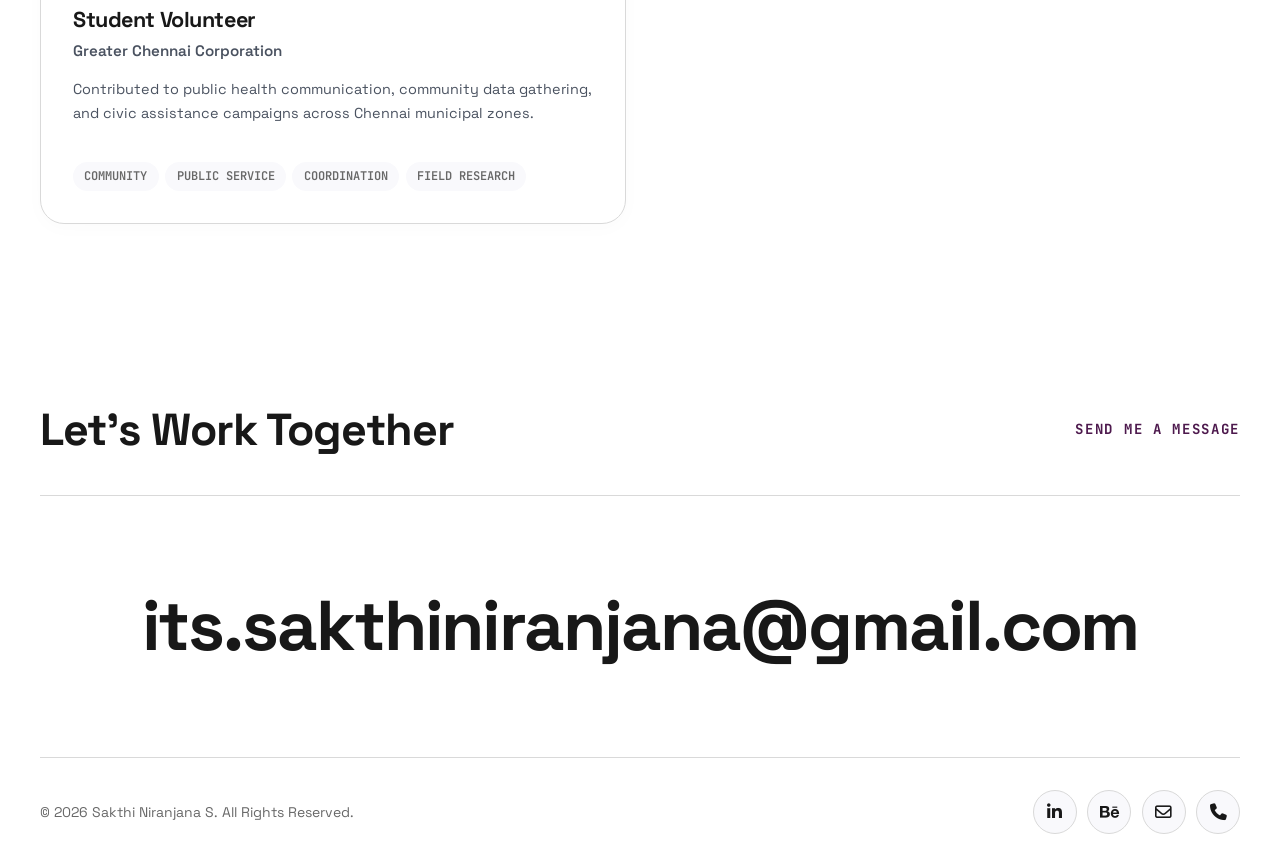
==== commit fc704d9e: "style(theme): update primary theme color to #4D194D across palette, 3D scene, glassmorphism, and fav" ====
--- a/about.html
+++ b/about.html
@@ -27,7 +27,7 @@
   <meta name="twitter:image" content="https://sakthi-portfolio-teal.vercel.app/assets/img/sakthi-profile-square.jpg?v=1">
 
   <!-- Favicon -->
-  <link rel="shortcut icon" href="data:image/svg+xml,%3Csvg xmlns='http://www.w3.org/2000/svg' viewBox='0 0 100 100'%3E%3Ccircle cx='50' cy='50' r='50' fill='%23A3C4F3'/%3E%3Ctext x='50%25' y='55%25' dominant-baseline='middle' text-anchor='middle' font-size='42' font-family='sans-serif' font-weight='900' fill='white'%3ESN%3C/text%3E%3C/svg%3E" type="image/x-icon">
+  <link rel="shortcut icon" href="data:image/svg+xml,%3Csvg xmlns='http://www.w3.org/2000/svg' viewBox='0 0 100 100'%3E%3Ccircle cx='50' cy='50' r='50' fill='%234D194D'/%3E%3Ctext x='50%25' y='55%25' dominant-baseline='middle' text-anchor='middle' font-size='42' font-family='sans-serif' font-weight='900' fill='white'%3ESN%3C/text%3E%3C/svg%3E" type="image/x-icon">
 
   <!-- Icons & Fonts -->
   <link rel="stylesheet" href="https://cdnjs.cloudflare.com/ajax/libs/font-awesome/6.5.1/css/all.min.css">
--- a/css/main.css
+++ b/css/main.css
@@ -24,25 +24,25 @@
   --text-muted: #949494;         /* Muted gray */
   --text-white: #ffffff;
 
-  /* Primary (#A3C4F3) & Secondary (#FFB7C3) Color System */
-  --lavender-primary: #A3C4F3;   /* Primary Color (#A3C4F3) */
+  /* Primary (#4D194D) & Secondary (#FFB7C3) Color System */
+  --lavender-primary: #4D194D;   /* Primary Color (#4D194D) */
   --lavender-secondary: #FFB7C3; /* Secondary Color (#FFB7C3) */
-  --lavender-hover: #76A3E5;     /* Rich Hover (#76A3E5) */
-  --lavender-light: #f4f8fe;     /* Soft Light Tint (#f4f8fe) */
-  --lavender-soft: rgba(163, 196, 243, 0.08);
-  --bg-lavender-tint: rgba(163, 196, 243, 0.04);
-  --lavender-tint: rgba(163, 196, 243, 0.08);
-  --lavender-glow: rgba(163, 196, 243, 0.25);
-  --lavender-glow-strong: rgba(163, 196, 243, 0.45);
-
-  --accent-primary: #A3C4F3;
+  --lavender-hover: #3B113B;     /* Rich Hover (#3B113B) */
+  --lavender-light: #faf4fa;     /* Soft Light Tint (#faf4fa) */
+  --lavender-soft: rgba(77, 25, 77, 0.08);
+  --bg-lavender-tint: rgba(77, 25, 77, 0.04);
+  --lavender-tint: rgba(77, 25, 77, 0.08);
+  --lavender-glow: rgba(77, 25, 77, 0.25);
+  --lavender-glow-strong: rgba(77, 25, 77, 0.45);
+
+  --accent-primary: #4D194D;
   --accent-secondary: #FFB7C3;
 
   /* Exgrid Clean Borders */
   --border-color: #d9d9d9;
   --border-subtle: #e5e7eb;
   --border-hover: #181818;
-  --border-lavender: rgba(163, 196, 243, 0.35);
+  --border-lavender: rgba(77, 25, 77, 0.35);
 
   /* Elevation */
   --shadow-sm: 0 2px 8px rgba(0, 0, 0, 0.04);
@@ -139,7 +139,7 @@
   left: -10vw;
   width: 50vw;
   height: 50vw;
-  background: radial-gradient(circle, rgba(163, 196, 243, 0.12) 0%, rgba(255, 255, 255, 0) 70%);
+  background: radial-gradient(circle, rgba(77, 25, 77, 0.12) 0%, rgba(255, 255, 255, 0) 70%);
 }
 
 /* Container */
@@ -247,12 +247,12 @@
   object-fit: contain;
   display: block;
   transition: transform var(--transition-bounce), filter 0.3s ease;
-  filter: drop-shadow(0 2px 8px rgba(163, 196, 243, 0.2));
+  filter: drop-shadow(0 2px 8px rgba(77, 25, 77, 0.2));
 }
 
 .navbar__logo a:hover .navbar-logo-img {
   transform: scale(1.05);
-  filter: drop-shadow(0 4px 16px rgba(163, 196, 243, 0.45));
+  filter: drop-shadow(0 4px 16px rgba(77, 25, 77, 0.45));
 }
 
 @media (max-width: 991px) {
@@ -816,7 +816,7 @@
   background-position: top center;
   background-repeat: no-repeat;
   border-radius: 18px;
-  box-shadow: 0 24px 50px rgba(0, 0, 0, 0.22), 0 0 35px rgba(163, 196, 243, 0.3);
+  box-shadow: 0 24px 50px rgba(0, 0, 0, 0.22), 0 0 35px rgba(77, 25, 77, 0.3);
   opacity: 0;
   pointer-events: none;
   z-index: 20;
@@ -1473,7 +1473,7 @@
   height: 32px;
   border-radius: 50%;
   border: 1.5px solid var(--lavender-primary);
-  background: rgba(163, 196, 243, 0.04);
+  background: rgba(77, 25, 77, 0.04);
   pointer-events: none;
   z-index: 10000;
   transform: translate(-50%, -50%);
@@ -1702,7 +1702,7 @@
   right: -40px;
   width: 140px;
   height: 140px;
-  background: radial-gradient(circle, rgba(163, 196, 243, 0.15) 0%, transparent 70%);
+  background: radial-gradient(circle, rgba(77, 25, 77, 0.15) 0%, transparent 70%);
   border-radius: 50%;
   pointer-events: none;
   z-index: 1;
@@ -1752,7 +1752,7 @@
 }
 
 .capability-card:hover .case-pill {
-  border-color: rgba(163, 196, 243, 0.4);
+  border-color: rgba(77, 25, 77, 0.4);
   background: var(--lavender-soft);
   color: var(--lavender-primary);
 }
@@ -1762,7 +1762,7 @@
   height: 46px;
   border-radius: 14px;
   background: var(--bg-lavender-tint);
-  border: 1px solid rgba(163, 196, 243, 0.25);
+  border: 1px solid rgba(77, 25, 77, 0.25);
   display: flex;
   align-items: center;
   justify-content: center;
@@ -1808,8 +1808,8 @@
 }
 
 .capability-impact-box {
-  background: rgba(163, 196, 243, 0.05);
-  border: 1px dashed rgba(163, 196, 243, 0.35);
+  background: rgba(77, 25, 77, 0.05);
+  border: 1px dashed rgba(77, 25, 77, 0.35);
   border-radius: 10px;
   padding: 0.65rem 0.9rem;
   margin-bottom: 1.25rem;
@@ -1854,7 +1854,7 @@
 }
 
 .capability-card:hover .capability-skill-pill {
-  border-color: rgba(163, 196, 243, 0.35);
+  border-color: rgba(77, 25, 77, 0.35);
   color: var(--text-primary);
   background: var(--lavender-soft);
 }
@@ -2005,7 +2005,7 @@
 
 .project-stage-card:hover {
   border-color: var(--lavender-primary);
-  box-shadow: 0 25px 60px rgba(163, 196, 243, 0.12), 0 0 35px var(--lavender-glow);
+  box-shadow: 0 25px 60px rgba(77, 25, 77, 0.12), 0 0 35px var(--lavender-glow);
   transform: translateY(-4px);
   background: #ffffff;
 }
@@ -2035,7 +2035,7 @@
 }
 
 .project-stage-card:hover .project-visual-stage {
-  box-shadow: 0 16px 40px rgba(163, 196, 243, 0.15);
+  box-shadow: 0 16px 40px rgba(77, 25, 77, 0.15);
 }
 
 .project-browser-frame {
@@ -2373,7 +2373,7 @@
 .project-grid-card:hover {
   border-color: var(--lavender-primary);
   transform: translateY(-5px);
-  box-shadow: 0 20px 45px rgba(163, 196, 243, 0.14), 0 0 25px var(--lavender-glow);
+  box-shadow: 0 20px 45px rgba(77, 25, 77, 0.14), 0 0 25px var(--lavender-glow);
 }
 
 .project-card-thumb {
@@ -2510,7 +2510,7 @@
 
 .project-grid-card:hover .project-card-tag {
   background: var(--lavender-soft);
-  border-color: rgba(163, 196, 243, 0.3);
+  border-color: rgba(77, 25, 77, 0.3);
   color: var(--text-primary);
 }
 
@@ -2672,7 +2672,7 @@
 .exp-edu-card:hover {
   border-color: var(--lavender-primary);
   transform: translateY(-4px);
-  box-shadow: 0 18px 40px rgba(163, 196, 243, 0.12), 0 0 20px var(--lavender-glow);
+  box-shadow: 0 18px 40px rgba(77, 25, 77, 0.12), 0 0 20px var(--lavender-glow);
 }
 
 .exp-edu-card-top {
@@ -2696,7 +2696,7 @@
 }
 
 .exp-edu-card:hover .exp-edu-period-pill {
-  border-color: rgba(163, 196, 243, 0.3);
+  border-color: rgba(77, 25, 77, 0.3);
   background: var(--lavender-soft);
   color: var(--text-primary);
 }
@@ -2755,7 +2755,7 @@
 
 .exp-edu-card:hover .exp-edu-tag {
   background: var(--lavender-soft);
-  border-color: rgba(163, 196, 243, 0.3);
+  border-color: rgba(77, 25, 77, 0.3);
   color: var(--text-primary);
 }
 
@@ -3140,7 +3140,7 @@
 
 .minimal-skill-card:hover {
   border-color: var(--lavender-primary);
-  box-shadow: 0 10px 28px rgba(163, 196, 243, 0.07);
+  box-shadow: 0 10px 28px rgba(77, 25, 77, 0.07);
   transform: translateY(-3px);
 }
 
@@ -3292,7 +3292,7 @@
 
 .exp-timeline-card:hover {
   border-color: var(--lavender-primary);
-  box-shadow: 0 14px 36px rgba(163, 196, 243, 0.08);
+  box-shadow: 0 14px 36px rgba(77, 25, 77, 0.08);
   transform: translateY(-3px);
 }
 
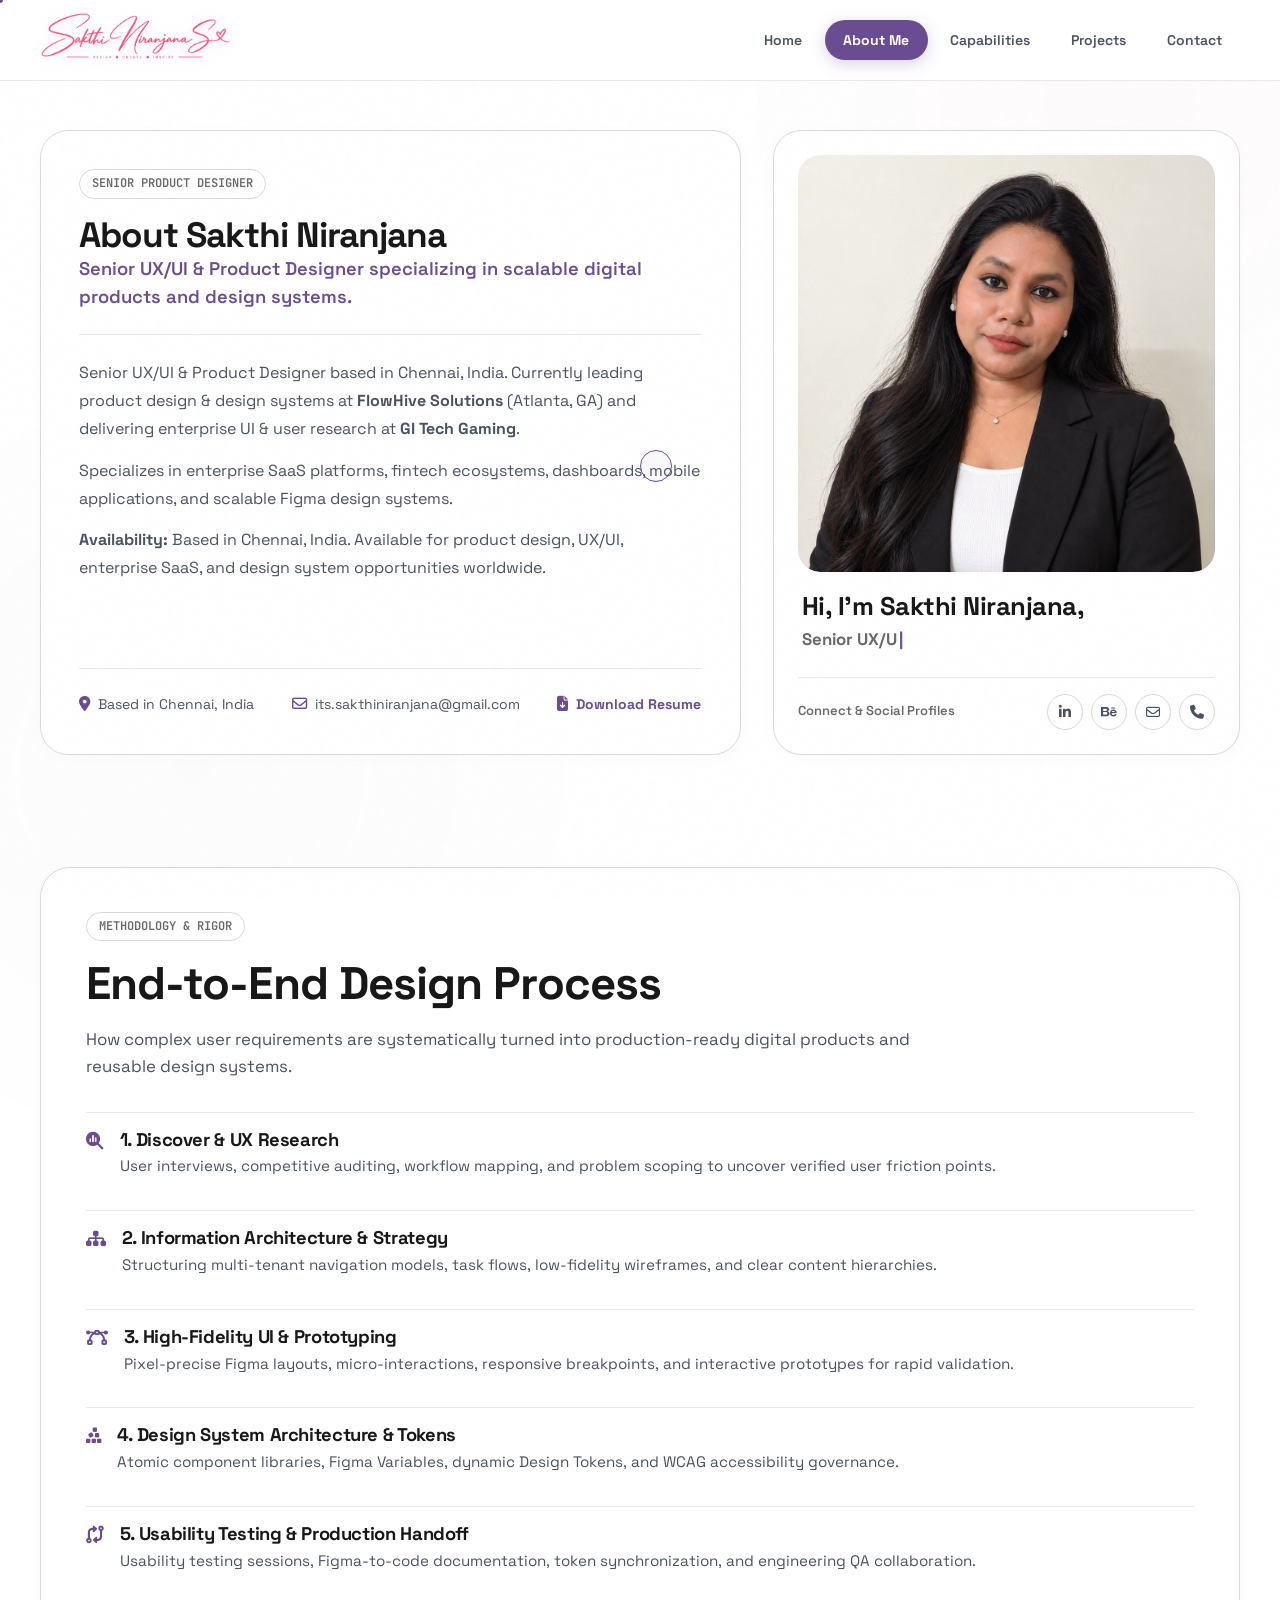
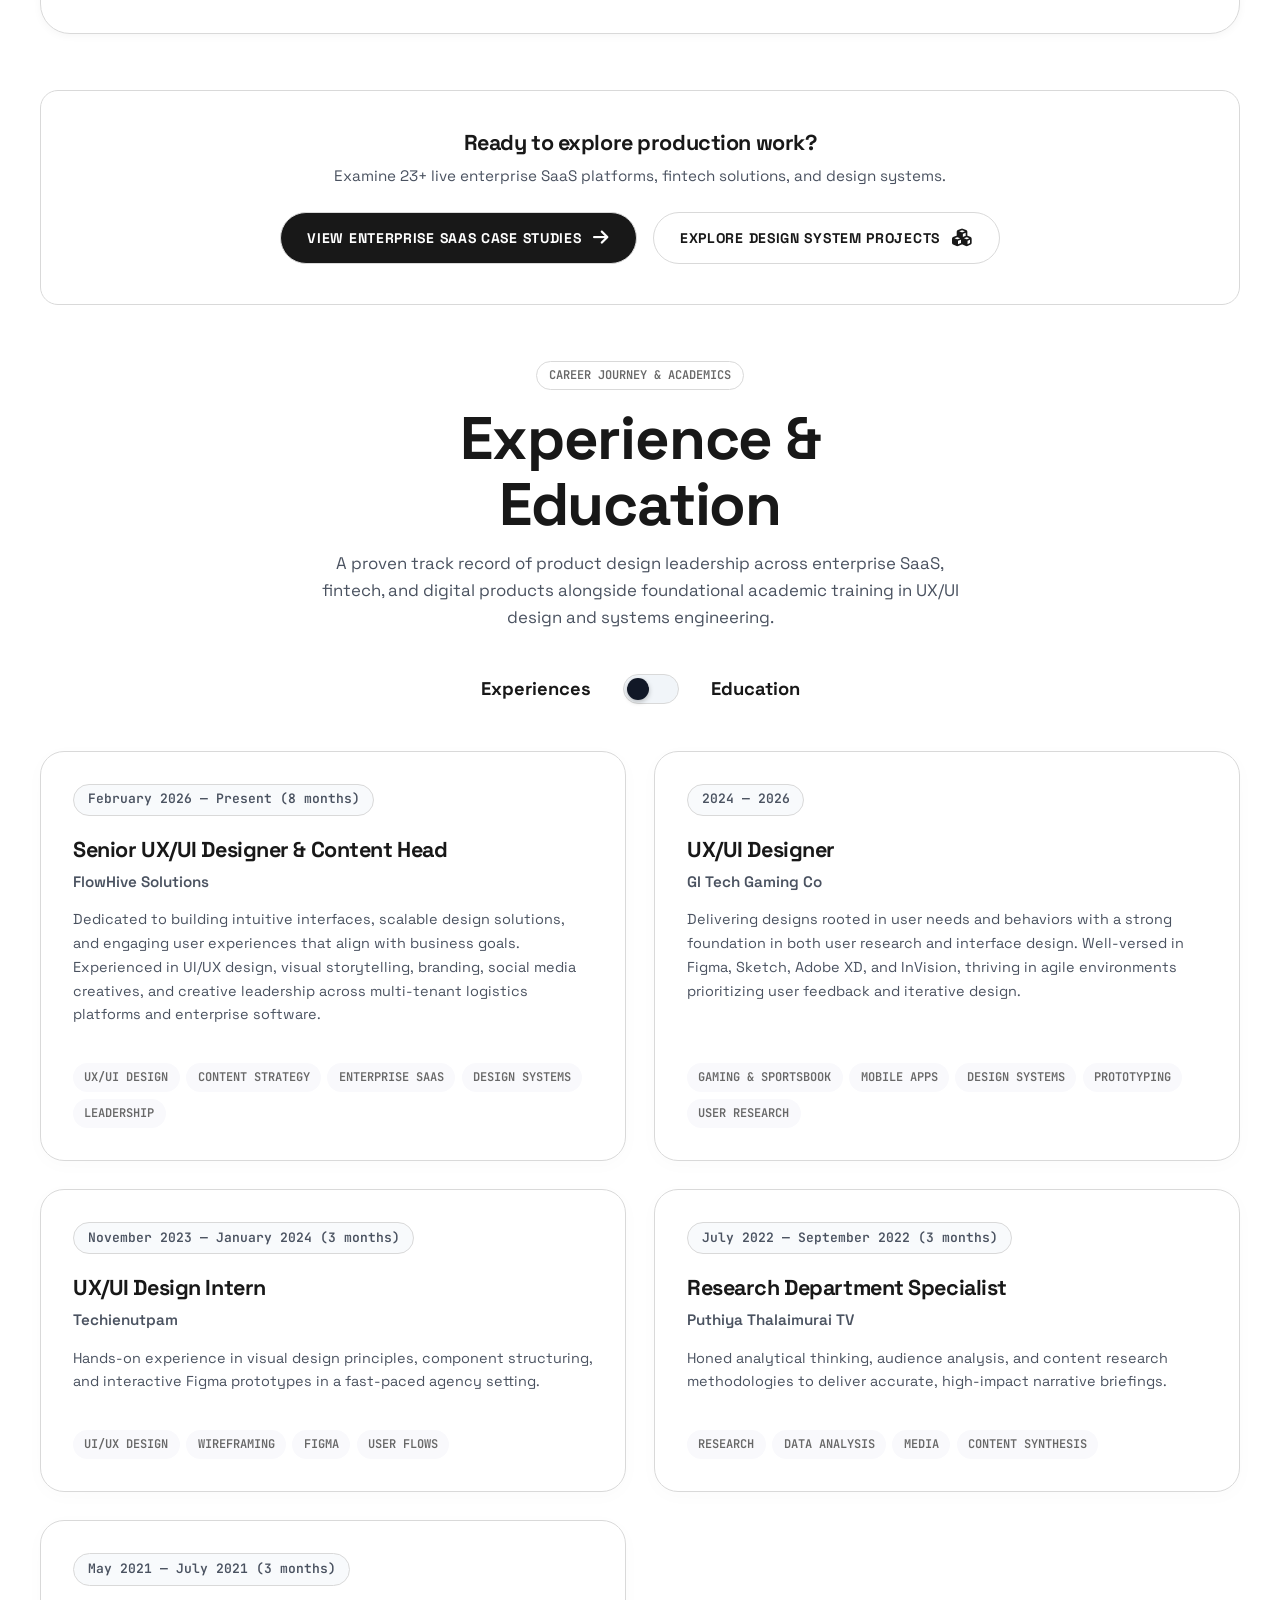
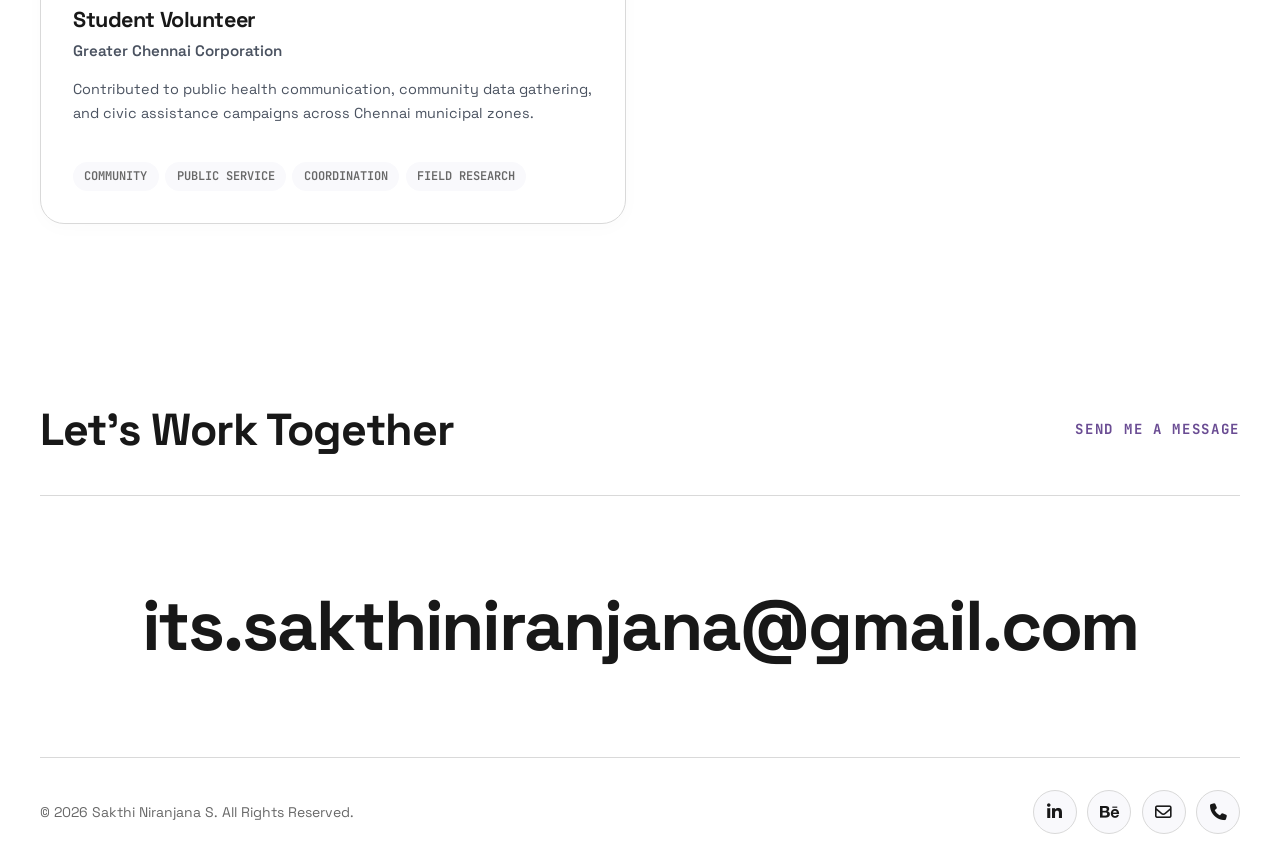
==== commit 12361b05: "style(theme): update primary theme color to #6A4C93 across palette, 3D scene, glassmorphism, and fav" ====
--- a/about.html
+++ b/about.html
@@ -27,7 +27,7 @@
   <meta name="twitter:image" content="https://sakthi-portfolio-teal.vercel.app/assets/img/sakthi-profile-square.jpg?v=1">
 
   <!-- Favicon -->
-  <link rel="shortcut icon" href="data:image/svg+xml,%3Csvg xmlns='http://www.w3.org/2000/svg' viewBox='0 0 100 100'%3E%3Ccircle cx='50' cy='50' r='50' fill='%234D194D'/%3E%3Ctext x='50%25' y='55%25' dominant-baseline='middle' text-anchor='middle' font-size='42' font-family='sans-serif' font-weight='900' fill='white'%3ESN%3C/text%3E%3C/svg%3E" type="image/x-icon">
+  <link rel="shortcut icon" href="data:image/svg+xml,%3Csvg xmlns='http://www.w3.org/2000/svg' viewBox='0 0 100 100'%3E%3Ccircle cx='50' cy='50' r='50' fill='%236A4C93'/%3E%3Ctext x='50%25' y='55%25' dominant-baseline='middle' text-anchor='middle' font-size='42' font-family='sans-serif' font-weight='900' fill='white'%3ESN%3C/text%3E%3C/svg%3E" type="image/x-icon">
 
   <!-- Icons & Fonts -->
   <link rel="stylesheet" href="https://cdnjs.cloudflare.com/ajax/libs/font-awesome/6.5.1/css/all.min.css">
--- a/css/main.css
+++ b/css/main.css
@@ -24,25 +24,25 @@
   --text-muted: #949494;         /* Muted gray */
   --text-white: #ffffff;
 
-  /* Primary (#4D194D) & Secondary (#FFB7C3) Color System */
-  --lavender-primary: #4D194D;   /* Primary Color (#4D194D) */
+  /* Primary (#6A4C93) & Secondary (#FFB7C3) Color System */
+  --lavender-primary: #6A4C93;   /* Primary Color (#6A4C93) */
   --lavender-secondary: #FFB7C3; /* Secondary Color (#FFB7C3) */
-  --lavender-hover: #3B113B;     /* Rich Hover (#3B113B) */
-  --lavender-light: #faf4fa;     /* Soft Light Tint (#faf4fa) */
-  --lavender-soft: rgba(77, 25, 77, 0.08);
-  --bg-lavender-tint: rgba(77, 25, 77, 0.04);
-  --lavender-tint: rgba(77, 25, 77, 0.08);
-  --lavender-glow: rgba(77, 25, 77, 0.25);
-  --lavender-glow-strong: rgba(77, 25, 77, 0.45);
-
-  --accent-primary: #4D194D;
+  --lavender-hover: #533A75;     /* Rich Hover (#533A75) */
+  --lavender-light: #f6f3fa;     /* Soft Light Tint (#f6f3fa) */
+  --lavender-soft: rgba(106, 76, 147, 0.08);
+  --bg-lavender-tint: rgba(106, 76, 147, 0.04);
+  --lavender-tint: rgba(106, 76, 147, 0.08);
+  --lavender-glow: rgba(106, 76, 147, 0.25);
+  --lavender-glow-strong: rgba(106, 76, 147, 0.45);
+
+  --accent-primary: #6A4C93;
   --accent-secondary: #FFB7C3;
 
   /* Exgrid Clean Borders */
   --border-color: #d9d9d9;
   --border-subtle: #e5e7eb;
   --border-hover: #181818;
-  --border-lavender: rgba(77, 25, 77, 0.35);
+  --border-lavender: rgba(106, 76, 147, 0.35);
 
   /* Elevation */
   --shadow-sm: 0 2px 8px rgba(0, 0, 0, 0.04);
@@ -139,7 +139,7 @@
   left: -10vw;
   width: 50vw;
   height: 50vw;
-  background: radial-gradient(circle, rgba(77, 25, 77, 0.12) 0%, rgba(255, 255, 255, 0) 70%);
+  background: radial-gradient(circle, rgba(106, 76, 147, 0.12) 0%, rgba(255, 255, 255, 0) 70%);
 }
 
 /* Container */
@@ -247,12 +247,12 @@
   object-fit: contain;
   display: block;
   transition: transform var(--transition-bounce), filter 0.3s ease;
-  filter: drop-shadow(0 2px 8px rgba(77, 25, 77, 0.2));
+  filter: drop-shadow(0 2px 8px rgba(106, 76, 147, 0.2));
 }
 
 .navbar__logo a:hover .navbar-logo-img {
   transform: scale(1.05);
-  filter: drop-shadow(0 4px 16px rgba(77, 25, 77, 0.45));
+  filter: drop-shadow(0 4px 16px rgba(106, 76, 147, 0.45));
 }
 
 @media (max-width: 991px) {
@@ -816,7 +816,7 @@
   background-position: top center;
   background-repeat: no-repeat;
   border-radius: 18px;
-  box-shadow: 0 24px 50px rgba(0, 0, 0, 0.22), 0 0 35px rgba(77, 25, 77, 0.3);
+  box-shadow: 0 24px 50px rgba(0, 0, 0, 0.22), 0 0 35px rgba(106, 76, 147, 0.3);
   opacity: 0;
   pointer-events: none;
   z-index: 20;
@@ -1473,7 +1473,7 @@
   height: 32px;
   border-radius: 50%;
   border: 1.5px solid var(--lavender-primary);
-  background: rgba(77, 25, 77, 0.04);
+  background: rgba(106, 76, 147, 0.04);
   pointer-events: none;
   z-index: 10000;
   transform: translate(-50%, -50%);
@@ -1702,7 +1702,7 @@
   right: -40px;
   width: 140px;
   height: 140px;
-  background: radial-gradient(circle, rgba(77, 25, 77, 0.15) 0%, transparent 70%);
+  background: radial-gradient(circle, rgba(106, 76, 147, 0.15) 0%, transparent 70%);
   border-radius: 50%;
   pointer-events: none;
   z-index: 1;
@@ -1752,7 +1752,7 @@
 }
 
 .capability-card:hover .case-pill {
-  border-color: rgba(77, 25, 77, 0.4);
+  border-color: rgba(106, 76, 147, 0.4);
   background: var(--lavender-soft);
   color: var(--lavender-primary);
 }
@@ -1762,7 +1762,7 @@
   height: 46px;
   border-radius: 14px;
   background: var(--bg-lavender-tint);
-  border: 1px solid rgba(77, 25, 77, 0.25);
+  border: 1px solid rgba(106, 76, 147, 0.25);
   display: flex;
   align-items: center;
   justify-content: center;
@@ -1808,8 +1808,8 @@
 }
 
 .capability-impact-box {
-  background: rgba(77, 25, 77, 0.05);
-  border: 1px dashed rgba(77, 25, 77, 0.35);
+  background: rgba(106, 76, 147, 0.05);
+  border: 1px dashed rgba(106, 76, 147, 0.35);
   border-radius: 10px;
   padding: 0.65rem 0.9rem;
   margin-bottom: 1.25rem;
@@ -1854,7 +1854,7 @@
 }
 
 .capability-card:hover .capability-skill-pill {
-  border-color: rgba(77, 25, 77, 0.35);
+  border-color: rgba(106, 76, 147, 0.35);
   color: var(--text-primary);
   background: var(--lavender-soft);
 }
@@ -2005,7 +2005,7 @@
 
 .project-stage-card:hover {
   border-color: var(--lavender-primary);
-  box-shadow: 0 25px 60px rgba(77, 25, 77, 0.12), 0 0 35px var(--lavender-glow);
+  box-shadow: 0 25px 60px rgba(106, 76, 147, 0.12), 0 0 35px var(--lavender-glow);
   transform: translateY(-4px);
   background: #ffffff;
 }
@@ -2035,7 +2035,7 @@
 }
 
 .project-stage-card:hover .project-visual-stage {
-  box-shadow: 0 16px 40px rgba(77, 25, 77, 0.15);
+  box-shadow: 0 16px 40px rgba(106, 76, 147, 0.15);
 }
 
 .project-browser-frame {
@@ -2373,7 +2373,7 @@
 .project-grid-card:hover {
   border-color: var(--lavender-primary);
   transform: translateY(-5px);
-  box-shadow: 0 20px 45px rgba(77, 25, 77, 0.14), 0 0 25px var(--lavender-glow);
+  box-shadow: 0 20px 45px rgba(106, 76, 147, 0.14), 0 0 25px var(--lavender-glow);
 }
 
 .project-card-thumb {
@@ -2510,7 +2510,7 @@
 
 .project-grid-card:hover .project-card-tag {
   background: var(--lavender-soft);
-  border-color: rgba(77, 25, 77, 0.3);
+  border-color: rgba(106, 76, 147, 0.3);
   color: var(--text-primary);
 }
 
@@ -2672,7 +2672,7 @@
 .exp-edu-card:hover {
   border-color: var(--lavender-primary);
   transform: translateY(-4px);
-  box-shadow: 0 18px 40px rgba(77, 25, 77, 0.12), 0 0 20px var(--lavender-glow);
+  box-shadow: 0 18px 40px rgba(106, 76, 147, 0.12), 0 0 20px var(--lavender-glow);
 }
 
 .exp-edu-card-top {
@@ -2696,7 +2696,7 @@
 }
 
 .exp-edu-card:hover .exp-edu-period-pill {
-  border-color: rgba(77, 25, 77, 0.3);
+  border-color: rgba(106, 76, 147, 0.3);
   background: var(--lavender-soft);
   color: var(--text-primary);
 }
@@ -2755,7 +2755,7 @@
 
 .exp-edu-card:hover .exp-edu-tag {
   background: var(--lavender-soft);
-  border-color: rgba(77, 25, 77, 0.3);
+  border-color: rgba(106, 76, 147, 0.3);
   color: var(--text-primary);
 }
 
@@ -3140,7 +3140,7 @@
 
 .minimal-skill-card:hover {
   border-color: var(--lavender-primary);
-  box-shadow: 0 10px 28px rgba(77, 25, 77, 0.07);
+  box-shadow: 0 10px 28px rgba(106, 76, 147, 0.07);
   transform: translateY(-3px);
 }
 
@@ -3292,7 +3292,7 @@
 
 .exp-timeline-card:hover {
   border-color: var(--lavender-primary);
-  box-shadow: 0 14px 36px rgba(77, 25, 77, 0.08);
+  box-shadow: 0 14px 36px rgba(106, 76, 147, 0.08);
   transform: translateY(-3px);
 }
 
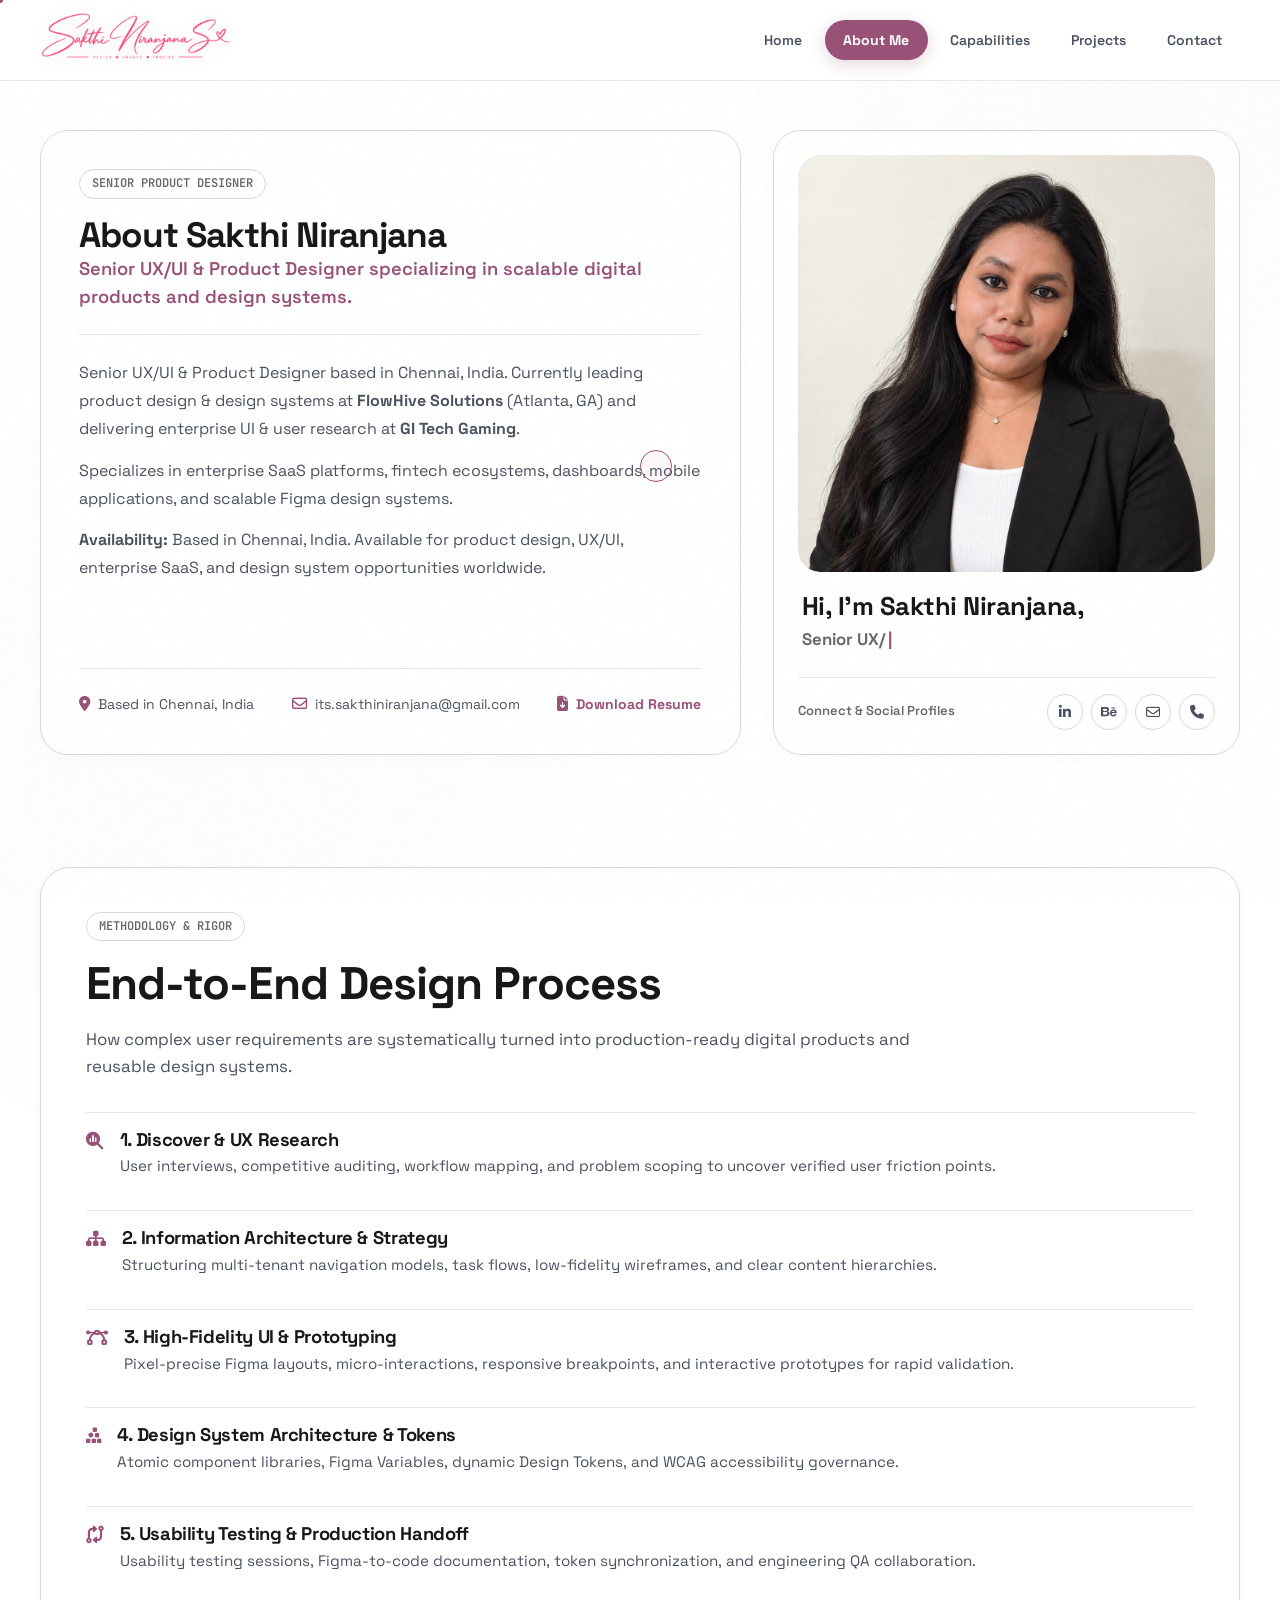
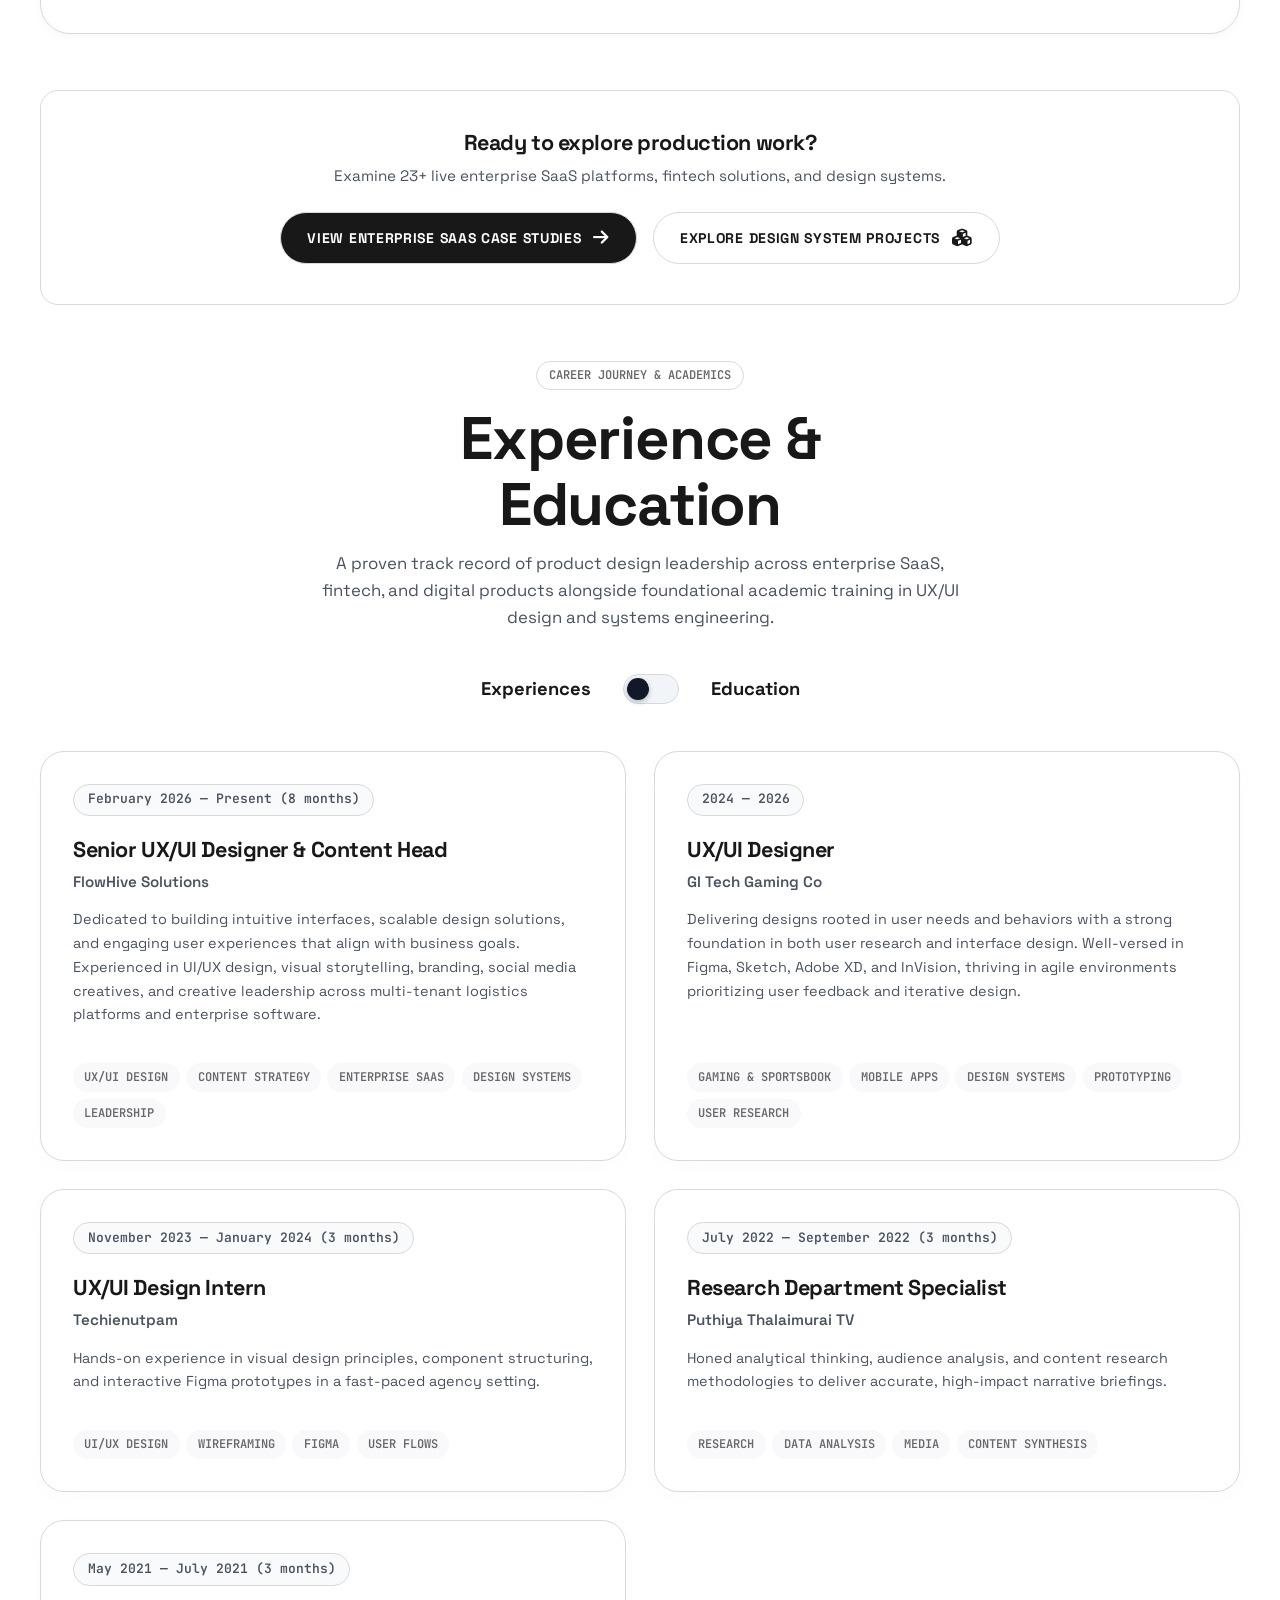
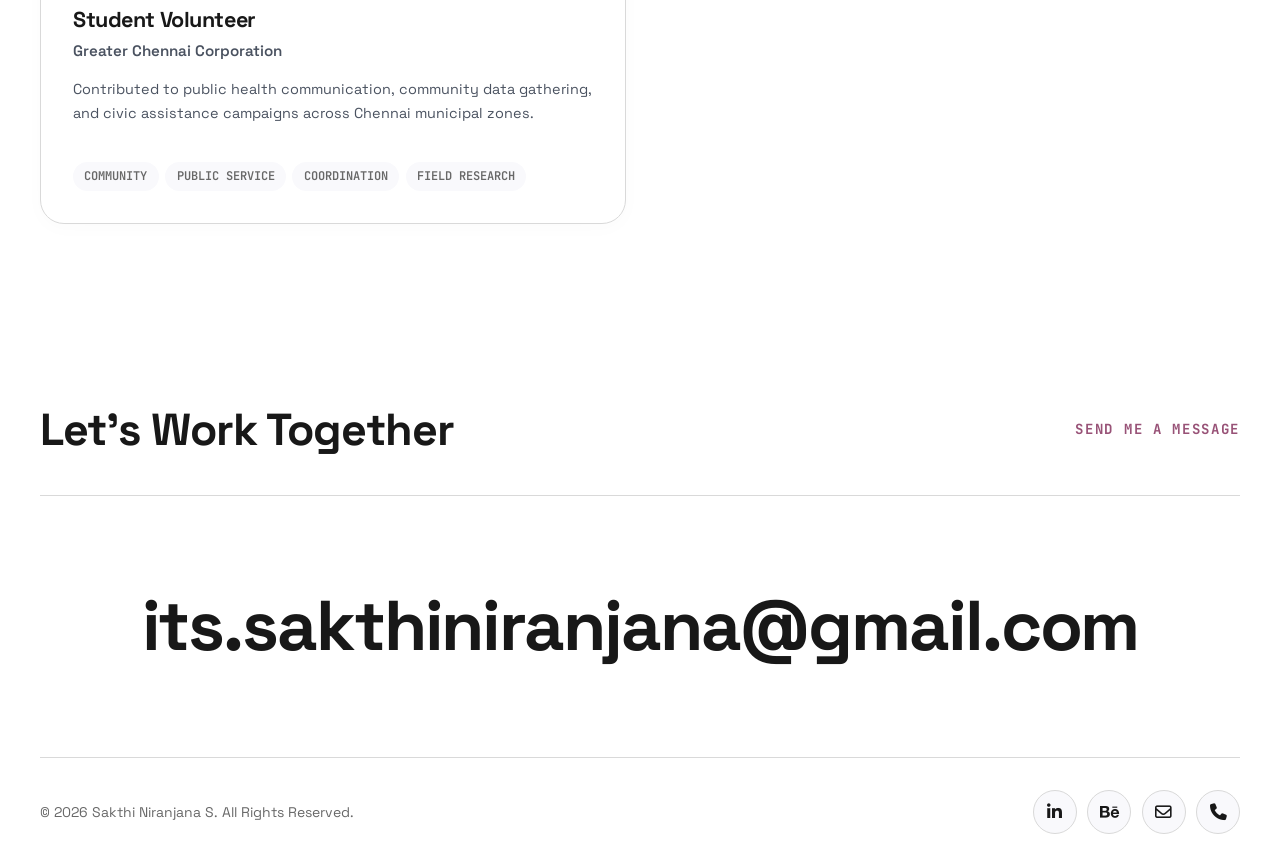
==== commit 72d98ab4: "style(theme): update primary theme color to #985277 across palette, 3D scene, glassmorphism, and fav" ====
--- a/about.html
+++ b/about.html
@@ -27,7 +27,7 @@
   <meta name="twitter:image" content="https://sakthi-portfolio-teal.vercel.app/assets/img/sakthi-profile-square.jpg?v=1">
 
   <!-- Favicon -->
-  <link rel="shortcut icon" href="data:image/svg+xml,%3Csvg xmlns='http://www.w3.org/2000/svg' viewBox='0 0 100 100'%3E%3Ccircle cx='50' cy='50' r='50' fill='%236A4C93'/%3E%3Ctext x='50%25' y='55%25' dominant-baseline='middle' text-anchor='middle' font-size='42' font-family='sans-serif' font-weight='900' fill='white'%3ESN%3C/text%3E%3C/svg%3E" type="image/x-icon">
+  <link rel="shortcut icon" href="data:image/svg+xml,%3Csvg xmlns='http://www.w3.org/2000/svg' viewBox='0 0 100 100'%3E%3Ccircle cx='50' cy='50' r='50' fill='%23985277'/%3E%3Ctext x='50%25' y='55%25' dominant-baseline='middle' text-anchor='middle' font-size='42' font-family='sans-serif' font-weight='900' fill='white'%3ESN%3C/text%3E%3C/svg%3E" type="image/x-icon">
 
   <!-- Icons & Fonts -->
   <link rel="stylesheet" href="https://cdnjs.cloudflare.com/ajax/libs/font-awesome/6.5.1/css/all.min.css">
--- a/css/main.css
+++ b/css/main.css
@@ -24,25 +24,25 @@
   --text-muted: #949494;         /* Muted gray */
   --text-white: #ffffff;
 
-  /* Primary (#6A4C93) & Secondary (#FFB7C3) Color System */
-  --lavender-primary: #6A4C93;   /* Primary Color (#6A4C93) */
+  /* Primary (#985277) & Secondary (#FFB7C3) Color System */
+  --lavender-primary: #985277;   /* Primary Color (#985277) */
   --lavender-secondary: #FFB7C3; /* Secondary Color (#FFB7C3) */
-  --lavender-hover: #533A75;     /* Rich Hover (#533A75) */
-  --lavender-light: #f6f3fa;     /* Soft Light Tint (#f6f3fa) */
-  --lavender-soft: rgba(106, 76, 147, 0.08);
-  --bg-lavender-tint: rgba(106, 76, 147, 0.04);
-  --lavender-tint: rgba(106, 76, 147, 0.08);
-  --lavender-glow: rgba(106, 76, 147, 0.25);
-  --lavender-glow-strong: rgba(106, 76, 147, 0.45);
-
-  --accent-primary: #6A4C93;
+  --lavender-hover: #7F4262;     /* Rich Hover (#7F4262) */
+  --lavender-light: #f9f4f7;     /* Soft Light Tint (#f9f4f7) */
+  --lavender-soft: rgba(152, 82, 119, 0.08);
+  --bg-lavender-tint: rgba(152, 82, 119, 0.04);
+  --lavender-tint: rgba(152, 82, 119, 0.08);
+  --lavender-glow: rgba(152, 82, 119, 0.25);
+  --lavender-glow-strong: rgba(152, 82, 119, 0.45);
+
+  --accent-primary: #985277;
   --accent-secondary: #FFB7C3;
 
   /* Exgrid Clean Borders */
   --border-color: #d9d9d9;
   --border-subtle: #e5e7eb;
   --border-hover: #181818;
-  --border-lavender: rgba(106, 76, 147, 0.35);
+  --border-lavender: rgba(152, 82, 119, 0.35);
 
   /* Elevation */
   --shadow-sm: 0 2px 8px rgba(0, 0, 0, 0.04);
@@ -139,7 +139,7 @@
   left: -10vw;
   width: 50vw;
   height: 50vw;
-  background: radial-gradient(circle, rgba(106, 76, 147, 0.12) 0%, rgba(255, 255, 255, 0) 70%);
+  background: radial-gradient(circle, rgba(152, 82, 119, 0.12) 0%, rgba(255, 255, 255, 0) 70%);
 }
 
 /* Container */
@@ -247,12 +247,12 @@
   object-fit: contain;
   display: block;
   transition: transform var(--transition-bounce), filter 0.3s ease;
-  filter: drop-shadow(0 2px 8px rgba(106, 76, 147, 0.2));
+  filter: drop-shadow(0 2px 8px rgba(152, 82, 119, 0.2));
 }
 
 .navbar__logo a:hover .navbar-logo-img {
   transform: scale(1.05);
-  filter: drop-shadow(0 4px 16px rgba(106, 76, 147, 0.45));
+  filter: drop-shadow(0 4px 16px rgba(152, 82, 119, 0.45));
 }
 
 @media (max-width: 991px) {
@@ -816,7 +816,7 @@
   background-position: top center;
   background-repeat: no-repeat;
   border-radius: 18px;
-  box-shadow: 0 24px 50px rgba(0, 0, 0, 0.22), 0 0 35px rgba(106, 76, 147, 0.3);
+  box-shadow: 0 24px 50px rgba(0, 0, 0, 0.22), 0 0 35px rgba(152, 82, 119, 0.3);
   opacity: 0;
   pointer-events: none;
   z-index: 20;
@@ -1473,7 +1473,7 @@
   height: 32px;
   border-radius: 50%;
   border: 1.5px solid var(--lavender-primary);
-  background: rgba(106, 76, 147, 0.04);
+  background: rgba(152, 82, 119, 0.04);
   pointer-events: none;
   z-index: 10000;
   transform: translate(-50%, -50%);
@@ -1702,7 +1702,7 @@
   right: -40px;
   width: 140px;
   height: 140px;
-  background: radial-gradient(circle, rgba(106, 76, 147, 0.15) 0%, transparent 70%);
+  background: radial-gradient(circle, rgba(152, 82, 119, 0.15) 0%, transparent 70%);
   border-radius: 50%;
   pointer-events: none;
   z-index: 1;
@@ -1752,7 +1752,7 @@
 }
 
 .capability-card:hover .case-pill {
-  border-color: rgba(106, 76, 147, 0.4);
+  border-color: rgba(152, 82, 119, 0.4);
   background: var(--lavender-soft);
   color: var(--lavender-primary);
 }
@@ -1762,7 +1762,7 @@
   height: 46px;
   border-radius: 14px;
   background: var(--bg-lavender-tint);
-  border: 1px solid rgba(106, 76, 147, 0.25);
+  border: 1px solid rgba(152, 82, 119, 0.25);
   display: flex;
   align-items: center;
   justify-content: center;
@@ -1808,8 +1808,8 @@
 }
 
 .capability-impact-box {
-  background: rgba(106, 76, 147, 0.05);
-  border: 1px dashed rgba(106, 76, 147, 0.35);
+  background: rgba(152, 82, 119, 0.05);
+  border: 1px dashed rgba(152, 82, 119, 0.35);
   border-radius: 10px;
   padding: 0.65rem 0.9rem;
   margin-bottom: 1.25rem;
@@ -1854,7 +1854,7 @@
 }
 
 .capability-card:hover .capability-skill-pill {
-  border-color: rgba(106, 76, 147, 0.35);
+  border-color: rgba(152, 82, 119, 0.35);
   color: var(--text-primary);
   background: var(--lavender-soft);
 }
@@ -2005,7 +2005,7 @@
 
 .project-stage-card:hover {
   border-color: var(--lavender-primary);
-  box-shadow: 0 25px 60px rgba(106, 76, 147, 0.12), 0 0 35px var(--lavender-glow);
+  box-shadow: 0 25px 60px rgba(152, 82, 119, 0.12), 0 0 35px var(--lavender-glow);
   transform: translateY(-4px);
   background: #ffffff;
 }
@@ -2035,7 +2035,7 @@
 }
 
 .project-stage-card:hover .project-visual-stage {
-  box-shadow: 0 16px 40px rgba(106, 76, 147, 0.15);
+  box-shadow: 0 16px 40px rgba(152, 82, 119, 0.15);
 }
 
 .project-browser-frame {
@@ -2373,7 +2373,7 @@
 .project-grid-card:hover {
   border-color: var(--lavender-primary);
   transform: translateY(-5px);
-  box-shadow: 0 20px 45px rgba(106, 76, 147, 0.14), 0 0 25px var(--lavender-glow);
+  box-shadow: 0 20px 45px rgba(152, 82, 119, 0.14), 0 0 25px var(--lavender-glow);
 }
 
 .project-card-thumb {
@@ -2510,7 +2510,7 @@
 
 .project-grid-card:hover .project-card-tag {
   background: var(--lavender-soft);
-  border-color: rgba(106, 76, 147, 0.3);
+  border-color: rgba(152, 82, 119, 0.3);
   color: var(--text-primary);
 }
 
@@ -2672,7 +2672,7 @@
 .exp-edu-card:hover {
   border-color: var(--lavender-primary);
   transform: translateY(-4px);
-  box-shadow: 0 18px 40px rgba(106, 76, 147, 0.12), 0 0 20px var(--lavender-glow);
+  box-shadow: 0 18px 40px rgba(152, 82, 119, 0.12), 0 0 20px var(--lavender-glow);
 }
 
 .exp-edu-card-top {
@@ -2696,7 +2696,7 @@
 }
 
 .exp-edu-card:hover .exp-edu-period-pill {
-  border-color: rgba(106, 76, 147, 0.3);
+  border-color: rgba(152, 82, 119, 0.3);
   background: var(--lavender-soft);
   color: var(--text-primary);
 }
@@ -2755,7 +2755,7 @@
 
 .exp-edu-card:hover .exp-edu-tag {
   background: var(--lavender-soft);
-  border-color: rgba(106, 76, 147, 0.3);
+  border-color: rgba(152, 82, 119, 0.3);
   color: var(--text-primary);
 }
 
@@ -3140,7 +3140,7 @@
 
 .minimal-skill-card:hover {
   border-color: var(--lavender-primary);
-  box-shadow: 0 10px 28px rgba(106, 76, 147, 0.07);
+  box-shadow: 0 10px 28px rgba(152, 82, 119, 0.07);
   transform: translateY(-3px);
 }
 
@@ -3292,7 +3292,7 @@
 
 .exp-timeline-card:hover {
   border-color: var(--lavender-primary);
-  box-shadow: 0 14px 36px rgba(106, 76, 147, 0.08);
+  box-shadow: 0 14px 36px rgba(152, 82, 119, 0.08);
   transform: translateY(-3px);
 }
 
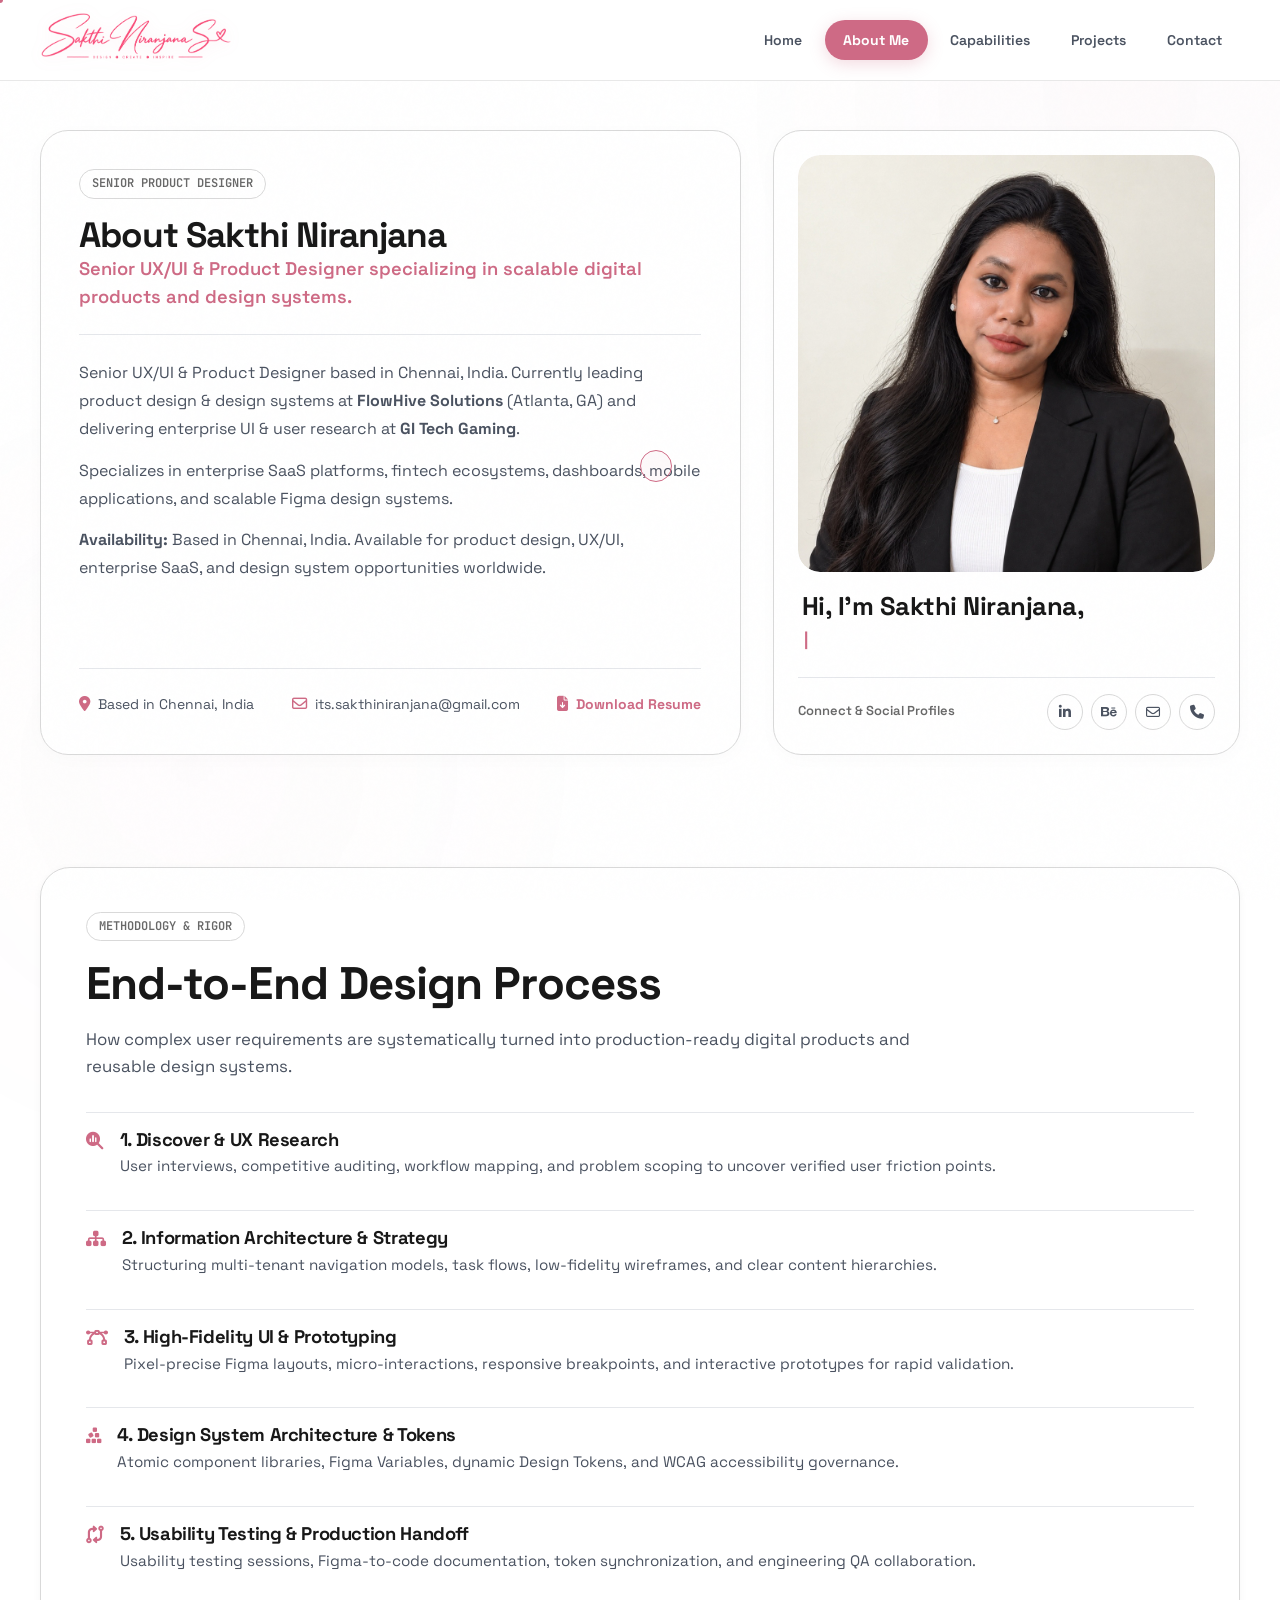
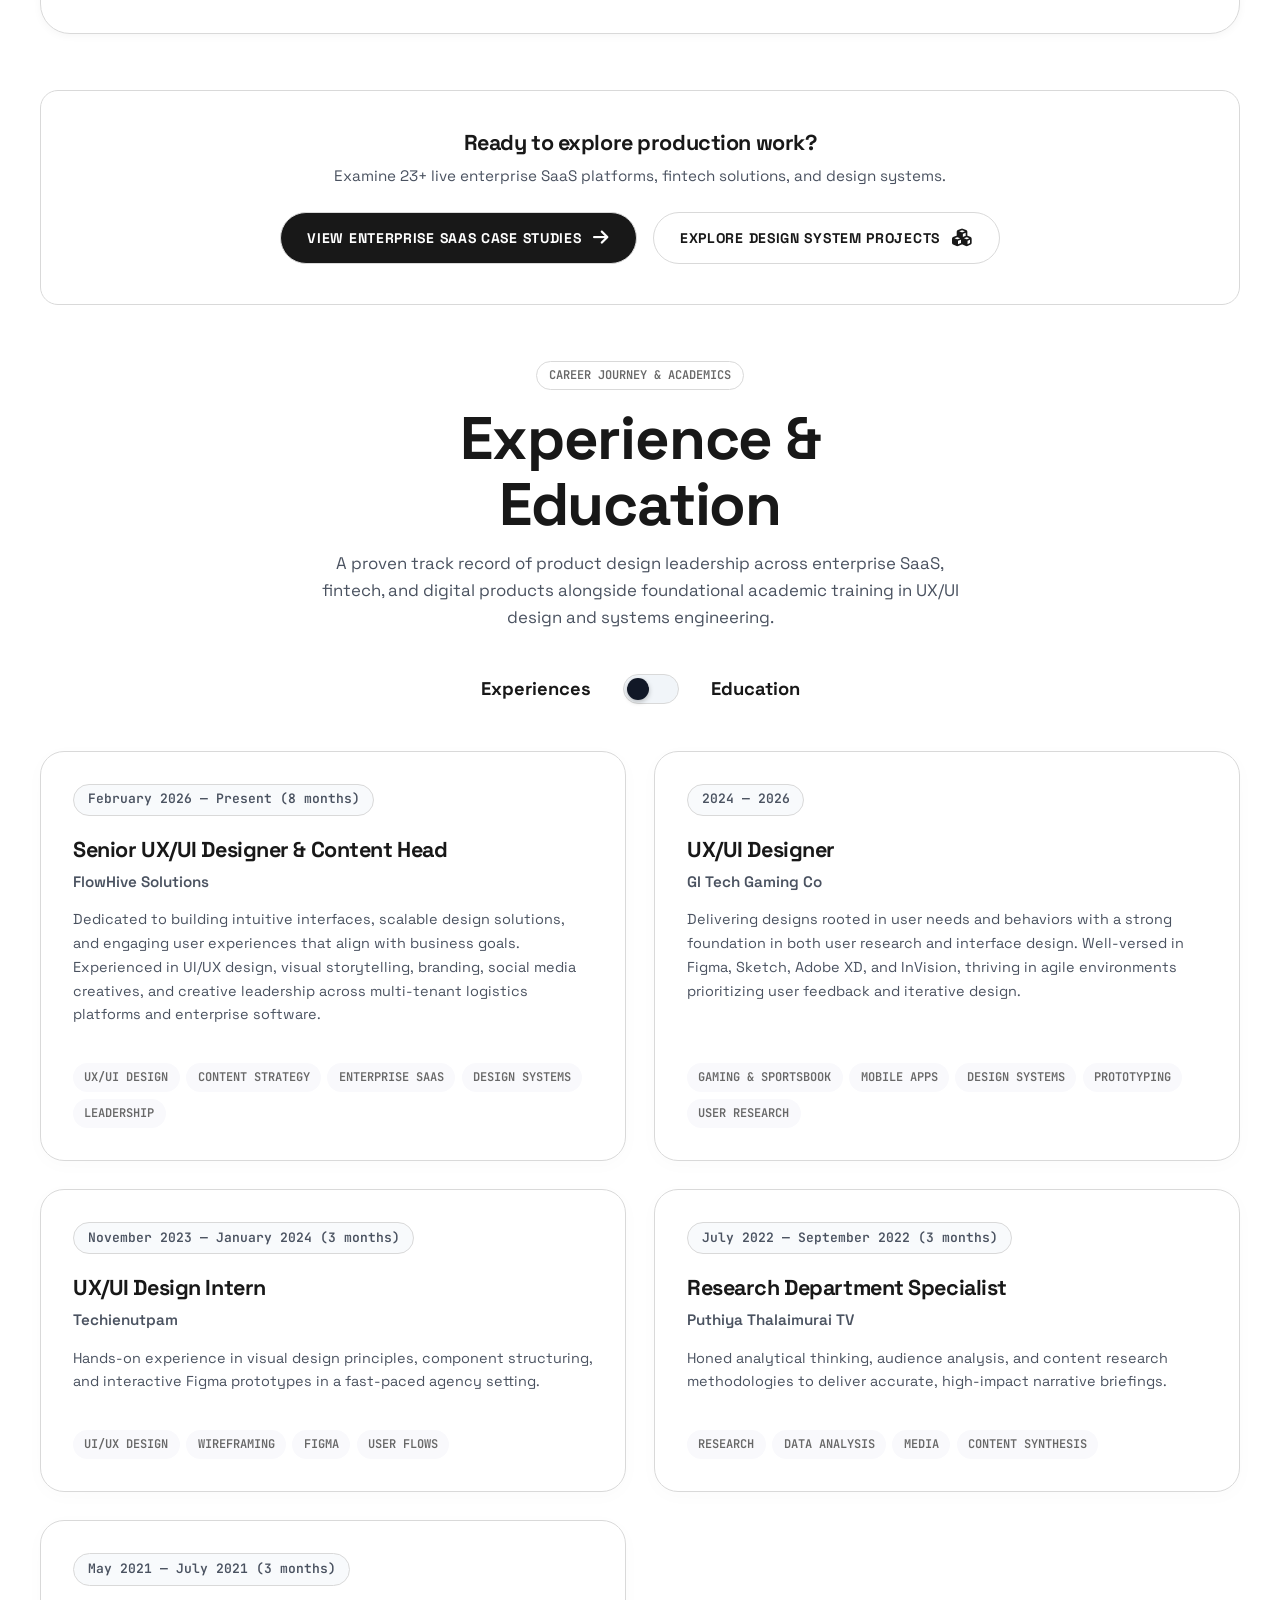
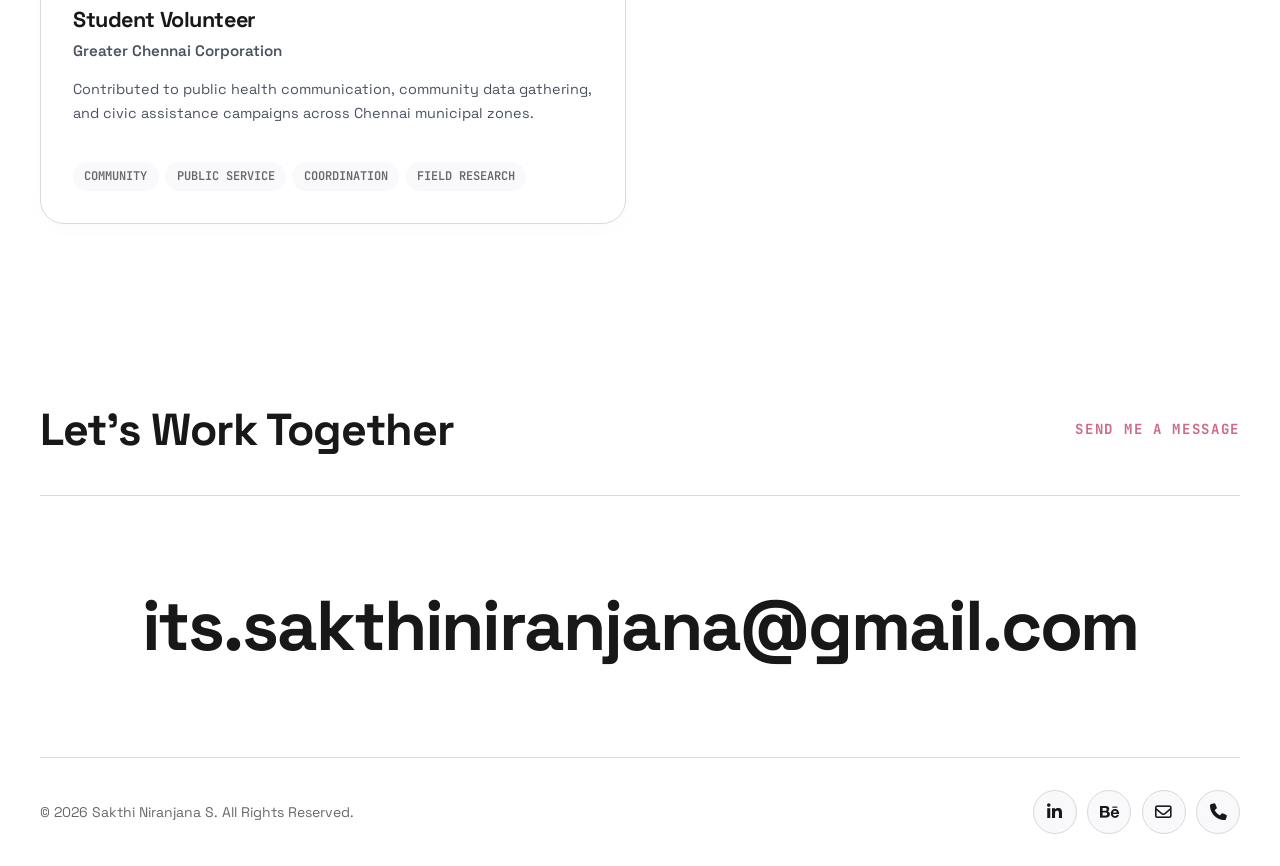
==== commit 55ae3233: "style(theme): update primary theme color to #CE6A85 across palette, 3D scene, glassmorphism, and fav" ====
--- a/about.html
+++ b/about.html
@@ -27,7 +27,7 @@
   <meta name="twitter:image" content="https://sakthi-portfolio-teal.vercel.app/assets/img/sakthi-profile-square.jpg?v=1">
 
   <!-- Favicon -->
-  <link rel="shortcut icon" href="data:image/svg+xml,%3Csvg xmlns='http://www.w3.org/2000/svg' viewBox='0 0 100 100'%3E%3Ccircle cx='50' cy='50' r='50' fill='%23985277'/%3E%3Ctext x='50%25' y='55%25' dominant-baseline='middle' text-anchor='middle' font-size='42' font-family='sans-serif' font-weight='900' fill='white'%3ESN%3C/text%3E%3C/svg%3E" type="image/x-icon">
+  <link rel="shortcut icon" href="data:image/svg+xml,%3Csvg xmlns='http://www.w3.org/2000/svg' viewBox='0 0 100 100'%3E%3Ccircle cx='50' cy='50' r='50' fill='%23CE6A85'/%3E%3Ctext x='50%25' y='55%25' dominant-baseline='middle' text-anchor='middle' font-size='42' font-family='sans-serif' font-weight='900' fill='white'%3ESN%3C/text%3E%3C/svg%3E" type="image/x-icon">
 
   <!-- Icons & Fonts -->
   <link rel="stylesheet" href="https://cdnjs.cloudflare.com/ajax/libs/font-awesome/6.5.1/css/all.min.css">
--- a/css/main.css
+++ b/css/main.css
@@ -24,25 +24,25 @@
   --text-muted: #949494;         /* Muted gray */
   --text-white: #ffffff;
 
-  /* Primary (#985277) & Secondary (#FFB7C3) Color System */
-  --lavender-primary: #985277;   /* Primary Color (#985277) */
+  /* Primary (#CE6A85) & Secondary (#FFB7C3) Color System */
+  --lavender-primary: #CE6A85;   /* Primary Color (#CE6A85) */
   --lavender-secondary: #FFB7C3; /* Secondary Color (#FFB7C3) */
-  --lavender-hover: #7F4262;     /* Rich Hover (#7F4262) */
-  --lavender-light: #f9f4f7;     /* Soft Light Tint (#f9f4f7) */
-  --lavender-soft: rgba(152, 82, 119, 0.08);
-  --bg-lavender-tint: rgba(152, 82, 119, 0.04);
-  --lavender-tint: rgba(152, 82, 119, 0.08);
-  --lavender-glow: rgba(152, 82, 119, 0.25);
-  --lavender-glow-strong: rgba(152, 82, 119, 0.45);
-
-  --accent-primary: #985277;
+  --lavender-hover: #B9536E;     /* Rich Hover (#B9536E) */
+  --lavender-light: #fdf2f5;     /* Soft Light Tint (#fdf2f5) */
+  --lavender-soft: rgba(206, 106, 133, 0.08);
+  --bg-lavender-tint: rgba(206, 106, 133, 0.04);
+  --lavender-tint: rgba(206, 106, 133, 0.08);
+  --lavender-glow: rgba(206, 106, 133, 0.25);
+  --lavender-glow-strong: rgba(206, 106, 133, 0.45);
+
+  --accent-primary: #CE6A85;
   --accent-secondary: #FFB7C3;
 
   /* Exgrid Clean Borders */
   --border-color: #d9d9d9;
   --border-subtle: #e5e7eb;
   --border-hover: #181818;
-  --border-lavender: rgba(152, 82, 119, 0.35);
+  --border-lavender: rgba(206, 106, 133, 0.35);
 
   /* Elevation */
   --shadow-sm: 0 2px 8px rgba(0, 0, 0, 0.04);
@@ -139,7 +139,7 @@
   left: -10vw;
   width: 50vw;
   height: 50vw;
-  background: radial-gradient(circle, rgba(152, 82, 119, 0.12) 0%, rgba(255, 255, 255, 0) 70%);
+  background: radial-gradient(circle, rgba(206, 106, 133, 0.12) 0%, rgba(255, 255, 255, 0) 70%);
 }
 
 /* Container */
@@ -247,12 +247,12 @@
   object-fit: contain;
   display: block;
   transition: transform var(--transition-bounce), filter 0.3s ease;
-  filter: drop-shadow(0 2px 8px rgba(152, 82, 119, 0.2));
+  filter: drop-shadow(0 2px 8px rgba(206, 106, 133, 0.2));
 }
 
 .navbar__logo a:hover .navbar-logo-img {
   transform: scale(1.05);
-  filter: drop-shadow(0 4px 16px rgba(152, 82, 119, 0.45));
+  filter: drop-shadow(0 4px 16px rgba(206, 106, 133, 0.45));
 }
 
 @media (max-width: 991px) {
@@ -816,7 +816,7 @@
   background-position: top center;
   background-repeat: no-repeat;
   border-radius: 18px;
-  box-shadow: 0 24px 50px rgba(0, 0, 0, 0.22), 0 0 35px rgba(152, 82, 119, 0.3);
+  box-shadow: 0 24px 50px rgba(0, 0, 0, 0.22), 0 0 35px rgba(206, 106, 133, 0.3);
   opacity: 0;
   pointer-events: none;
   z-index: 20;
@@ -1473,7 +1473,7 @@
   height: 32px;
   border-radius: 50%;
   border: 1.5px solid var(--lavender-primary);
-  background: rgba(152, 82, 119, 0.04);
+  background: rgba(206, 106, 133, 0.04);
   pointer-events: none;
   z-index: 10000;
   transform: translate(-50%, -50%);
@@ -1702,7 +1702,7 @@
   right: -40px;
   width: 140px;
   height: 140px;
-  background: radial-gradient(circle, rgba(152, 82, 119, 0.15) 0%, transparent 70%);
+  background: radial-gradient(circle, rgba(206, 106, 133, 0.15) 0%, transparent 70%);
   border-radius: 50%;
   pointer-events: none;
   z-index: 1;
@@ -1752,7 +1752,7 @@
 }
 
 .capability-card:hover .case-pill {
-  border-color: rgba(152, 82, 119, 0.4);
+  border-color: rgba(206, 106, 133, 0.4);
   background: var(--lavender-soft);
   color: var(--lavender-primary);
 }
@@ -1762,7 +1762,7 @@
   height: 46px;
   border-radius: 14px;
   background: var(--bg-lavender-tint);
-  border: 1px solid rgba(152, 82, 119, 0.25);
+  border: 1px solid rgba(206, 106, 133, 0.25);
   display: flex;
   align-items: center;
   justify-content: center;
@@ -1808,8 +1808,8 @@
 }
 
 .capability-impact-box {
-  background: rgba(152, 82, 119, 0.05);
-  border: 1px dashed rgba(152, 82, 119, 0.35);
+  background: rgba(206, 106, 133, 0.05);
+  border: 1px dashed rgba(206, 106, 133, 0.35);
   border-radius: 10px;
   padding: 0.65rem 0.9rem;
   margin-bottom: 1.25rem;
@@ -1854,7 +1854,7 @@
 }
 
 .capability-card:hover .capability-skill-pill {
-  border-color: rgba(152, 82, 119, 0.35);
+  border-color: rgba(206, 106, 133, 0.35);
   color: var(--text-primary);
   background: var(--lavender-soft);
 }
@@ -2005,7 +2005,7 @@
 
 .project-stage-card:hover {
   border-color: var(--lavender-primary);
-  box-shadow: 0 25px 60px rgba(152, 82, 119, 0.12), 0 0 35px var(--lavender-glow);
+  box-shadow: 0 25px 60px rgba(206, 106, 133, 0.12), 0 0 35px var(--lavender-glow);
   transform: translateY(-4px);
   background: #ffffff;
 }
@@ -2035,7 +2035,7 @@
 }
 
 .project-stage-card:hover .project-visual-stage {
-  box-shadow: 0 16px 40px rgba(152, 82, 119, 0.15);
+  box-shadow: 0 16px 40px rgba(206, 106, 133, 0.15);
 }
 
 .project-browser-frame {
@@ -2373,7 +2373,7 @@
 .project-grid-card:hover {
   border-color: var(--lavender-primary);
   transform: translateY(-5px);
-  box-shadow: 0 20px 45px rgba(152, 82, 119, 0.14), 0 0 25px var(--lavender-glow);
+  box-shadow: 0 20px 45px rgba(206, 106, 133, 0.14), 0 0 25px var(--lavender-glow);
 }
 
 .project-card-thumb {
@@ -2510,7 +2510,7 @@
 
 .project-grid-card:hover .project-card-tag {
   background: var(--lavender-soft);
-  border-color: rgba(152, 82, 119, 0.3);
+  border-color: rgba(206, 106, 133, 0.3);
   color: var(--text-primary);
 }
 
@@ -2672,7 +2672,7 @@
 .exp-edu-card:hover {
   border-color: var(--lavender-primary);
   transform: translateY(-4px);
-  box-shadow: 0 18px 40px rgba(152, 82, 119, 0.12), 0 0 20px var(--lavender-glow);
+  box-shadow: 0 18px 40px rgba(206, 106, 133, 0.12), 0 0 20px var(--lavender-glow);
 }
 
 .exp-edu-card-top {
@@ -2696,7 +2696,7 @@
 }
 
 .exp-edu-card:hover .exp-edu-period-pill {
-  border-color: rgba(152, 82, 119, 0.3);
+  border-color: rgba(206, 106, 133, 0.3);
   background: var(--lavender-soft);
   color: var(--text-primary);
 }
@@ -2755,7 +2755,7 @@
 
 .exp-edu-card:hover .exp-edu-tag {
   background: var(--lavender-soft);
-  border-color: rgba(152, 82, 119, 0.3);
+  border-color: rgba(206, 106, 133, 0.3);
   color: var(--text-primary);
 }
 
@@ -3140,7 +3140,7 @@
 
 .minimal-skill-card:hover {
   border-color: var(--lavender-primary);
-  box-shadow: 0 10px 28px rgba(152, 82, 119, 0.07);
+  box-shadow: 0 10px 28px rgba(206, 106, 133, 0.07);
   transform: translateY(-3px);
 }
 
@@ -3292,7 +3292,7 @@
 
 .exp-timeline-card:hover {
   border-color: var(--lavender-primary);
-  box-shadow: 0 14px 36px rgba(152, 82, 119, 0.08);
+  box-shadow: 0 14px 36px rgba(206, 106, 133, 0.08);
   transform: translateY(-3px);
 }
 
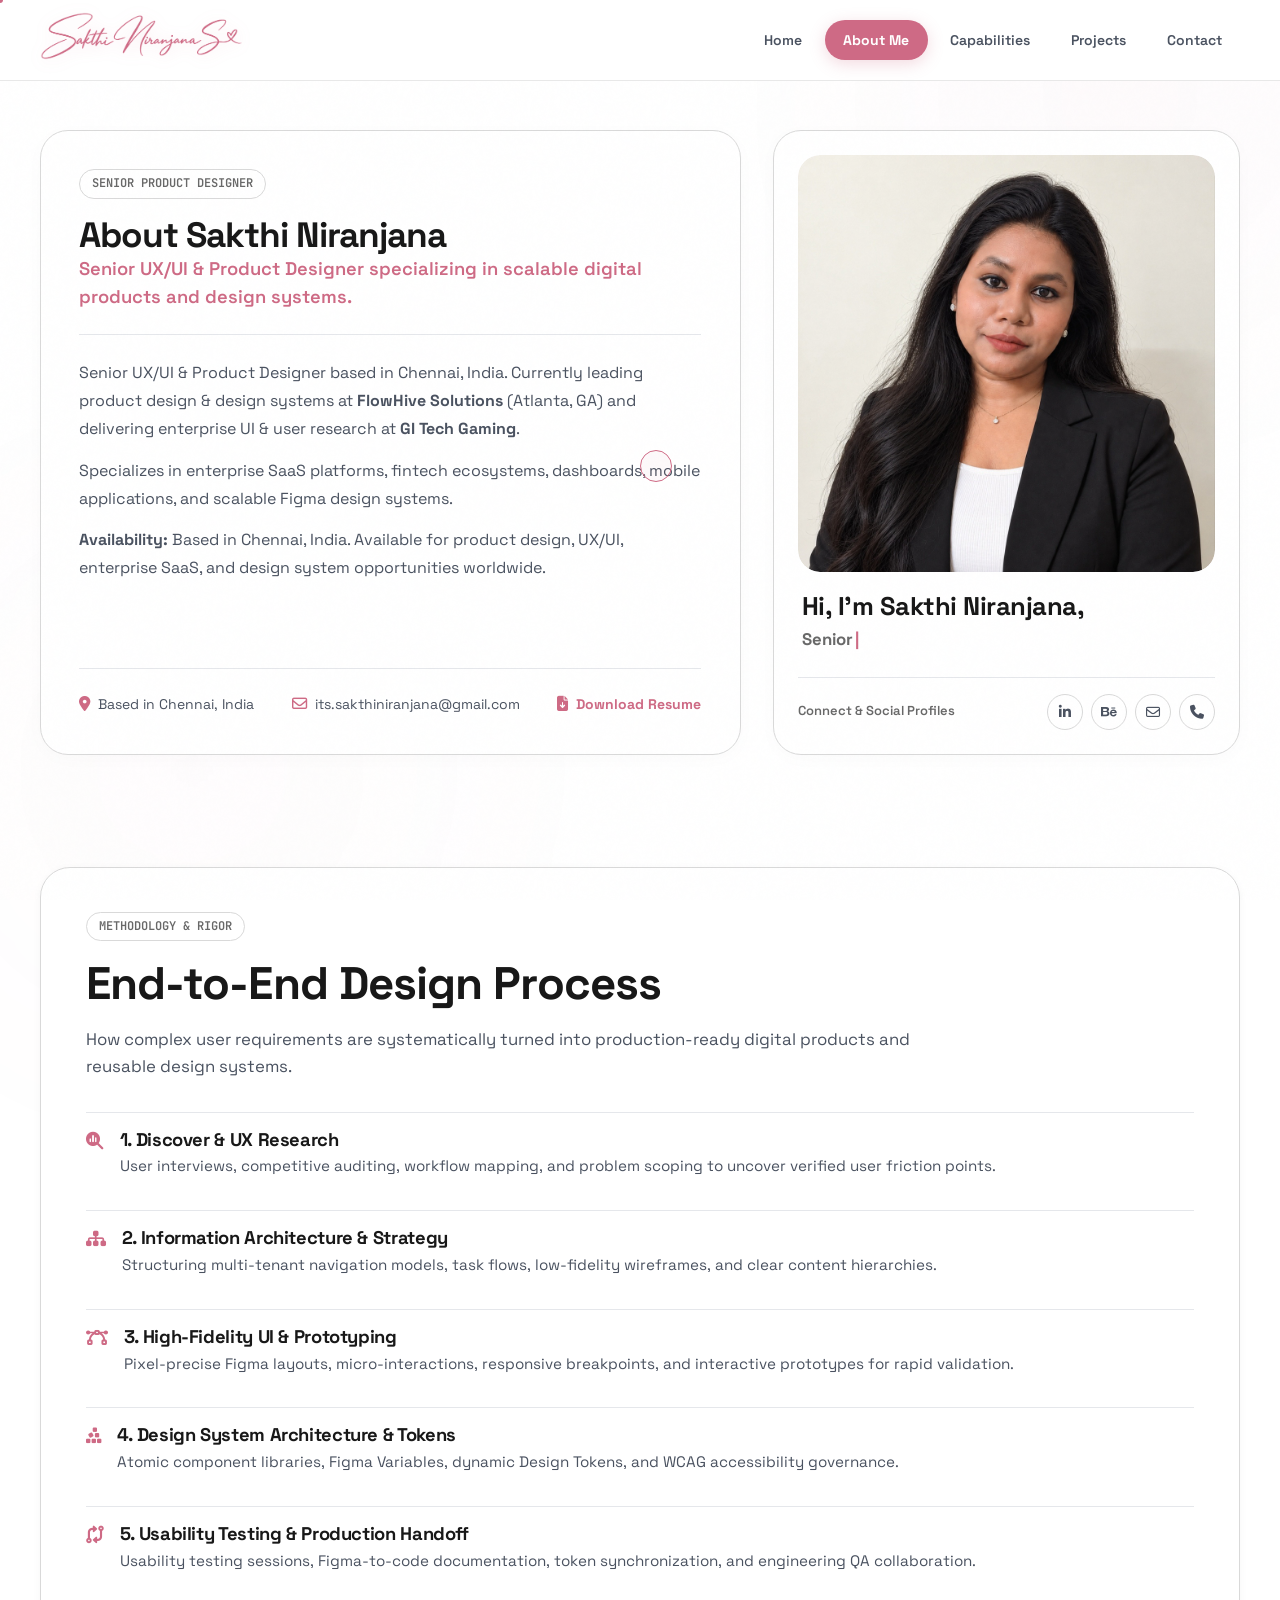
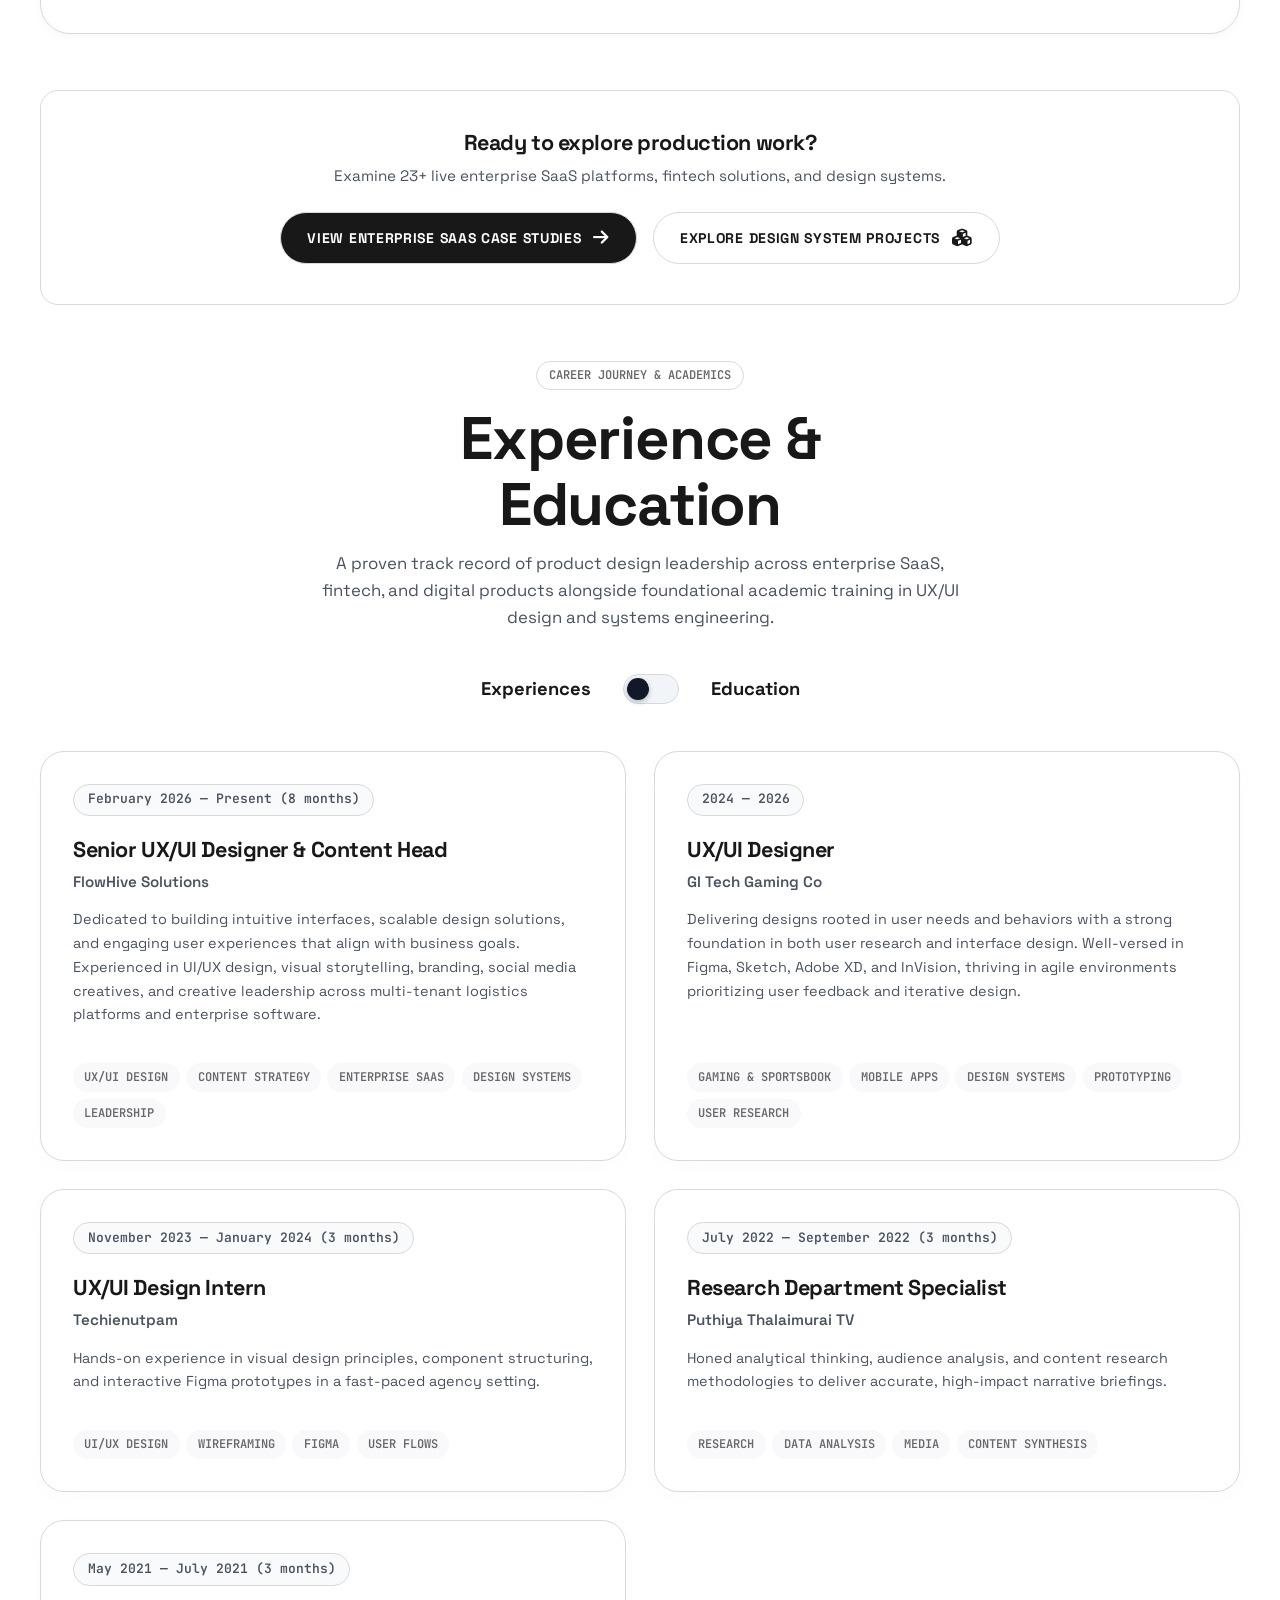
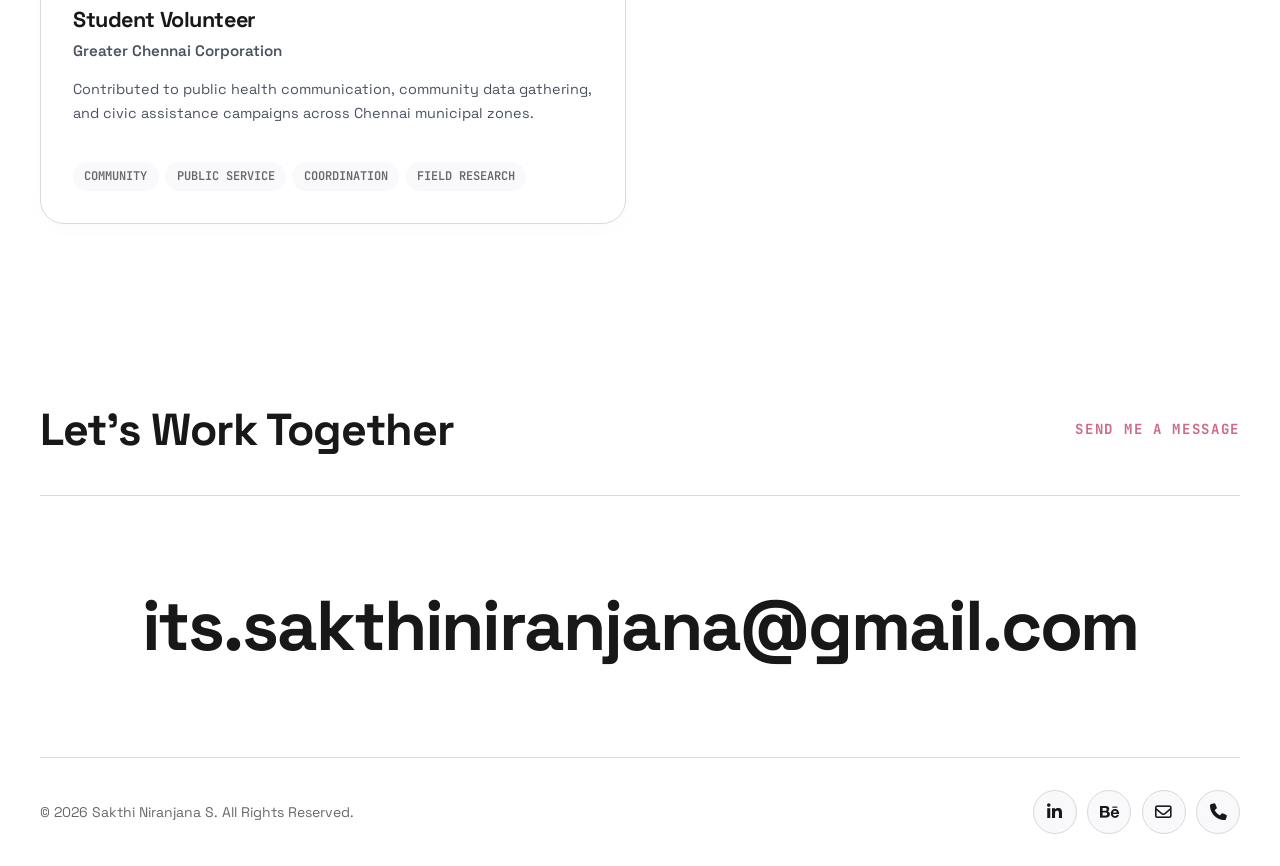
==== commit def453e8: "feat(branding): update website brand logo with official Sakthi Niranjana S signature mark" ====
--- a/about.html
+++ b/about.html
@@ -101,7 +101,7 @@
         <div class="navbar-inner">
           <div class="navbar__logo">
             <a href="index.html" aria-label="Sakthi Niranjana Home">
-              <img src="assets/images/sakthi-logo.png" alt="Sakthi Niranjana S" class="navbar-logo-img">
+              <img src="assets/images/sakthi-logo.png?v=2" alt="Sakthi Niranjana S" class="navbar-logo-img">
             </a>
           </div>
 
